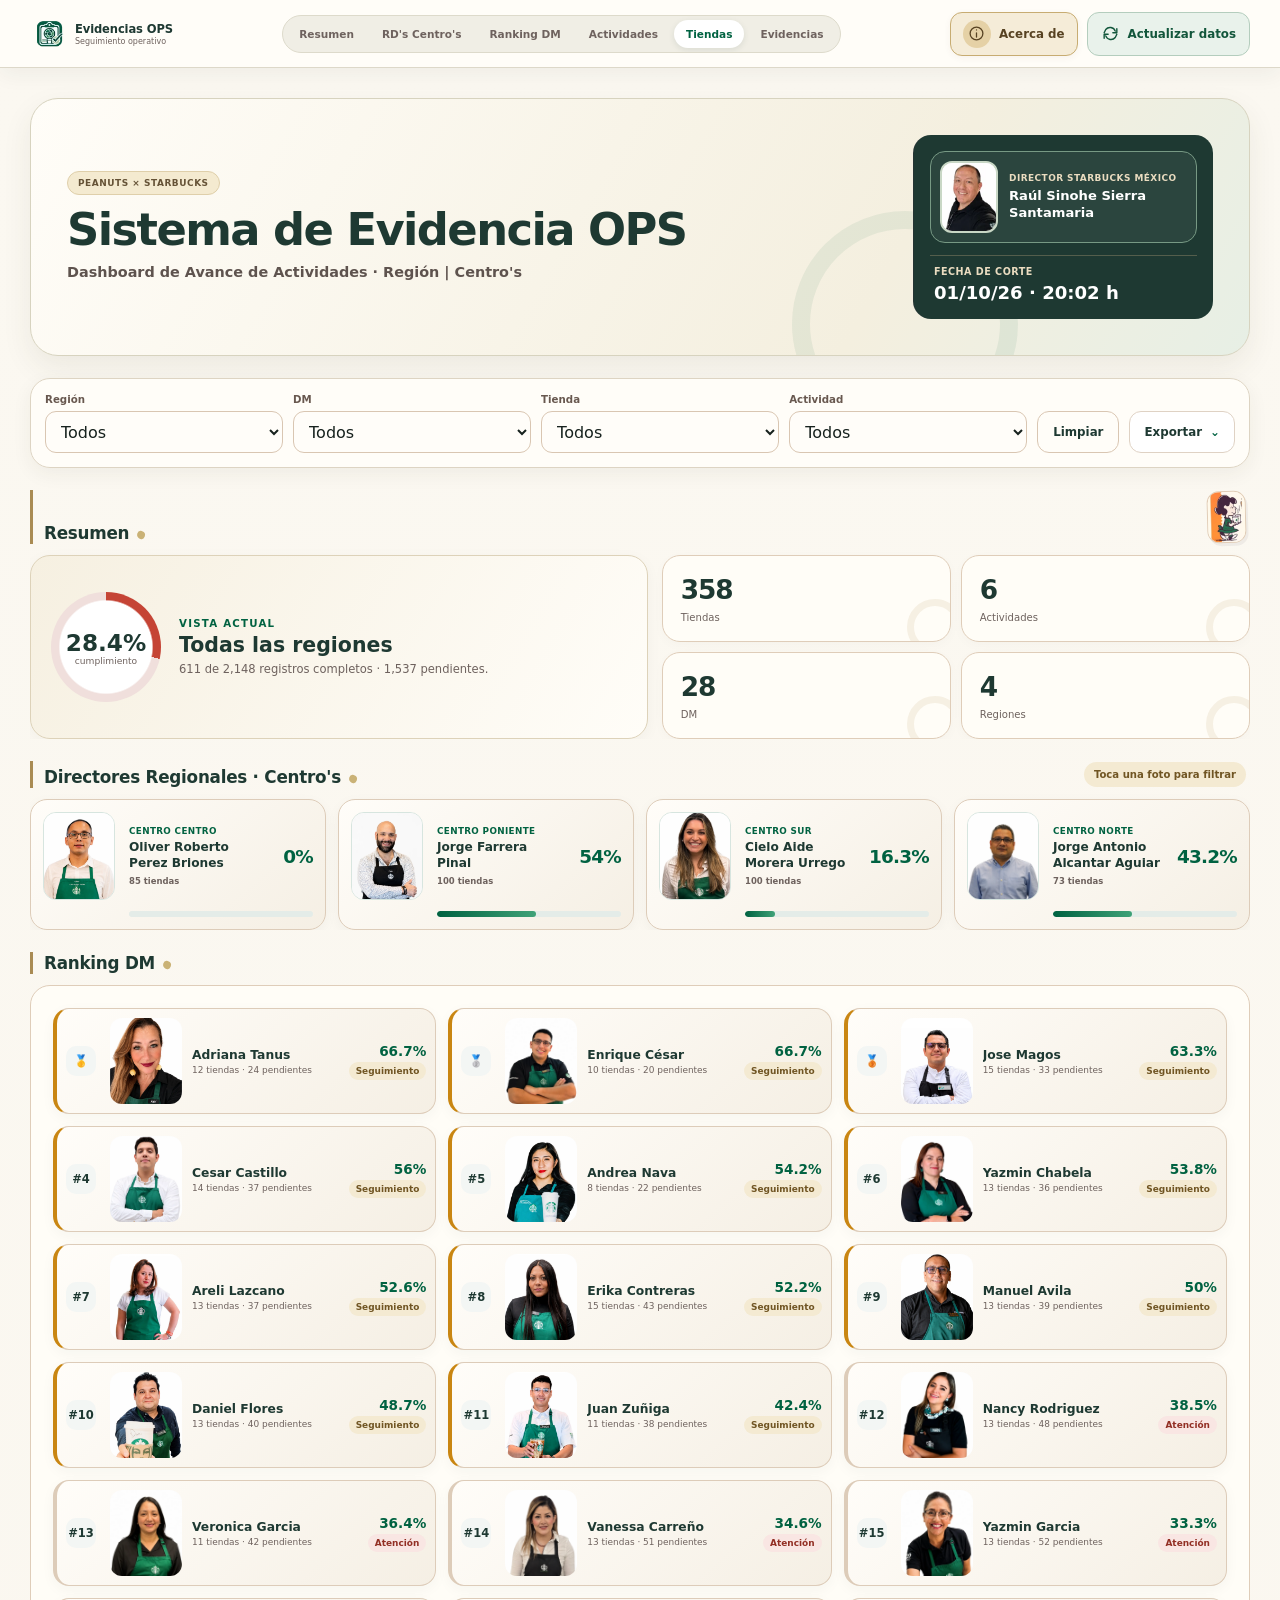
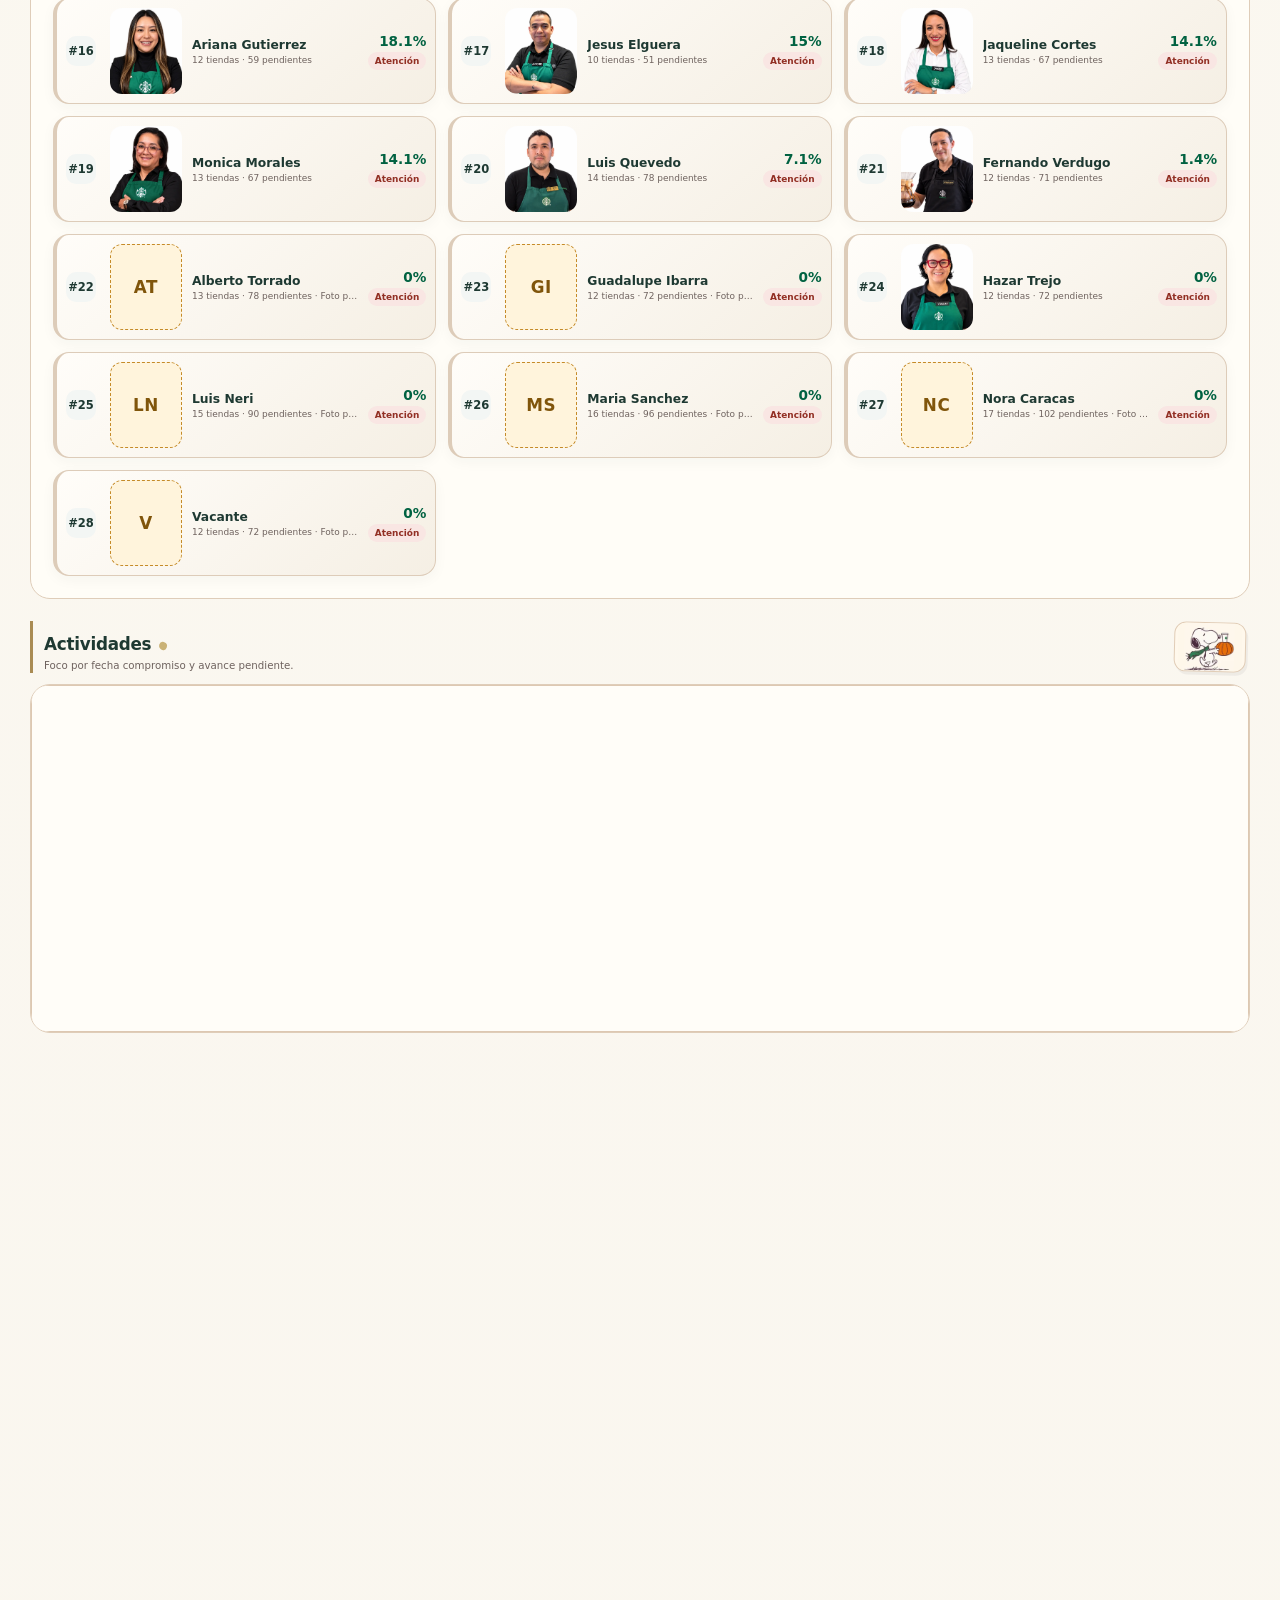
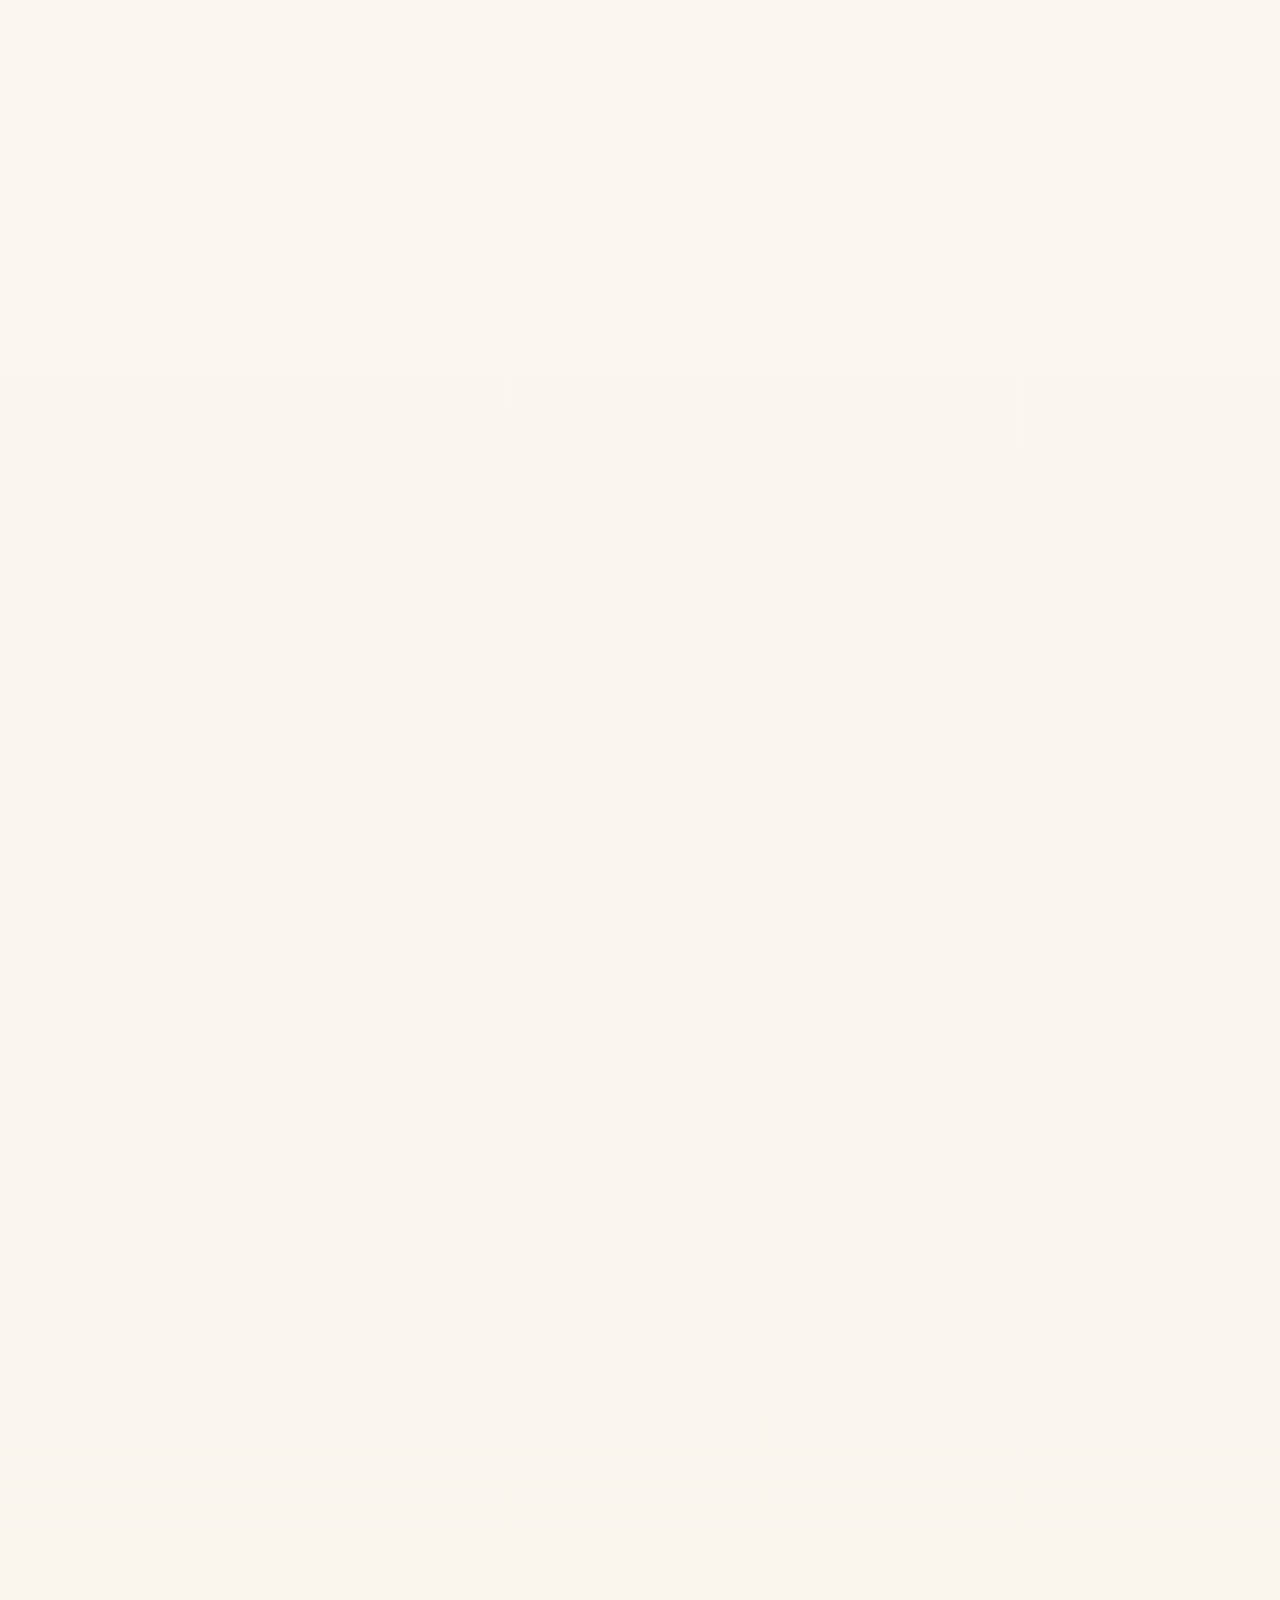
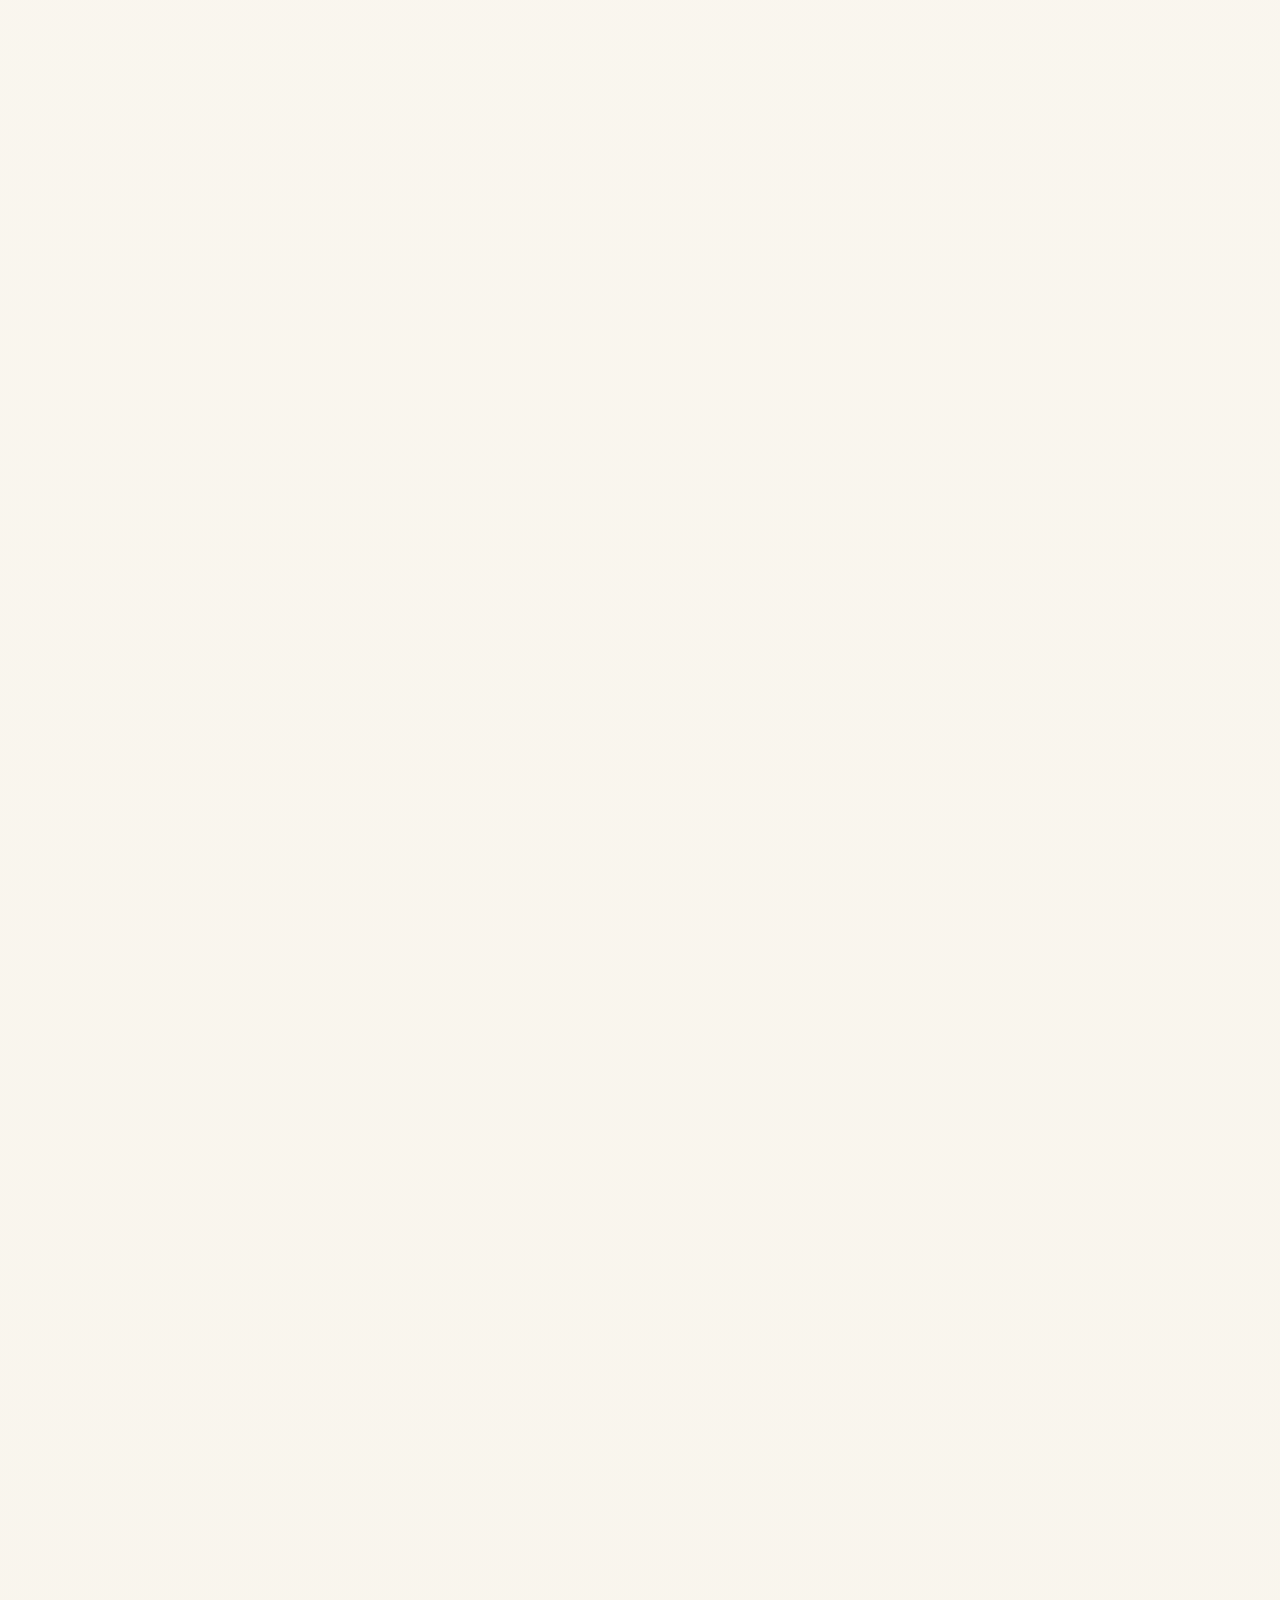
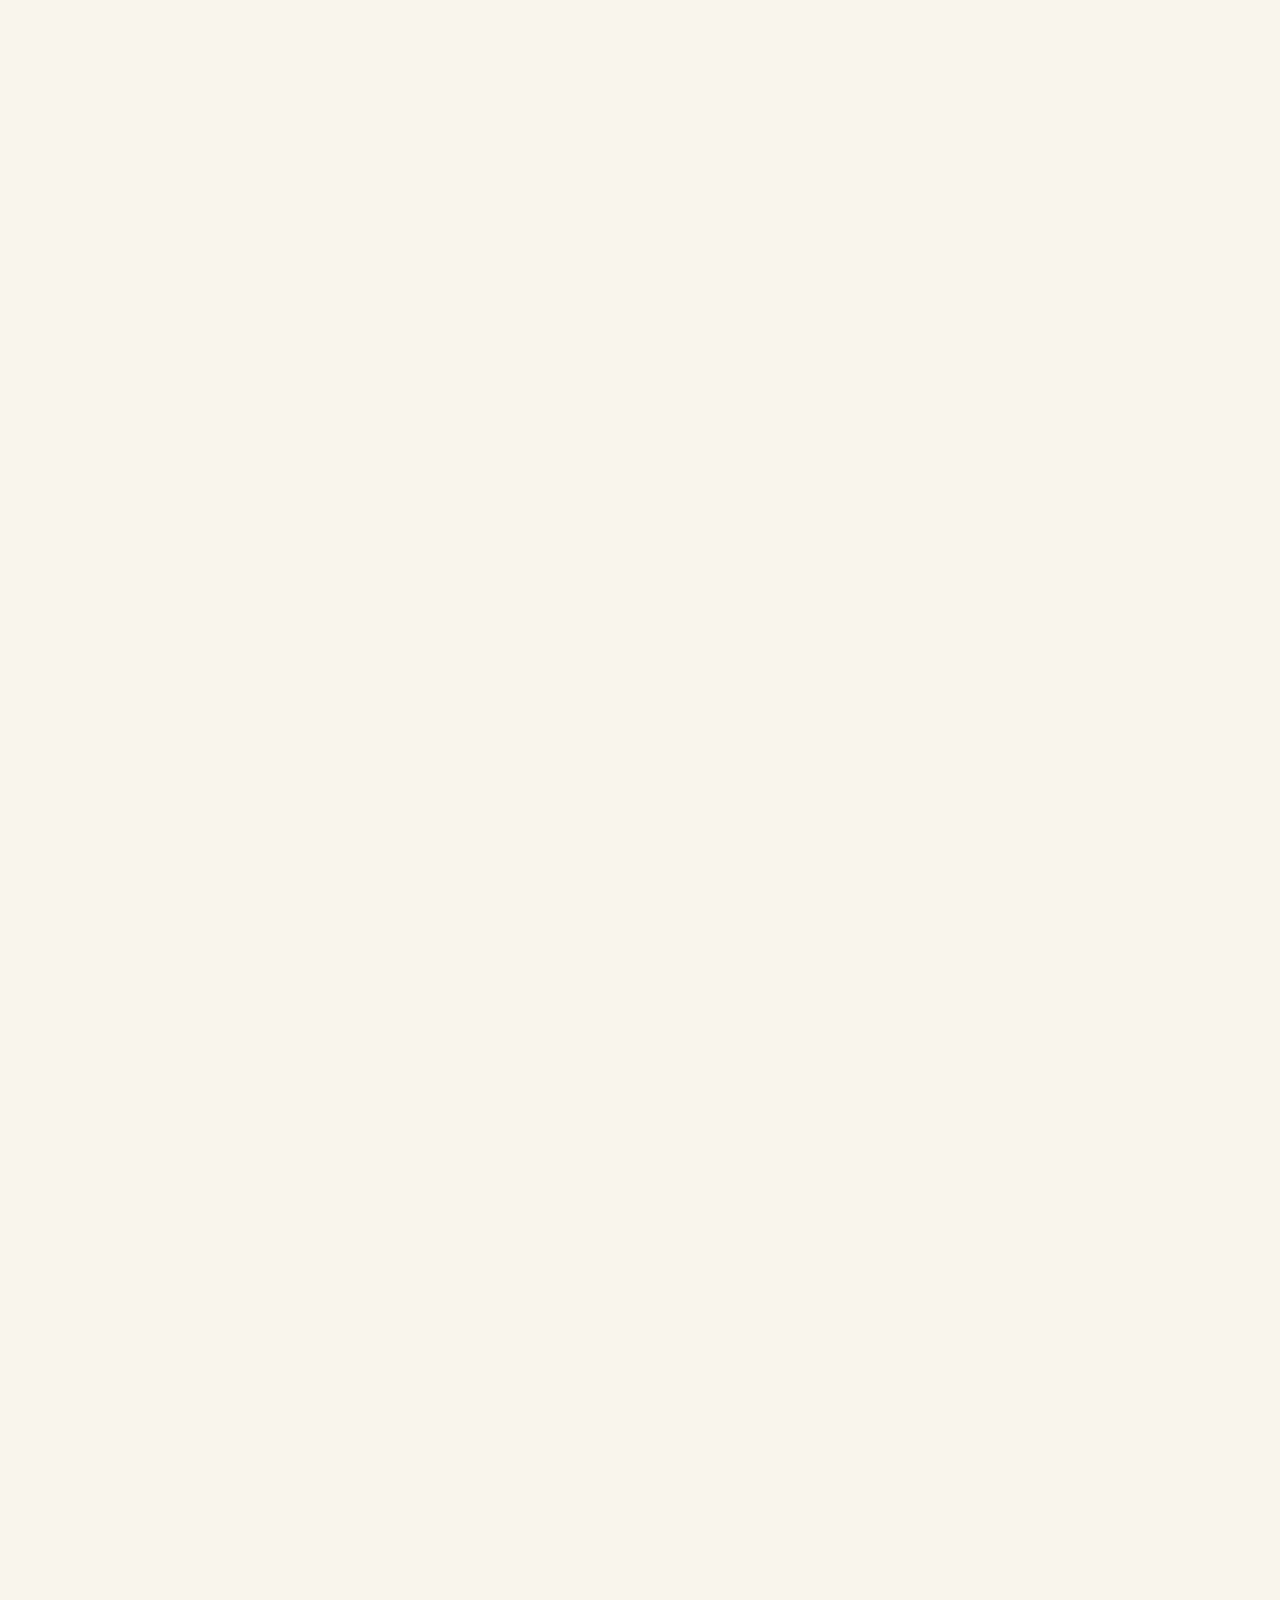
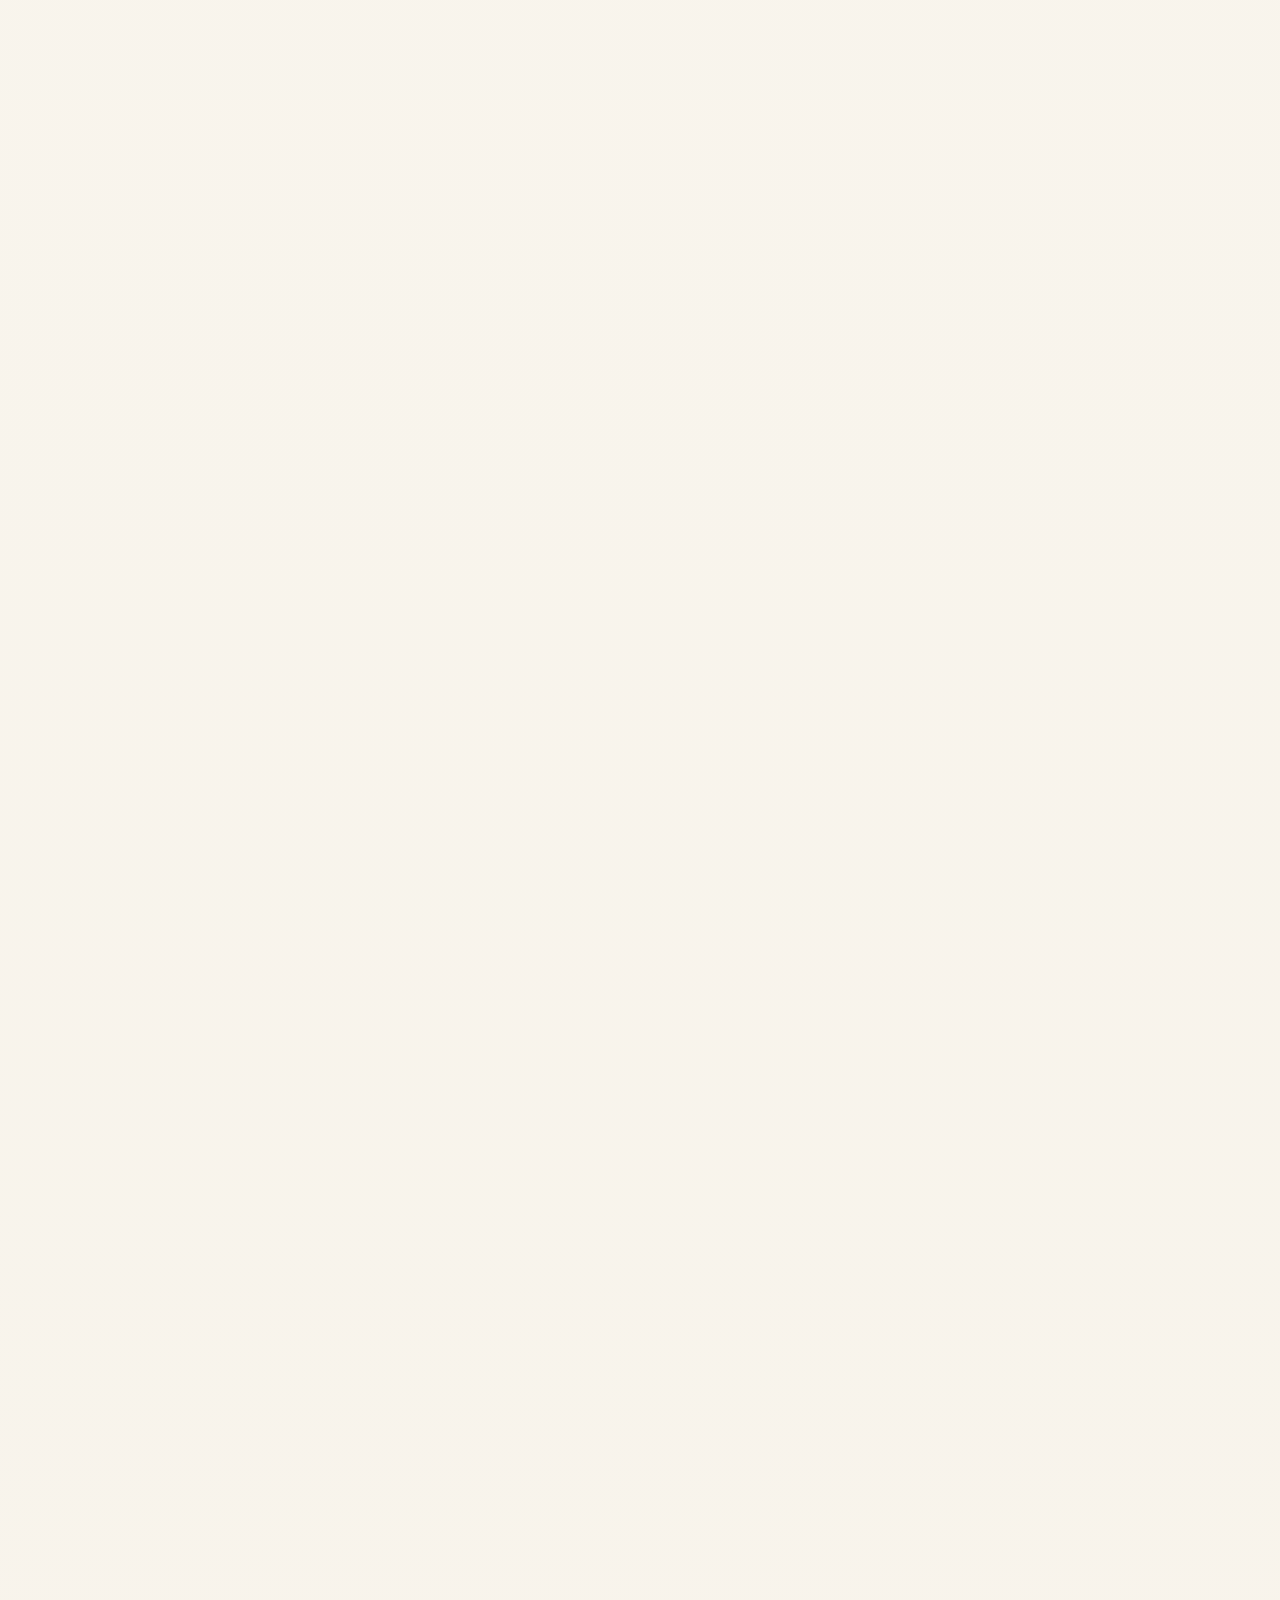
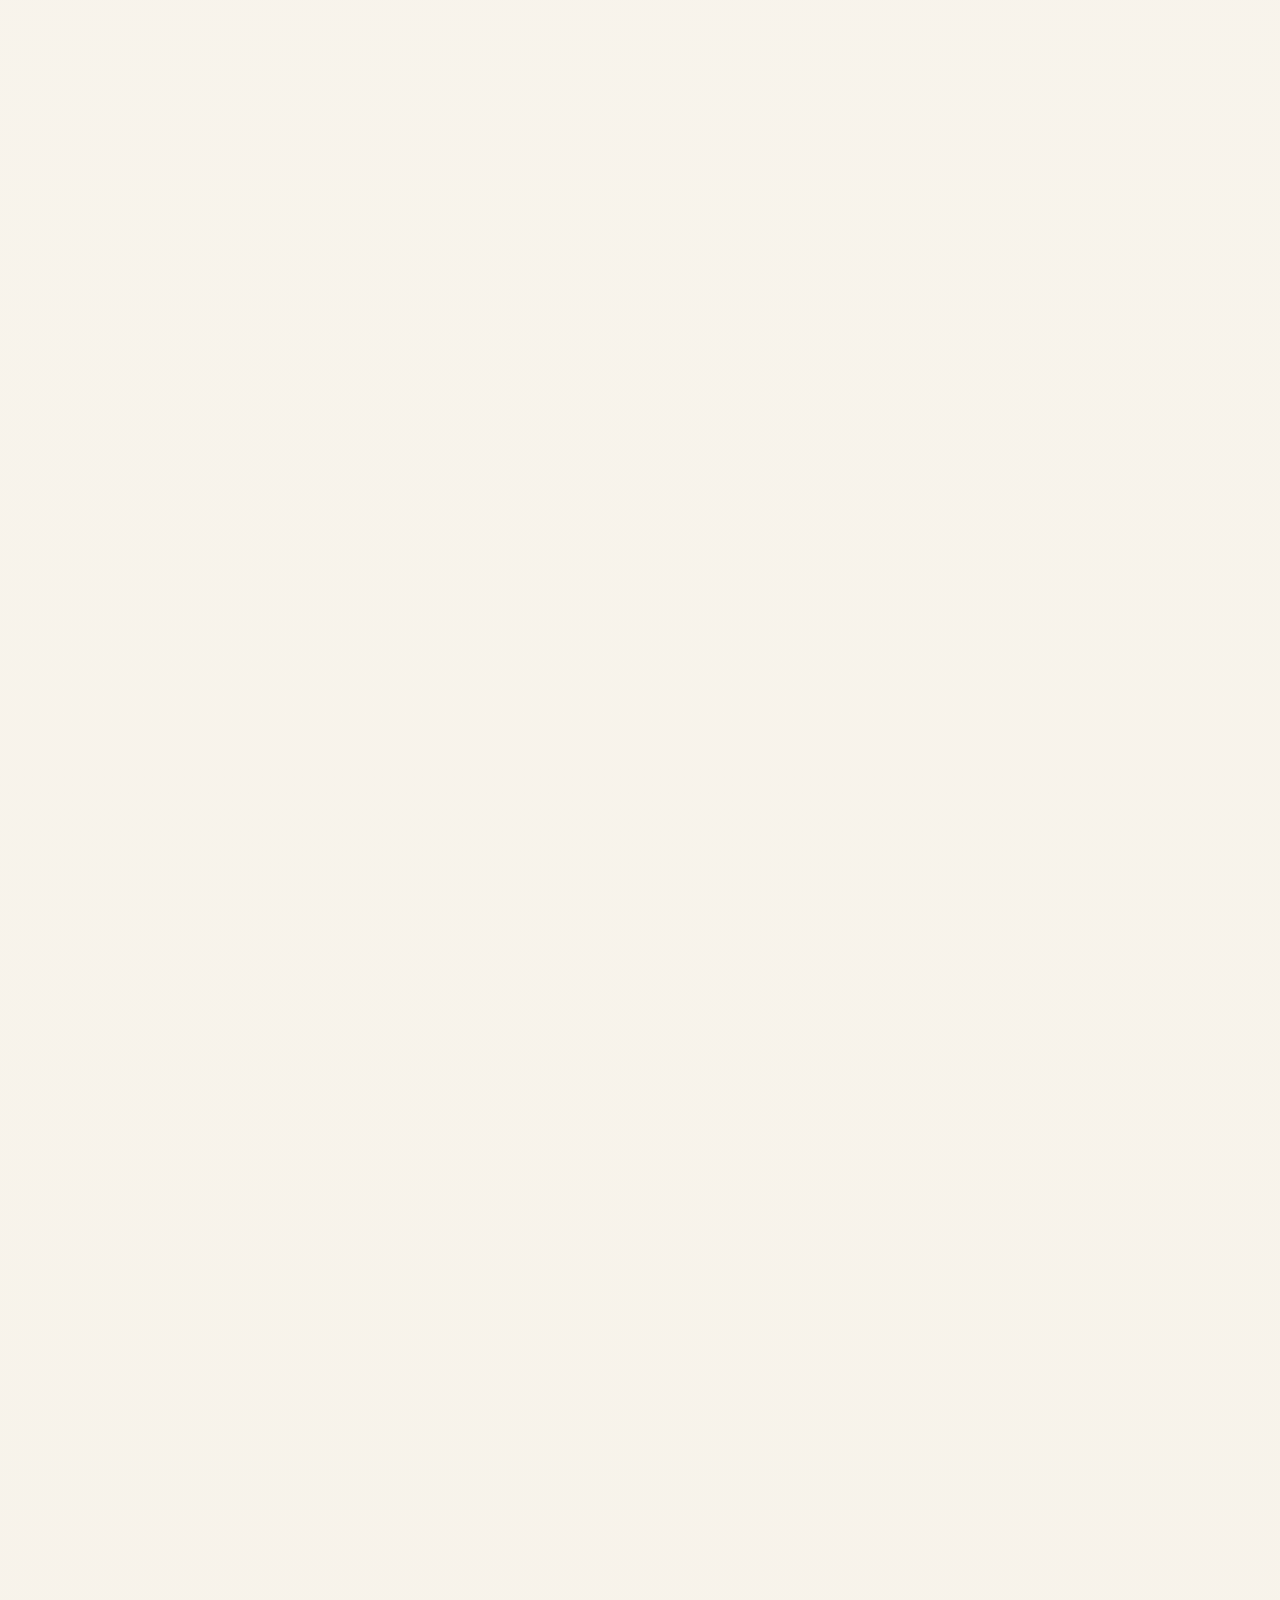
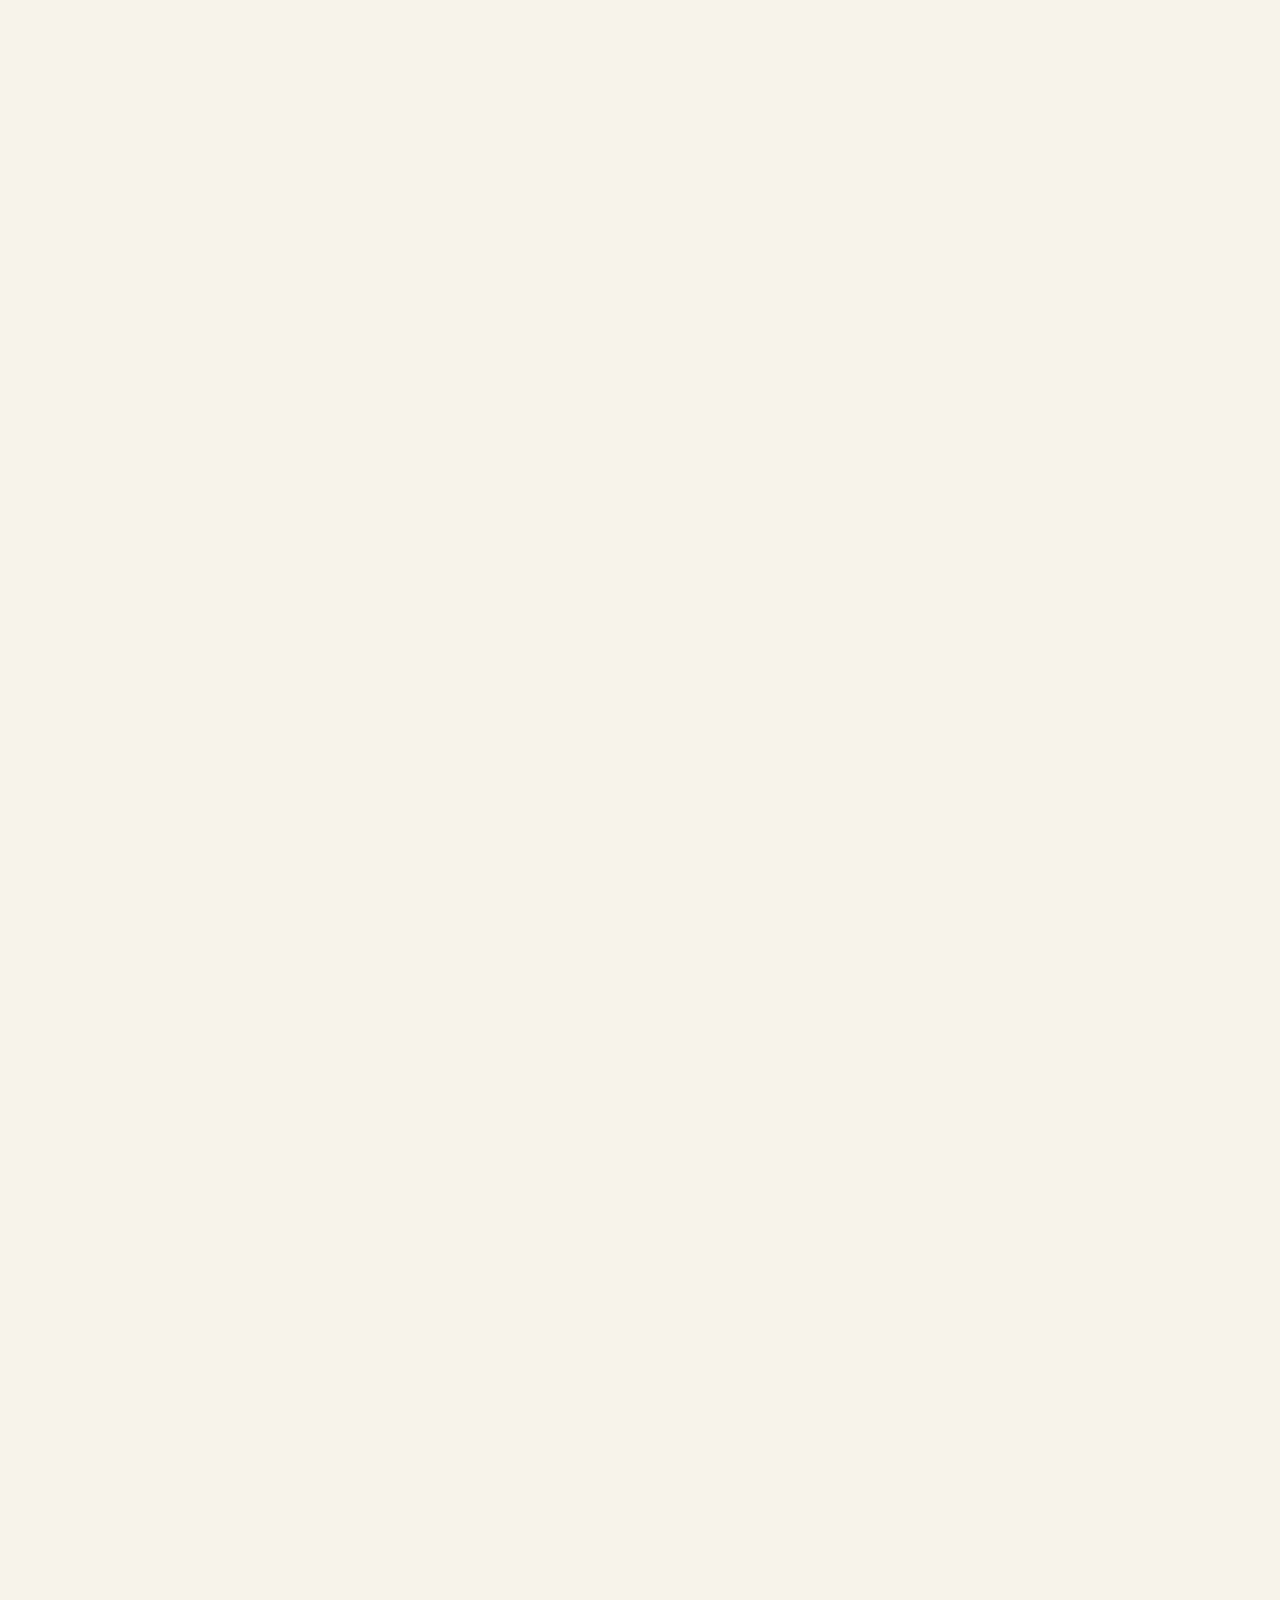
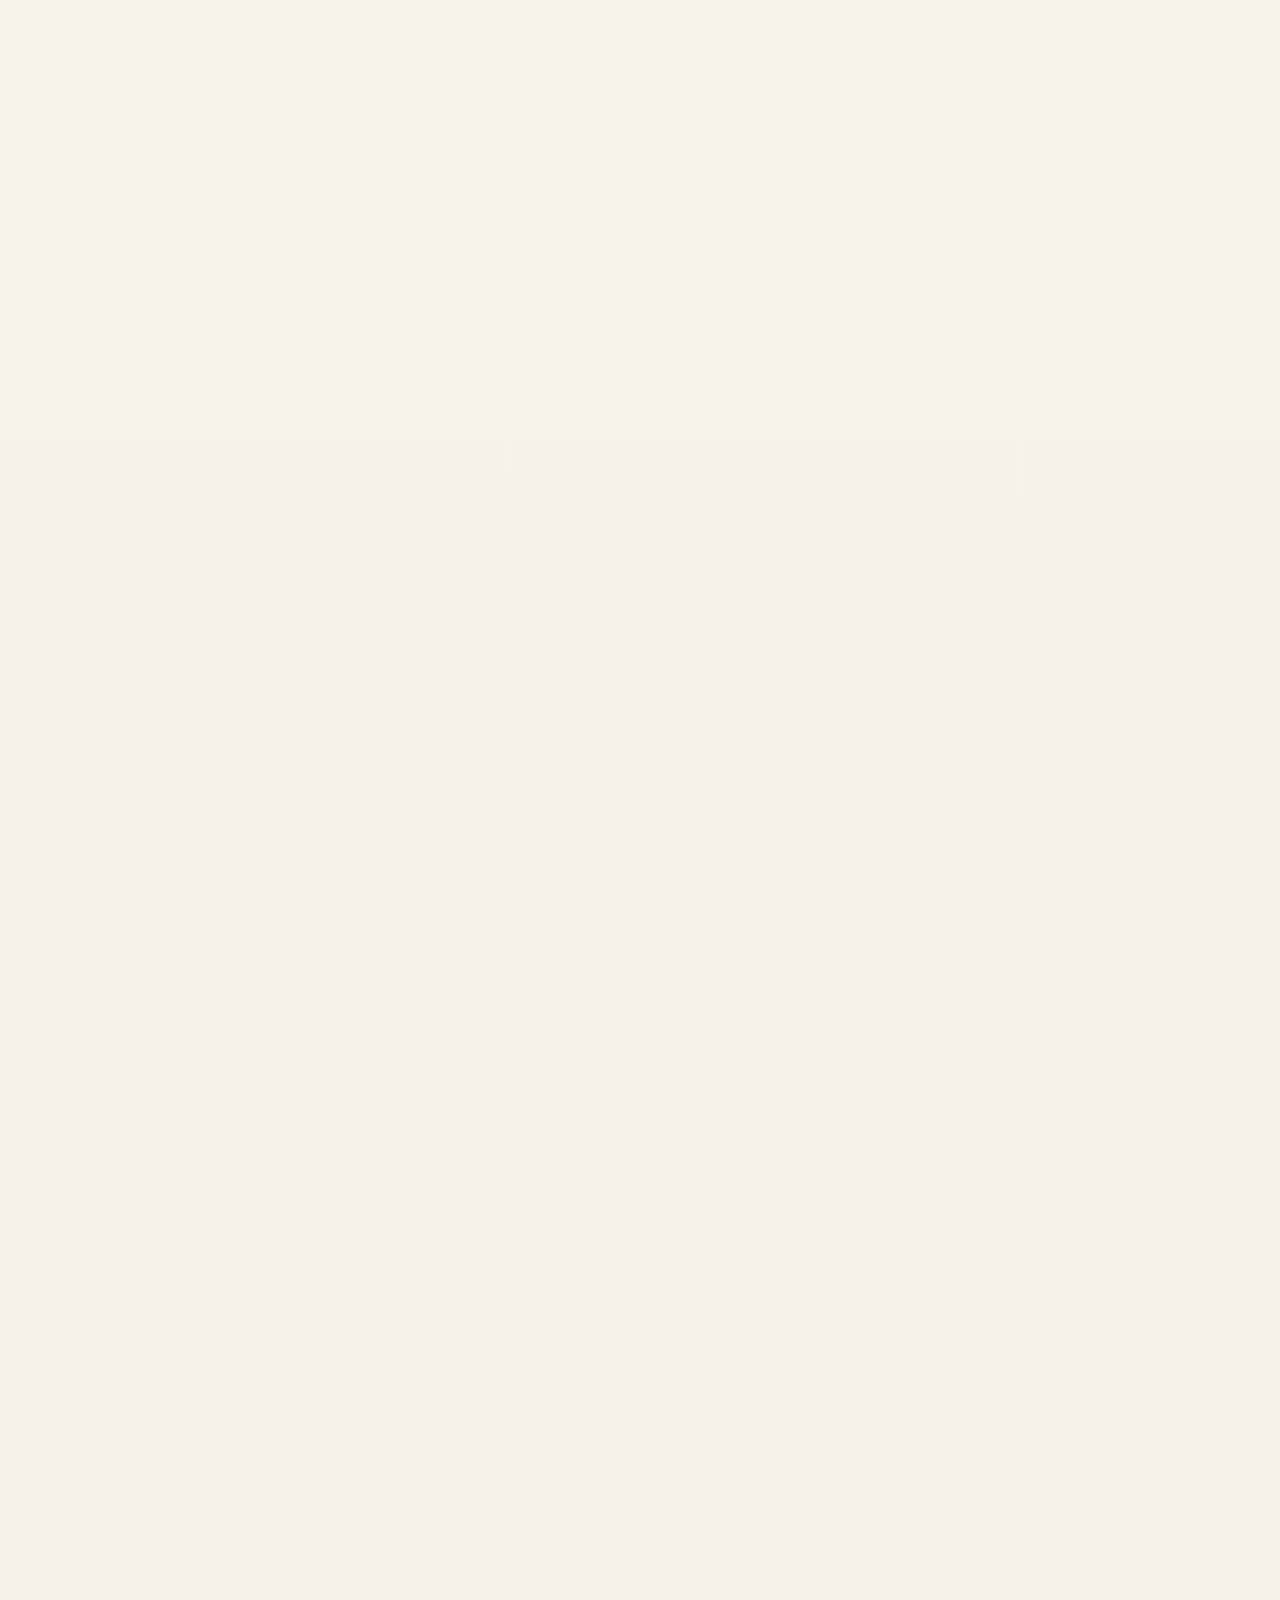
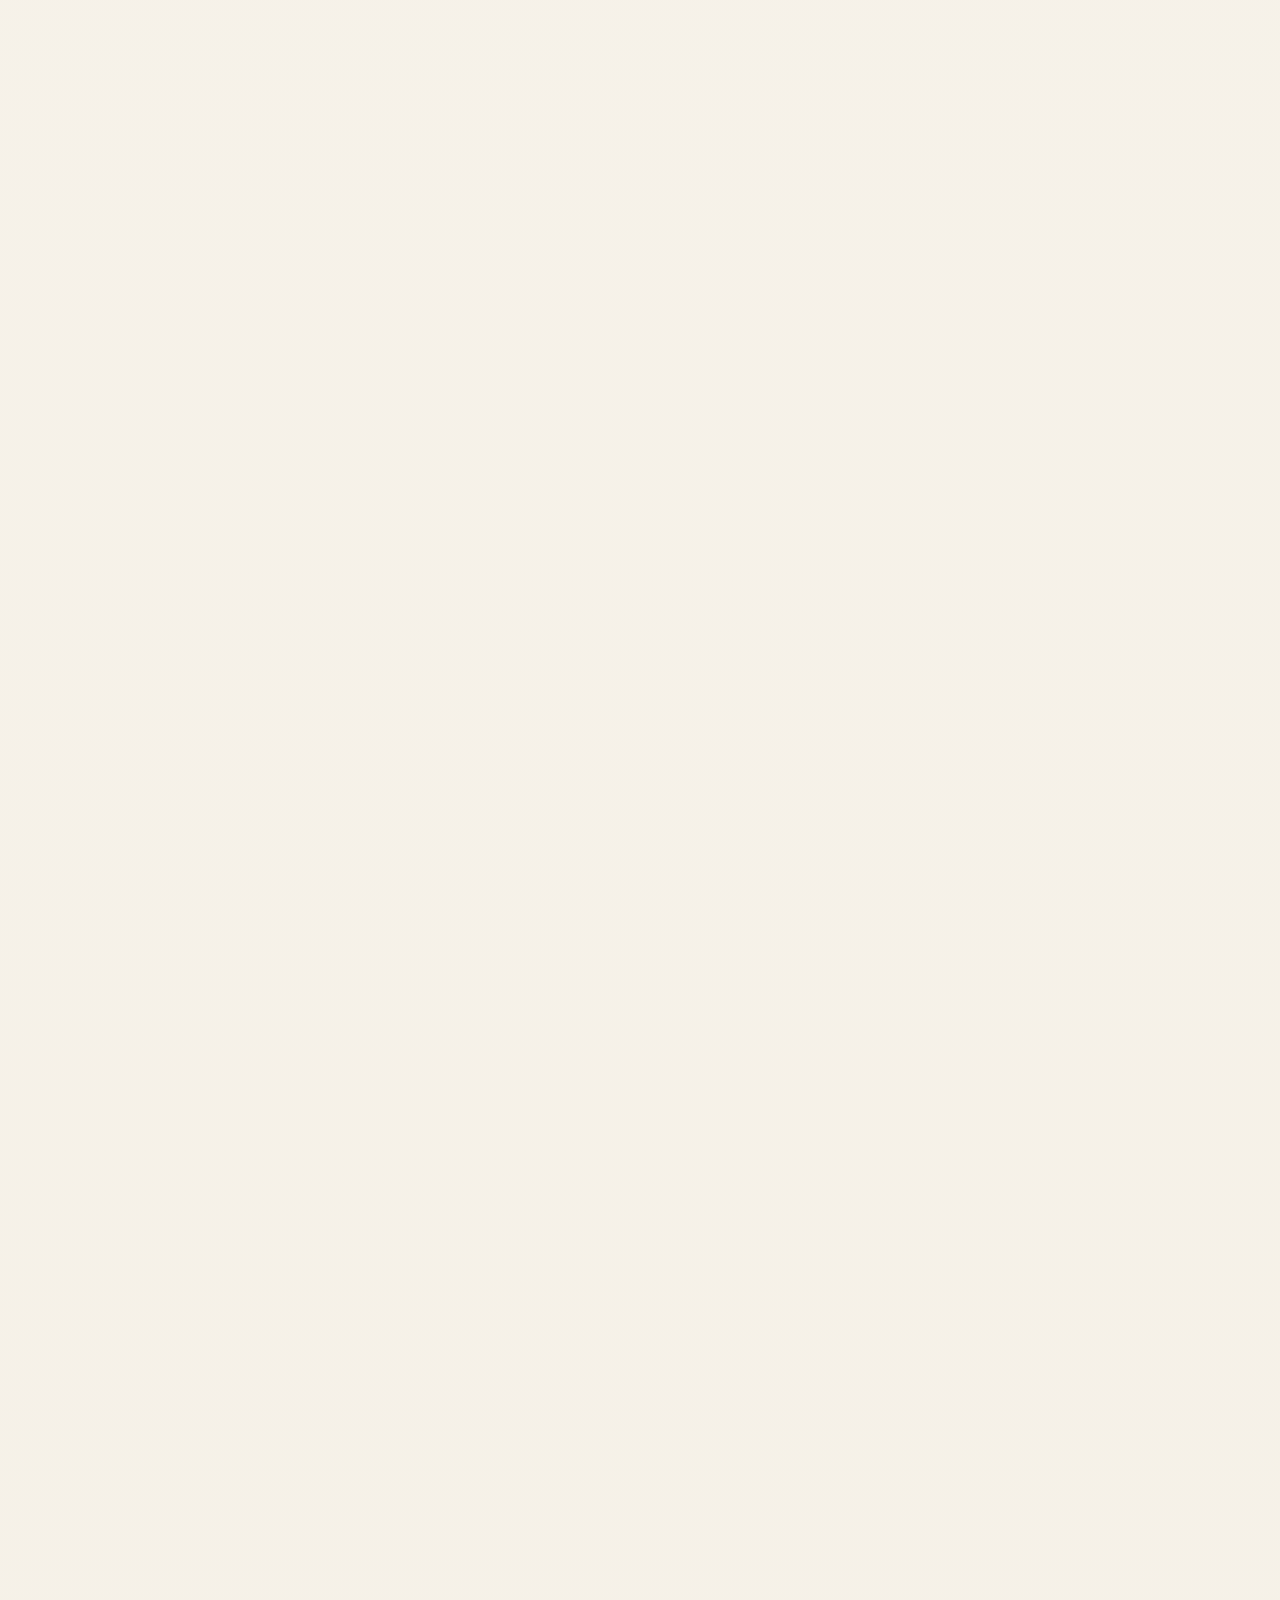
==== index.html @ 7f510bb7 "Add files via upload" ====
<!doctype html>
<html lang="es-MX">
<head>
  <meta charset="utf-8">
  <meta name="viewport" content="width=device-width, initial-scale=1, viewport-fit=cover">
  <meta http-equiv="Cache-Control" content="no-cache, no-store, must-revalidate">
  <meta http-equiv="Pragma" content="no-cache">
  <meta http-equiv="Expires" content="0">
  <meta name="theme-color" content="#d9471c">
  <meta name="description" content="Sistema de Evidencias OPS para seguimiento de actividades, tiendas abiertas y organigrama regional.">
  <title>Sistema de Evidencia OPS</title>
  <link rel="manifest" href="./manifest.webmanifest">
  <link rel="icon" href="./assets/icons/icon-64.png" type="image/png">
  <link rel="stylesheet" href="./styles.css">
</head>
<body>
  <a class="skip-link" href="#main">Ir al contenido</a>
  <div id="offline-banner" class="notice" hidden>Sin conexión · mostramos la última información disponible.</div>
  <div id="error-banner" class="notice error" role="alert" hidden></div>

  <header class="app-header">
    <a class="header-brand" href="#main" aria-label="Sistema de Evidencias OPS · Inicio">
      <img src="./assets/icons/icon-64.webp" alt="" width="36" height="36">
      <span><strong>Evidencias OPS</strong><small>Seguimiento operativo</small></span>
    </a>
    <nav class="main-nav" aria-label="Navegación principal">
      <a href="#resumen" aria-current="page">Resumen</a>
      <a href="#organigrama">RD's Centro's</a>
      <a href="#ranking">Ranking DM</a>
      <a id="activities-nav" href="#actividades">Actividades</a>
      <a id="quantity-nav" href="#inventario-jarras" hidden>Jarras</a>
      <a id="survey-nav" href="#detalle-actividad" hidden>Detalle</a>
      <a href="#tiendas">Tiendas</a>
      <a href="#evidencias">Evidencias</a>
    </nav>
    <div class="header-actions">
      <span id="connection-status" class="connection" hidden aria-hidden="true"><i></i>Actualizado</span>
      <button class="button quiet about-trigger" type="button" data-open-about aria-haspopup="dialog" aria-controls="about-dialog" aria-label="Acerca de · Guía para Gerentes de Tienda"><span class="about-symbol" aria-hidden="true"><svg viewBox="0 0 24 24"><circle cx="12" cy="12" r="9"/><path d="M12 11v6M12 7h.01"/></svg></span>Acerca de</button>
      <button id="install-button" class="button quiet" type="button" hidden>Instalar</button>
      <button id="refresh-button" class="refresh-button" type="button" aria-label="Actualizar datos del tablero" title="Consultar la información publicada más reciente" aria-busy="false">
        <svg viewBox="0 0 24 24" aria-hidden="true"><path d="M20 6v5h-5M4 18v-5h5M18 9a7 7 0 0 0-12-2L4 11M6 15a7 7 0 0 0 12 2l2-4"/></svg><span id="refresh-label">Actualizar datos</span>
      </button>
    </div>
  </header>

  <span id="refresh-status" class="sr-only" role="status" aria-live="polite"></span>

  <main id="main" tabindex="-1" aria-busy="true">
    <section class="hero">
      <div class="hero-copy">
        <span class="campaign-mark">Peanuts × Starbucks</span>
        <h1>Sistema de Evidencia OPS</h1>
        <p>Dashboard de Avance de Actividades · Región | Centro's</p>
      </div>
      <div class="hero-status">
        <article class="hero-director" aria-label="Director Starbucks México">
          <img id="director-photo" src="./assets/director/raul-sierra-hero.webp" alt="Raúl Sinohe Sierra Santamaria, Director Starbucks México" width="64" height="80" fetchpriority="high" decoding="async">
          <span><small id="director-role">Director Starbucks México</small><strong id="director-name">Raúl Sinohe Sierra Santamaria</strong></span>
        </article>
        <div class="cut-chip"><span>Fecha de corte</span><strong id="last-updated">—</strong></div>
      </div>
    </section>

    <section class="filters" aria-label="Filtros del dashboard">
      <label><span>Región</span><select id="filter-region"><option value="">Todos</option></select></label>
      <label><span>DM</span><select id="filter-dm"><option value="">Todos</option></select></label>
      <label><span>Tienda</span><select id="filter-store"><option value="">Todos</option></select></label>
      <label><span>Actividad</span><select id="filter-activity"><option value="">Todos</option></select></label>
      <label id="quantity-filter-label" hidden><span>Cantidad</span><select id="filter-quantity"><option value="">Todas</option></select></label>
      <button id="clear-filters" class="button quiet" type="button">Limpiar</button>
      <details id="export-menu" class="export-menu"><summary>Exportar</summary><div class="export-actions" aria-label="Exportar reporte">
        <button id="export-image" class="button primary" type="button"><svg viewBox="0 0 24 24" aria-hidden="true"><rect x="3" y="4" width="18" height="16" rx="2"/><circle cx="8.5" cy="9" r="1.5"/><path d="m4 17 5-5 4 4 2-2 5 5"/></svg>Exportar imagen</button>
        <button id="export-pdf" class="button quiet" type="button"><svg viewBox="0 0 24 24" aria-hidden="true"><path d="M7 3h7l4 4v14H7zM14 3v5h5M9 15h6M9 18h4"/></svg>Exportar PDF</button>
        <button id="export-excel" class="button quiet" type="button"><svg viewBox="0 0 24 24" aria-hidden="true"><path d="M5 3h10l4 4v14H5zM15 3v5h4M8 12l5 6M13 12l-5 6"/></svg>Exportar Excel</button>
      </div></details>
    </section>

    <nav id="filter-toolbar" class="filter-toolbar" aria-label="Filtros aplicados" aria-live="polite" hidden>
      <div><span class="filter-toolbar-label">Vista filtrada</span><div id="selected-filter-list" class="selected-filter-list"></div></div>
      <a class="filter-results-link" href="#tiendas">Ver tiendas</a>
      <button id="scope-reset" class="filter-reset" type="button">Restablecer</button>
    </nav>

    <section id="resumen" class="dashboard-section" aria-labelledby="summary-heading">
      <header class="section-title"><div><h2 id="summary-heading">Resumen</h2></div><img class="section-character character-lucy" src="./assets/campaign/lucy-fall.webp" alt="" width="112" height="150" aria-hidden="true" loading="lazy" decoding="async"></header>
      <div class="summary" aria-live="polite">
        <article class="main-score">
          <div class="score-ring" id="score-ring"><strong id="score-value">0%</strong><span>cumplimiento</span></div>
          <div><p class="eyebrow">Vista actual</p><h3 id="score-title">Centro Norte</h3><p id="score-message">Calculando seguimiento…</p></div>
        </article>
        <div id="kpi-grid" class="kpi-grid"></div>
      </div>
    </section>

    <section id="organigrama" class="dashboard-section" aria-labelledby="organization-heading">
      <header class="section-title"><div><h2 id="organization-heading">Directores Regionales · Centro's</h2></div><span class="tag organization-hint">Toca una foto para filtrar</span></header>
      <div id="organization-grid" class="organization-grid" aria-live="polite"></div>
    </section>

    <section id="ranking" class="dashboard-section" aria-labelledby="ranking-heading">
      <header class="section-title"><div><h2 id="ranking-heading">Ranking DM</h2></div></header>
      <div class="section-block"><div id="dm-team" class="dm-team"></div></div>
    </section>

    <section id="actividades" class="dashboard-section" aria-labelledby="activities-heading">
      <header class="section-title"><div><h2 id="activities-heading">Actividades</h2><p>Foco por fecha compromiso y avance pendiente.</p></div><img class="section-character character-snoopy" src="./assets/campaign/snoopy-fall.webp" alt="" width="164" height="124" aria-hidden="true" loading="lazy" decoding="async"></header>
      <article class="panel activities-panel">
        <div class="table-shell activity-table-shell"><table class="activity-focus-table">
          <thead><tr><th>Foco</th><th>Actividad</th><th>Fecha compromiso</th><th>Realizadas</th><th>Avance</th><th>Estado</th></tr></thead>
          <tbody id="activity-progress"></tbody>
        </table></div>
      </article>
    </section>

    <section id="inventario-jarras" class="dashboard-section quantity-section" aria-labelledby="quantity-heading" hidden>
      <header class="section-title"><div><p class="eyebrow">Actividad seleccionada</p><h2 id="quantity-heading">Jarras en buen estado</h2></div><span id="quantity-response-chip" class="tag">—</span></header>
      <div class="quantity-layout">
        <article class="panel quantity-responders">
          <header class="quantity-panel-head"><div><span class="quantity-step">1</span><div><h3>Respuesta por tienda</h3></div></div><strong id="quantity-response-rate">0%</strong></header>
          <div class="quantity-progress" aria-hidden="true"><i id="quantity-response-bar"></i></div>
          <div class="table-shell quantity-table-shell"><table>
            <thead><tr><th>Tienda</th><th>DM</th><th>Blender</th><th>Cold Foam</th><th>Evidencia</th></tr></thead>
            <tbody id="quantity-response-table"></tbody>
          </table></div>
        </article>
        <article class="panel quantity-consolidation">
          <header class="quantity-panel-head"><div><span class="quantity-step">2</span><div><h3 id="quantity-consolidation-title">Consolidado de respuestas</h3><p id="quantity-scope">Vista actual</p></div></div></header>
          <div id="quantity-mode" class="quantity-mode" role="group" aria-label="Lectura del consolidado FHW" hidden>
            <button type="button" data-fhw-mode="total" aria-pressed="true">Total</button>
            <button type="button" data-fhw-mode="average" aria-pressed="false">Promedio</button>
          </div>
          <p id="quantity-reading" class="quantity-reading" hidden></p>
          <div id="quantity-totals" class="quantity-totals" aria-live="polite" aria-atomic="true"></div>
          <div id="quantity-bars" class="quantity-bars" aria-label="Comparativo de piezas"></div>
          <div id="quantity-breakdowns" class="quantity-breakdowns"></div>
        </article>
      </div>
    </section>

    <section id="detalle-actividad" class="dashboard-section survey-section" aria-labelledby="survey-heading" hidden>
      <header class="section-title"><div><p class="eyebrow">Actividad seleccionada</p><h2 id="survey-heading">Impacto operativo</h2></div><span id="survey-response-chip" class="tag">—</span></header>
      <div class="survey-layout">
        <article class="panel survey-general">
          <header class="survey-panel-head"><div><span class="survey-step">1</span><div><h3>Respuesta general</h3><p id="survey-primary-label">Sólo respuestas con valor.</p></div></div><strong id="survey-response-rate">0%</strong></header>
          <div class="quantity-progress" aria-hidden="true"><i id="survey-response-bar"></i></div>
          <div id="survey-answer-bars" class="survey-bars" aria-label="Respuestas generales"></div>
          <div class="table-shell survey-table-shell"><table>
            <thead><tr><th>Tienda</th><th>DM</th><th>Respuesta</th></tr></thead>
            <tbody id="survey-response-table"></tbody>
          </table></div>
        </article>
        <article id="survey-impact-panel" class="panel survey-impact" hidden>
          <header class="survey-panel-head"><div><span class="survey-step">2</span><div><h3 id="survey-detail-title">Tiendas que modificaron horario</h3><p id="survey-scope">Vista actual</p></div></div><strong id="survey-impact-count">0</strong></header>
          <div id="survey-breakdowns" class="survey-breakdowns" aria-label="Desglose de horarios"></div>
          <div class="table-shell survey-table-shell"><table>
            <thead id="survey-impact-head"></thead>
            <tbody id="survey-impact-table"></tbody>
          </table></div>
        </article>
      </div>
    </section>

    <section id="tiendas" class="dashboard-section" aria-labelledby="stores-heading">
      <header class="section-title"><div><h2 id="stores-heading">Tiendas</h2><p>Detalle operativo ordenado por avance.</p></div></header>
      <details id="store-details" class="evidence-disclosure" open>
        <summary><span>Consultar avance general por tienda</span></summary>
        <div class="evidence-content"><div class="table-shell"><table><thead><tr><th>Ranking</th><th>CeCo</th><th>Tienda</th><th>Realizadas</th><th>Avance</th><th>Estado</th></tr></thead><tbody id="store-table"></tbody></table></div></div>
      </details>
    </section>

    <section id="evidencias" class="dashboard-section evidence-section" aria-labelledby="evidence-heading">
      <header class="section-title"><div><h2 id="evidence-heading">Evidencias</h2><p>Consulta de soporte; permanece oculta hasta que la necesites.</p></div></header>
      <details id="evidence-details" class="evidence-disclosure">
        <summary><span>Consultar evidencias</span><small id="evidence-count">—</small></summary>
        <div class="evidence-content">
          <div class="evidence-filters" aria-label="Filtros de evidencias">
            <label><span>Región</span><select id="evidence-filter-region"><option value="">Todos</option></select></label>
            <label><span>DM</span><select id="evidence-filter-dm"><option value="">Todos</option></select></label>
            <label><span>Actividad</span><select id="evidence-filter-activity"><option value="">Todos</option></select></label>
            <label><span>Tienda</span><select id="evidence-filter-store"><option value="">Todos</option></select></label>
          </div>
          <button id="evidence-toggle" class="button compact" type="button" hidden>Ver todas</button>
          <div class="evidence-head" aria-hidden="true"><span>Actividad</span><span>Tienda</span><span>Link del archivo</span></div>
          <div id="evidence-grid" class="evidence-grid"></div>
        </div>
      </details>
    </section>
  </main>

  <section id="export-modal" class="export-modal" role="dialog" aria-modal="true" aria-labelledby="export-modal-title" hidden>
    <article class="export-card">
      <button id="export-modal-close" class="export-close" type="button" aria-label="Cerrar exportación" hidden>Cerrar <span aria-hidden="true">×</span></button>
      <img id="export-modal-image" src="./assets/ui/Damos_Seguimiento.webp" alt="Le damos seguimiento, estamos trabajando para ti" width="768" height="512" loading="lazy" decoding="async">
      <div class="export-card-copy">
        <p id="export-modal-kicker" class="eyebrow">Preparando exportación</p>
        <h2 id="export-modal-title">Confirma tu exportación</h2>
        <p id="export-modal-message">Revisa el alcance antes de descargar.</p>
        <div id="export-modal-summary" class="export-filter-summary" aria-live="polite"></div>
        <div class="export-progress" id="export-progress" aria-hidden="true" hidden><span></span></div>
        <div class="export-modal-actions">
          <button id="export-modal-cancel" class="button quiet" type="button">Cancelar</button>
          <button id="export-modal-accept" class="button primary" type="button">Aceptar y descargar</button>
        </div>
      </div>
    </article>
  </section>

  <dialog id="about-dialog" class="about-dialog" aria-labelledby="about-title" aria-describedby="about-intro">
    <div class="about-top">
      <button id="about-close" class="about-close" type="button" aria-label="Cerrar guía de captura" autofocus>×</button>
      <span class="about-kicker">Acerca de</span>
      <h2 id="about-title">Guía para Gerentes de Tienda</h2>
      <p id="about-intro">Lee con atención las imágenes y descripciones vigentes de Forms.</p>
    </div>
    <div class="about-body">
      <div class="capture-guide">
        <details class="ceco-rule" open>
          <summary><span class="guide-number" aria-hidden="true">1</span><strong>CeCo: exactamente 5 dígitos</strong></summary>
          <div class="guide-detail">
            <div class="ceco-example" role="img" aria-label="Ejemplo de CeCo: 38117"><span aria-hidden="true">3</span><span aria-hidden="true">8</span><span aria-hidden="true">1</span><span aria-hidden="true">1</span><span aria-hidden="true">7</span></div>
            <small class="ceco-example-label">Ejemplo · usa el CeCo de tu tienda</small>
            <p>Confirma tu tienda. Sólo números, sin espacios ni letras.</p>
          </div>
        </details>
        <details>
          <summary><span class="guide-number" aria-hidden="true">2</span><strong>Revisa la actividad vigente</strong></summary>
          <div class="guide-detail"><p>Hay altas y bajas de actividades. Lee sus imágenes y descripciones actuales en Forms. Realiza una actividad por envío.</p></div>
        </details>
        <details>
          <summary><span class="guide-number" aria-hidden="true">3</span><strong>Carga lo que se solicita</strong></summary>
          <div class="guide-detail"><p>Confirma cantidades y archivos legibles de tu tienda. Si pide «Antes» y «Después», carga cada uno donde corresponde.</p></div>
        </details>
      </div>
      <aside class="correction-note"><strong>¿Necesitas corregir?</strong><p>Reenvía Forms con el mismo CeCo y actividad. Al actualizarse el tablero, se toma la respuesta más reciente.</p></aside>
      <div class="about-actions">
        <a class="about-forms" href="https://forms.cloud.microsoft/e/5aXteVaGKm" target="_blank" rel="noopener noreferrer">Abrir Forms externo <span aria-hidden="true">↗</span></a>
        <a id="about-evidence-link" class="about-review" href="#evidencias">Ver evidencias</a>
      </div>
      <p class="forms-context">Forms es externo. Este tablero utiliza sus respuestas.</p>
      <section class="about-team" aria-label="Equipo del proyecto">
        <p class="about-team-message">Con cariño, para acompañar tu operación.</p>
        <div class="about-people">
          <article class="about-person"><img src="./assets/about/enrique-cesar.jpeg" alt="" width="1079" height="1397" loading="lazy" decoding="async"><strong>Enrique Cesar</strong></article>
          <article class="about-person"><img src="./assets/about/jorge-alcantar.png" alt="" width="1154" height="1363" loading="lazy" decoding="async"><strong>Jorge Alcantar</strong></article>
        </div>
      </section>
    </div>
  </dialog>

  <footer class="campaign-footer executive-footer">
    <div class="footer-content">
      <div class="footer-brand"><img class="footer-wordmark" src="./assets/ui/juntemonos-mas.jpeg" alt="Juntémonos más" width="1536" height="259" loading="lazy" decoding="async"><p>Gracias por hacerlo posible, tienda a tienda.</p></div>
      <nav class="footer-links" aria-label="Guía y contacto">
        <button class="about-trigger" type="button" data-open-about aria-haspopup="dialog" aria-controls="about-dialog" aria-label="Acerca de · Guía para Gerentes de Tienda"><span class="about-symbol" aria-hidden="true"><svg viewBox="0 0 24 24"><circle cx="12" cy="12" r="9"/><path d="M12 11v6M12 7h.01"/></svg></span>Acerca de</button>
        <a class="feedback-link" href="https://wa.me/message/ENKDSAHYHIGAN1" target="_blank" rel="noopener noreferrer" aria-label="Comentarios y sugerencias por WhatsApp">Sugerencias ↗</a>
      </nav>
    </div>
  </footer>

  <button id="back-to-top" class="back-to-top" type="button" aria-label="Volver al inicio" hidden>↑ Arriba</button>

  <script src="./app.js" defer></script>
</body>
</html>
---- styles.css ----
:root {
  --green: #006241; --dark: #1e3932; --soft: #e9f4ef; --canvas: #f6f8f7;
  --ink: #17221e; --muted: #64736c; --line: #dce5e0; --white: #fff; --peanuts: #f4cf57;
  --content-width: 1360px; --page-gutter: clamp(14px, 3vw, 30px);
  font-family: Inter, Aptos, "Segoe UI", system-ui, sans-serif; color: var(--ink); background: var(--canvas);
}
* { box-sizing: border-box; }
html { scroll-behavior: smooth; }
body { margin: 0; min-width: 320px; }
button, select { font: inherit; }
button, a, select { -webkit-tap-highlight-color: transparent; }
button:focus-visible, a:focus-visible, select:focus-visible { outline: 3px solid #7ac4a6; outline-offset: 2px; }
svg { width: 21px; height: 21px; fill: none; stroke: currentColor; stroke-width: 1.8; stroke-linecap: round; stroke-linejoin: round; }
[hidden] { display: none !important; }
.skip-link { position: fixed; z-index: 100; top: 8px; left: 8px; transform: translateY(-160%); border-radius: 9px; background: white; color: var(--dark); padding: 10px; }
.skip-link:focus { transform: none; }
.notice { position: fixed; z-index: 90; top: 0; inset-inline: 0; background: #fff3d9; color: #704a0b; padding: 8px; text-align: center; font-size: .75rem; font-weight: 700; }
.notice.error { background: #fde8e5; color: #8f251c; }

.app-header { position: sticky; z-index: 40; top: 0; display: flex; height: 68px; align-items: center; justify-content: space-between; gap: 14px; border-bottom: 1px solid rgba(0,98,65,.12); background: rgba(255,255,255,.96); padding: 0 max(var(--page-gutter), calc((100vw - var(--content-width))/2)); box-shadow: 0 8px 28px rgba(30,57,50,.06); backdrop-filter: blur(14px); }
.header-brand { display: flex; flex: 0 0 auto; align-items: center; gap: 9px; color: var(--dark); text-decoration: none; }
.header-brand img { width: 36px; height: 36px; object-fit: contain; }.header-brand span { display: grid; gap: 1px; }.header-brand strong { font-size: .72rem; letter-spacing: -.01em; }.header-brand small { color: var(--muted); font-size: .5rem; }
.footer-brand span { display: grid; gap: 2px; }
.main-nav { display: flex; min-width: 0; gap: 4px; overflow-x: auto; border: 1px solid var(--line); border-radius: 999px; background: #f7f9f8; padding: 4px; scroll-snap-type: x proximity; scrollbar-width: none; }.main-nav::-webkit-scrollbar { display: none; }
.main-nav a { flex: 0 0 auto; border-radius: 999px; color: var(--muted); padding: 8px 12px; scroll-snap-align: center; font-size: .66rem; font-weight: 800; text-decoration: none; }
.main-nav a:hover, .main-nav a:focus-visible, .main-nav a[aria-current="page"] { background: white; color: var(--green); box-shadow: 0 1px 4px rgba(30,57,50,.09); }
.header-actions { display: flex; justify-content: flex-end; align-items: center; gap: 9px; }
.connection { display: flex; align-items: center; gap: 7px; color: var(--muted); font-size: .7rem; font-weight: 700; }
.connection i { width: 7px; height: 7px; border-radius: 50%; background: #1b966a; }
.icon-button { display: grid; width: 42px; height: 42px; place-items: center; border: 1px solid var(--line); border-radius: 12px; background: white; color: var(--dark); cursor: pointer; }
.button { min-height: 42px; border: 1px solid transparent; border-radius: 12px; padding: 0 15px; color: var(--dark); font-size: .74rem; font-weight: 800; cursor: pointer; }
.button.quiet { border-color: var(--line); background: white; }
.button.primary { display: flex; align-items: center; justify-content: center; gap: 8px; background: var(--green); color: white; }
.button:hover, .icon-button:hover { border-color: #8cb5a5; background: var(--soft); }
.button.primary:hover { border-color: #004e34; background: #004e34; }

main { display: grid; width: min(calc(100% - (var(--page-gutter) * 2)), var(--content-width)); gap: 22px; margin-inline: auto; padding: clamp(18px, 3vw, 30px) 0 clamp(40px, 5vw, 56px); }
@supports (content-visibility: auto) {
  .dashboard-section, .evidence-disclosure, .table-shell { content-visibility: auto; contain-intrinsic-size: auto 560px; }
}
.hero { position: relative; isolation: isolate; overflow: hidden; scroll-margin-top: 80px; display: grid; grid-template-columns: 1fr auto; gap: 28px; align-items: end; border-radius: 22px; background: linear-gradient(125deg, #123f32, var(--dark)); color: white; padding: clamp(24px, 3.5vw, 36px); }
.hero::after { position: absolute; z-index: -1; right: 22%; bottom: -60px; width: 190px; height: 190px; border: 18px solid rgba(244,207,87,.12); border-radius: 50%; content: ""; }
.campaign-mark { display: inline-flex; width: max-content; margin-bottom: 13px; border: 1px solid rgba(244,207,87,.6); border-radius: 999px; background: rgba(244,207,87,.1); color: #ffe89c; padding: 6px 10px; font-size: .56rem; font-weight: 850; letter-spacing: .06em; text-transform: uppercase; }
.eyebrow { margin: 0; color: var(--green); font-size: .64rem; font-weight: 850; letter-spacing: .12em; text-transform: uppercase; }
.hero .eyebrow { color: #9fd2bd; }
.hero h1 { max-width: 650px; margin: 0 0 8px; font-size: clamp(1.8rem, 3.5vw, 3rem); line-height: 1; letter-spacing: -.045em; }
.hero-copy > p:last-child { max-width: 620px; margin: 0; color: #cce0d7; font-size: .9rem; line-height: 1.55; }
.hero-status { display: grid; min-width: 280px; gap: 12px; border-left: 1px solid rgba(255,255,255,.22); padding-left: 24px; }
.hero-director { display: grid; grid-template-columns: 58px minmax(0,1fr); gap: 11px; align-items: center; border: 1px solid rgba(255,255,255,.2); border-radius: 15px; background: rgba(255,255,255,.08); padding: 9px; }
.hero-director img { width: 58px; height: 72px; border: 2px solid rgba(255,255,255,.72); border-radius: 12px; background: white; object-fit: cover; object-position: center 22%; }
.hero-director > span { display: grid; min-width: 0; gap: 4px; }
.hero-director small { color: #9fd2bd; font-size: .56rem; font-weight: 850; letter-spacing: .05em; text-transform: uppercase; }
.hero-director strong { font-size: .82rem; line-height: 1.3; }
.cut-chip { display: grid; gap: 5px; }
.cut-chip > span { color: #9fd2bd; font-size: .6rem; font-weight: 800; letter-spacing: .05em; text-transform: uppercase; }
.cut-chip strong { font-size: 1.13rem; }

.filters { position: sticky; z-index: 15; top: 72px; display: grid; grid-template-columns: repeat(5, minmax(0, 1fr)) auto auto; gap: 10px; align-items: end; border: 1px solid #cfe0d8; border-radius: 20px; background: rgba(255,255,255,.96); padding: 14px; box-shadow: 0 12px 34px rgba(30,57,50,.07); backdrop-filter: blur(12px); }
.filters label { display: grid; gap: 6px; }.filters label span { color: var(--muted); font-size: .64rem; font-weight: 800; }
.filters label[hidden] { display: none; }
.filters label.has-value span { color: #a73a18; }
.filters label.has-value select { border-color: #e27643; background: #fff6e9; box-shadow: inset 3px 0 var(--fall-orange); }
select { width: 100%; min-height: 42px; border: 1px solid var(--line); border-radius: 11px; background: white; color: var(--ink); padding: 0 35px 0 11px; }
.export-actions { display: flex; gap: 6px; }.export-actions .button { display: flex; align-items: center; justify-content: center; gap: 7px; white-space: nowrap; }
.filter-toolbar { display: flex; min-width: 0; align-items: center; gap: 10px; border: 1px solid #dcc5aa; border-radius: 17px; background: rgba(255,250,241,.96); padding: 10px 12px; box-shadow: 3px 4px 0 rgba(55,40,58,.05); }
.filter-toolbar > div { display: flex; min-width: 0; flex: 1; align-items: center; gap: 10px; }
.filter-toolbar-label { flex: 0 0 auto; color: #a73a18; font-size: .57rem; font-weight: 900; letter-spacing: .07em; text-transform: uppercase; }
.selected-filter-list { display: flex; min-width: 0; flex-wrap: wrap; gap: 6px; }
.filter-chip { display: inline-flex; min-height: 30px; align-items: center; gap: 5px; border: 1px solid #dfb38f; border-radius: 999px; background: #fff; color: var(--dark); padding: 5px 8px; font: inherit; font-size: .6rem; font-weight: 800; cursor: pointer; }
.filter-chip span { color: #a73a18; font-size: .5rem; text-transform: uppercase; }.filter-chip b { color: var(--fall-orange); font-size: .85rem; line-height: 1; }
.filter-chip:hover, .filter-chip:focus-visible { border-color: var(--fall-orange); background: #fff1df; }
.filter-results-link, .filter-reset { flex: 0 0 auto; min-height: 34px; border-radius: 999px; padding: 8px 11px; font-size: .59rem; font-weight: 850; text-decoration: none; }
.filter-results-link { background: var(--dark); color: white; }.filter-reset { border: 1px solid #d9bfa4; background: transparent; color: #8e371c; font: inherit; cursor: pointer; }
.filter-results-link:hover, .filter-results-link:focus-visible { background: var(--green); }.filter-reset:hover, .filter-reset:focus-visible { border-color: var(--fall-orange); background: #fff1df; }
.summary { display: grid; grid-template-columns: minmax(360px, 1.05fr) 1fr; gap: 14px; }
.main-score { display: grid; grid-template-columns: auto 1fr; gap: 18px; align-items: center; border: 1px solid #bfd8cc; border-radius: 20px; background: linear-gradient(120deg, #f1f8f5, #fff); padding: 20px; }
.score-ring { --score: 0deg; display: grid; width: 110px; height: 110px; place-content: center; justify-items: center; border-radius: 50%; background: radial-gradient(circle, white 59%, transparent 61%), conic-gradient(var(--green) var(--score), #dfe8e4 0); }
.score-ring[data-tone="amber"] { background: radial-gradient(circle, white 59%, transparent 61%), conic-gradient(#c98612 var(--score), #f0e8d9 0); }
.score-ring[data-tone="red"] { background: radial-gradient(circle, white 59%, transparent 61%), conic-gradient(#c54435 var(--score), #f0dfdc 0); }
.score-ring strong { color: var(--dark); font-size: 1.45rem; }.score-ring span { color: var(--muted); font-size: .57rem; }
.main-score h3 { margin: 4px 0; color: var(--dark); font-size: 1.28rem; }.main-score p:last-child { margin: 0; color: var(--muted); font-size: .72rem; line-height: 1.45; }
.kpi-grid { display: grid; grid-template-columns: repeat(2, 1fr); gap: 10px; }
.kpi { display: grid; align-content: center; gap: 7px; border: 1px solid var(--line); border-radius: 18px; background: white; padding: 18px; }
.kpi strong { color: var(--dark); font-size: 1.65rem; letter-spacing: -.04em; }.kpi span { color: var(--muted); font-size: .63rem; }

#resumen, #organigrama, #actividades, #inventario-jarras, #evidencias, #ranking, #tiendas { scroll-margin-top: 92px; }
.dashboard-section { display: grid; gap: 11px; }
.section-title { display: flex; align-items: end; justify-content: space-between; gap: 18px; border-left: 3px solid var(--green); padding: 1px 4px 1px 11px; }
.section-title h2 { margin: 0; color: var(--dark); font-size: 1.05rem; letter-spacing: -.015em; }.section-title p { margin: 4px 0 0; color: var(--muted); font-size: .64rem; line-height: 1.4; }
.panel, .section-block { border: 1px solid var(--line); border-radius: 20px; background: white; padding: 22px; }
.tag { border-radius: 999px; background: var(--soft); color: var(--green); padding: 7px 10px; font-size: .63rem; font-weight: 800; }
.organization-grid { display: grid; grid-template-columns: repeat(4, minmax(0,1fr)); gap: 12px; }
.organization-card { display: grid; min-width: 0; grid-template-columns: 72px minmax(0,1fr) auto; gap: 11px 14px; align-items: center; border: 1px solid #d7e5df; border-radius: 17px; background: linear-gradient(145deg, #fff, #f8fbf9); color: inherit; padding: 12px; font: inherit; text-align: left; cursor: pointer; box-shadow: 0 8px 24px rgba(30,57,50,.045); transition: border-color .18s ease, box-shadow .18s ease, transform .18s ease; }
.organization-card img, .organization-avatar { width: 72px; height: 88px; border-radius: 13px; object-fit: cover; object-position: center 18%; background: white; }
.organization-card img { border: 1px solid #d7e5df; }
.organization-avatar { display: grid; place-items: center; border: 1px dashed #c58b29; background: #fff4dc; color: #80550b; font-size: 1rem; font-weight: 900; }
.organization-copy { display: grid; min-width: 0; gap: 4px; }.organization-copy small { color: var(--green); font-size: .55rem; font-weight: 850; letter-spacing: .04em; text-transform: uppercase; }.organization-copy strong { color: var(--dark); font-size: .76rem; line-height: 1.28; }.organization-copy em { color: var(--muted); font-size: .53rem; font-style: normal; font-weight: 750; }
.director-progress { display: grid; justify-items: end; }.director-progress strong { color: var(--green); font-size: 1.15rem; letter-spacing: -.04em; }
.region-progress { grid-column: 2/-1; height: 6px; overflow: hidden; border-radius: 999px; background: #e4ece8; }.region-progress i { display: block; width: var(--progress); height: 100%; border-radius: inherit; background: linear-gradient(90deg, #006241, #3fa278); }
.button.compact { min-height: 34px; border-color: #bfd8cc; background: #f3f8f5; color: var(--green); padding: 0 11px; font-size: .62rem; }
.activities-panel { padding: 0; overflow: hidden; }
.activity-table-shell { overflow-x: clip; border: 0; border-radius: inherit; }
.activity-focus-table { width: 100%; min-width: 0; table-layout: fixed; }
.activity-focus-table th:nth-child(2), .activity-focus-table td:nth-child(2) { width: 31%; }
.activity-focus-table th:nth-child(3), .activity-focus-table td:nth-child(3) { width: 17%; }
.activity-focus-table th:nth-child(4), .activity-focus-table td:nth-child(4) { width: 14%; }
.activity-focus-table th:nth-child(5), .activity-focus-table td:nth-child(5) { width: 20%; }
.activity-focus-table th:nth-child(6), .activity-focus-table td:nth-child(6) { width: 12%; }
.activity-focus-table th:first-child, .activity-focus-table td:first-child { width: 62px; text-align: center; }
.activity-focus-row { border-left: 4px solid #8b9892; }.activity-focus-row.red { border-left-color: #c54435; }.activity-focus-row.amber { border-left-color: #c98612; }.activity-focus-row.green { border-left-color: #16845b; }
.focus-rank { display: inline-grid; width: 28px; height: 28px; place-items: center; border-radius: 9px; background: #f1f5f3; color: var(--dark); font-size: .66rem; font-weight: 900; }
.activity-name { display: grid; min-width: 0; gap: 3px; overflow-wrap: anywhere; }.activity-name strong { color: var(--dark); font-size: .72rem; }.activity-name small { color: var(--muted); font-size: .56rem; line-height: 1.35; }
.activity-focus-table time { color: #3e5148; font-size: .65rem; font-weight: 800; white-space: nowrap; }
.table-progress > span { height: 8px; overflow: hidden; border-radius: 99px; background: #e8eeeb; }.table-progress i { display: block; width: var(--progress); height: 100%; border-radius: inherit; background: #c54435; }
.table-progress.amber i { background: #c98612; }.table-progress.green i { background: #16845b; }

.dm-team { display: grid; grid-template-columns: repeat(3, 1fr); gap: 12px; }
.dm-card { display: grid; min-width: 0; grid-template-columns: 34px 72px 1fr auto; gap: 10px; align-items: center; border: 1px solid var(--line); border-left: 4px solid #c54435; border-radius: 16px; background: white; color: inherit; padding: 9px; text-align: left; cursor: pointer; }
.dm-card.amber { border-left-color: #c98612; }.dm-card.green { border-left-color: #16845b; }
.dm-card:hover, .dm-card.selected { border-color: #70aa93; background: #f2f8f5; }.dm-card.selected { box-shadow: inset 3px 0 var(--green); }
.rank-icon { display: grid; width: 30px; height: 30px; place-items: center; border-radius: 10px; background: #f3f6f4; color: var(--dark); font-size: .72rem; font-weight: 900; }
.dm-card img { width: 72px; height: 86px; border-radius: 12px; object-fit: cover; object-position: center 20%; }
.dm-avatar { display: grid; width: 72px; height: 86px; place-items: center; border: 1px dashed #c58b29; border-radius: 12px; background: #fff4dc; color: #80550b; font-size: 1.05rem; font-weight: 900; letter-spacing: .04em; }
.dm-copy, .dm-result { display: grid; gap: 3px; min-width: 0; }.dm-copy small, .dm-copy em { overflow: hidden; color: var(--muted); font-size: .56rem; font-style: normal; text-overflow: ellipsis; white-space: nowrap; }.dm-copy strong { overflow: hidden; color: var(--dark); font-size: .77rem; text-overflow: ellipsis; white-space: nowrap; }
.dm-result { justify-items: end; }.dm-result > strong { color: var(--green); font-size: .85rem; }
.status { display: inline-flex; width: max-content; border-radius: 999px; padding: 4px 7px; font-size: .56rem; font-weight: 800; white-space: nowrap; }.status.green { background: #daf1e6; color: #116444; }.status.amber { background: #fff0d5; color: #80520c; }.status.red { background: #f9e6e3; color: #922f24; }.status.neutral { background: #edf1ef; color: #65736c; }
.legend { display: flex; gap: 7px; flex-wrap: wrap; }.legend span { border-radius: 999px; padding: 6px 9px; font-size: .56rem; font-weight: 800; }.legend .green { background: #daf1e6; color: #116444; }.legend .amber { background: #fff0d5; color: #80520c; }.legend .red { background: #f9e6e3; color: #922f24; }

.quantity-layout { display: grid; grid-template-columns: minmax(0,1.35fr) minmax(310px,.65fr); gap: 14px; align-items: start; }
.quantity-layout .panel { min-width: 0; padding: 18px; }
.quantity-panel-head { display: flex; align-items: center; justify-content: space-between; gap: 16px; margin-bottom: 14px; }
.quantity-panel-head > div { display: flex; min-width: 0; align-items: center; gap: 10px; }
.quantity-panel-head h3 { margin: 0; color: var(--dark); font-size: .9rem; }
.quantity-panel-head p { margin: 3px 0 0; color: var(--muted); font-size: .6rem; }
.quantity-panel-head > strong { color: var(--green); font-size: 1.3rem; }
.quantity-step { display: grid; flex: 0 0 auto; width: 31px; height: 31px; place-items: center; border-radius: 10px; background: var(--dark); color: white; font-size: .7rem; font-weight: 900; }
.quantity-progress { height: 7px; overflow: hidden; margin: -3px 0 14px; border-radius: 99px; background: #e4ece8; }
.quantity-progress i { display: block; width: var(--progress); height: 100%; border-radius: inherit; background: linear-gradient(90deg,#006241,#45a77e); }
.quantity-table-shell { max-height: 355px; }
.quantity-table-shell td:first-child { display: grid; gap: 2px; }.quantity-table-shell td:first-child small { color: var(--muted); font-size: .54rem; }
.quantity-evidence { display: inline-flex; min-height: 30px; align-items: center; border-radius: 9px; background: var(--soft); color: var(--green); padding: 0 10px; font-size: .58rem; font-weight: 850; text-decoration: none; }
.quantity-consolidation { background: linear-gradient(145deg,#fff,#f2f8f5); }
.quantity-totals { display: grid; grid-template-columns: repeat(2,minmax(0,1fr)); gap: 9px; }
.quantity-total { display: grid; gap: 4px; border: 1px solid #cfe1d9; border-radius: 14px; background: white; padding: 14px; }
.quantity-total.total { grid-column: 1/-1; border-color: var(--green); background: var(--dark); }
.quantity-total strong { color: var(--green); font-size: 1.55rem; letter-spacing: -.04em; }.quantity-total span { color: var(--muted); font-size: .57rem; font-weight: 750; }
.quantity-total.total strong, .quantity-total.total span { color: white; }
.quantity-bars { display: grid; gap: 12px; margin-top: 17px; }
.quantity-bars > div { display: grid; grid-template-columns: 1fr auto; gap: 5px 10px; align-items: center; }
.quantity-bars span { color: var(--muted); font-size: .58rem; font-weight: 750; }.quantity-bars b { color: var(--dark); font-size: .68rem; }
.quantity-bars i { grid-column: 1/-1; height: 9px; overflow: hidden; border-radius: 99px; background: #dfe9e4; }
.quantity-bars em { display: block; width: var(--progress); height: 100%; border-radius: inherit; background: linear-gradient(90deg,#006241,#d8a243); }
.quantity-breakdowns { display: grid; gap: 15px; margin-top: 19px; }
.quantity-breakdowns[hidden] { display: none; }
.quantity-breakdown h4 { margin: 0 0 8px; color: var(--dark); font-size: .7rem; }
.quantity-group-shell { max-height: 240px; }
.quantity-group-shell table { min-width: 520px; }
.quantity-group-shell th, .quantity-group-shell td { padding: 9px 8px; font-size: .57rem; }
.quantity-group-shell td strong { color: var(--green); }
.survey-layout { display: grid; grid-template-columns: minmax(0,.85fr) minmax(0,1.15fr); gap: 14px; align-items: start; }
.survey-layout .panel { min-width: 0; padding: 18px; }
.survey-panel-head { display: flex; align-items: center; justify-content: space-between; gap: 16px; margin-bottom: 14px; }
.survey-panel-head > div { display: flex; min-width: 0; align-items: center; gap: 10px; }
.survey-panel-head h3 { margin: 0; color: var(--dark); font-size: .9rem; }
.survey-panel-head p { margin: 3px 0 0; color: var(--muted); font-size: .6rem; }
.survey-panel-head > strong { color: var(--green); font-size: 1.3rem; }
.survey-step { display: grid; flex: 0 0 auto; width: 31px; height: 31px; place-items: center; border-radius: 10px; background: var(--dark); color: white; font-size: .7rem; font-weight: 900; }
.survey-bars { display: grid; gap: 10px; }
.survey-bars > div { display: grid; grid-template-columns: 1fr auto; gap: 5px 10px; align-items: center; }
.survey-bars span { color: var(--muted); font-size: .61rem; font-weight: 800; }.survey-bars b { color: var(--dark); font-size: .72rem; }
.survey-bars i { grid-column: 1/-1; height: 10px; overflow: hidden; border-radius: 99px; background: #dfe9e4; }
.survey-bars em { display: block; width: var(--progress); height: 100%; border-radius: inherit; background: linear-gradient(90deg,#006241,#d8a243); }
.survey-general > .survey-bars { margin-bottom: 17px; }
.survey-impact { background: linear-gradient(145deg,#fff,#f2f8f5); }
.survey-breakdowns { display: grid; grid-template-columns: repeat(2,minmax(0,1fr)); gap: 12px; margin-bottom: 18px; }
.survey-breakdowns section { min-width: 0; border: 1px solid #cfe1d9; border-radius: 14px; background: white; padding: 14px; }
.survey-breakdowns h4 { margin: 0 0 12px; color: var(--dark); font-size: .68rem; }
.survey-table-shell { max-height: 355px; }
.survey-table-shell td:first-child { display: grid; gap: 2px; }.survey-table-shell td:first-child small { color: var(--muted); font-size: .54rem; }
.survey-answer { display: inline-flex; min-width: 38px; min-height: 27px; align-items: center; justify-content: center; border-radius: 999px; padding: 0 10px; font-size: .58rem; font-weight: 900; }
.survey-answer.yes { background: #daf1e6; color: #116444; }.survey-answer.no { background: #edf1ef; color: #42564d; }

.evidence-disclosure { overflow: hidden; border: 1px solid var(--line); border-radius: 18px; background: white; }
.evidence-disclosure > summary { display: flex; min-height: 58px; align-items: center; justify-content: space-between; gap: 16px; color: var(--dark); padding: 0 18px; cursor: pointer; list-style: none; }
.evidence-disclosure > summary::-webkit-details-marker { display: none; }.evidence-disclosure > summary::after { content: "+"; color: var(--green); font-size: 1.25rem; font-weight: 700; }.evidence-disclosure[open] > summary::after { content: "−"; }
.evidence-disclosure > summary span { font-size: .75rem; font-weight: 800; }.evidence-disclosure > summary small { margin-left: auto; border-radius: 999px; background: var(--soft); color: var(--green); padding: 6px 9px; font-size: .58rem; font-weight: 800; }
.evidence-disclosure[open] > summary { border-bottom: 1px solid var(--line); background: #fbfcfb; }
.evidence-content { padding: 16px; }
.evidence-filters { display: grid; grid-template-columns: repeat(4,1fr); gap: 9px; margin-bottom: 14px; border-radius: 14px; background: #f5f8f6; padding: 11px; }
.evidence-filters label { display: grid; gap: 5px; }.evidence-filters label span { color: var(--muted); font-size: .57rem; font-weight: 800; }.evidence-filters select { min-height: 38px; font-size: .66rem; }
#evidence-toggle:not([hidden]) { display: flex; margin: 0 0 10px auto; }
.evidence-head { display: grid; grid-template-columns: minmax(150px,.8fr) minmax(210px,1fr) minmax(220px,1.1fr); gap: 12px; padding: 0 14px 7px; color: var(--muted); font-size: .56rem; font-weight: 850; letter-spacing: .05em; text-transform: uppercase; }
.evidence-grid { display: grid; gap: 7px; }
.evidence-row { display: grid; grid-template-columns: minmax(150px,.8fr) minmax(210px,1fr) minmax(220px,1.1fr); gap: 12px; align-items: center; border: 1px solid var(--line); border-radius: 13px; background: #fbfcfb; padding: 11px 14px; }
.evidence-cell { min-width: 0; overflow: hidden; color: #3e5048; font-size: .68rem; text-overflow: ellipsis; white-space: nowrap; }.evidence-cell strong { color: var(--dark); }.evidence-store { display: grid; gap: 3px; }.evidence-store small { overflow: hidden; color: var(--muted); font-size: .56rem; text-overflow: ellipsis; }
.evidence-link, .evidence-locked { display: block; min-width: 0; overflow: hidden; border-radius: 9px; padding: 9px 10px; font-size: .65rem; font-weight: 800; text-overflow: ellipsis; white-space: nowrap; }
.evidence-link { border: 1px solid #a7cdbd; background: var(--soft); color: var(--green); text-decoration: none; }.evidence-link:hover { border-color: var(--green); background: #dcefe7; }
.evidence-links { display: flex; min-width: 0; flex-wrap: wrap; gap: 5px; }
.evidence-links .evidence-link { flex: 1 1 95px; }
.evidence-locked { border: 1px solid var(--line); background: white; color: var(--muted); }

.table-shell { overflow: auto; border: 1px solid var(--line); border-radius: 14px; }
table { width: 100%; border-collapse: collapse; font-size: .69rem; } th { background: #f3f7f5; color: var(--muted); padding: 11px 13px; text-align: left; font-size: .58rem; letter-spacing: .05em; text-transform: uppercase; white-space: nowrap; } td { border-top: 1px solid #edf1ef; padding: 11px 13px; color: #394740; } td strong { color: var(--dark); }
.table-progress { display: grid; min-width: 115px; grid-template-columns: 1fr auto; gap: 8px; align-items: center; }.table-progress b { color: var(--dark); font-size: .62rem; }.table-progress > span { height: 6px; }
.table-rank { display: grid; width: 26px; height: 26px; place-items: center; border-radius: 8px; background: #eef4f1; color: var(--green); font-size: .62rem; font-weight: 900; }
.empty-state { color: var(--muted); padding: 22px; text-align: center; font-size: .7rem; }
main[aria-busy="true"] .dashboard-section { opacity: .55; }
main[aria-busy="true"] .score-ring { animation: loading-pulse 1s ease-in-out infinite alternate; }
@keyframes loading-pulse { from { transform: scale(.96); opacity: .6; } to { transform: scale(1); opacity: 1; } }

body > footer { display: flex; width: min(calc(100% - (var(--page-gutter) * 2)), var(--content-width)); align-items: center; justify-content: space-between; gap: 24px; margin-inline: auto; border-top: 1px solid var(--line); color: var(--muted); padding: 24px 0 32px; }
.footer-meta { display: flex; align-items: center; justify-content: flex-end; gap: 14px; }.footer-meta > small { font-size: .58rem; }.feedback-link { display: inline-flex; min-height: 40px; align-items: center; gap: 7px; border: 1px solid #b8d5c8; border-radius: 999px; background: #f1f8f5; color: var(--green); padding: 0 13px; font-size: .64rem; font-weight: 850; text-decoration: none; }.feedback-link svg { width: 17px; height: 17px; }.feedback-link:hover { border-color: var(--green); background: #e3f2eb; transform: translateY(-1px); }
.back-to-top { position: fixed; z-index: 80; right: 20px; bottom: 20px; min-height: 42px; border: 0; border-radius: 999px; background: var(--green); color: white; padding: 0 16px; font: inherit; font-size: .68rem; font-weight: 850; cursor: pointer; box-shadow: 0 8px 24px rgba(0,59,46,.25); }
.back-to-top[hidden] { display: none; }
.footer-brand { display: flex; align-items: center; gap: 9px; }.footer-brand img { width: 42px; height: 42px; object-fit: contain; }.footer-brand strong { color: var(--dark); font-size: .74rem; } footer > small { font-size: .57rem; }

.export-modal { position: fixed; z-index: 120; inset: 0; display: grid; place-items: center; background: rgba(16,35,29,.72); padding: 20px; backdrop-filter: blur(8px); }
.export-card { position: relative; display: grid; width: min(1040px, 100%); max-height: calc(100vh - 40px); grid-template-columns: minmax(0, 2fr) minmax(300px, 1fr); align-items: center; overflow: hidden; border: 1px solid rgba(255,255,255,.35); border-radius: 24px; background: white; box-shadow: 0 28px 80px rgba(0,0,0,.28); }
.export-close { position: absolute; z-index: 2; top: 14px; right: 14px; display: inline-flex; align-items: center; gap: 7px; min-height: 38px; padding: 8px 12px; border: 1px solid #c9d8d1; border-radius: 999px; background: rgba(255,255,255,.96); color: var(--dark); font: inherit; font-size: .72rem; font-weight: 800; cursor: pointer; box-shadow: 0 6px 18px rgba(16,35,29,.12); }
.export-close:hover { border-color: var(--green); color: var(--green); }.export-close span { font-size: 1.15rem; line-height: 1; }
.export-close[hidden] { display: none; }
.export-card > img { display: block; width: 100%; height: auto; min-height: 0; aspect-ratio: 3 / 2; align-self: center; object-fit: contain; object-position: center; background: #f5f4ef; }
.export-card-copy { display: grid; min-width: 0; align-content: center; gap: 11px; padding: clamp(24px, 3vw, 34px); }.export-card-copy h2 { margin: 0; color: var(--dark); font-size: 1.55rem; line-height: 1.08; }.export-card-copy > p:not(.eyebrow) { margin: 0; color: var(--muted); font-size: .76rem; line-height: 1.55; overflow-wrap: anywhere; }
.export-filter-summary { display: grid; gap: 7px; border: 1px solid var(--line); border-radius: 14px; background: #f5f8f6; padding: 12px; }
.export-filter-summary:empty { display: none; }.export-filter-summary div { display: flex; align-items: baseline; justify-content: space-between; gap: 12px; }.export-filter-summary span { color: var(--muted); font-size: .59rem; font-weight: 750; }.export-filter-summary strong { min-width: 0; color: var(--dark); font-size: .68rem; text-align: right; overflow-wrap: anywhere; }
.export-modal-actions { display: flex; flex-wrap: wrap; justify-content: flex-start; gap: 8px; }.export-modal-actions > * { flex: 0 1 auto; }.export-modal-actions .button { margin-top: 0; text-decoration: none; }
.export-progress { height: 7px; overflow: hidden; border-radius: 99px; background: #e5ece8; }.export-progress span { display: block; width: 42%; height: 100%; border-radius: inherit; background: var(--green); animation: export-progress 1.1s ease-in-out infinite alternate; }
.export-card.complete .export-progress { display: none; }.export-card.complete .eyebrow { color: #13704c; }.export-card .button { width: 100%; }
@keyframes export-progress { from { transform: translateX(-15%); } to { transform: translateX(150%); } }

@media (max-width: 1080px) { .app-header { gap: 12px; overflow: hidden; }.main-nav { min-width: 0; overflow-x: auto; scrollbar-width: none; }.main-nav::-webkit-scrollbar { display: none; }.main-nav a { white-space: nowrap; }.filters { grid-template-columns: repeat(2,1fr) auto; }.export-actions { grid-column: 1/-1; justify-content: flex-end; }.summary { grid-template-columns: 1fr; } }
@media (max-width: 980px) { .dm-team { grid-template-columns: repeat(2, 1fr); } body > footer { text-align: center; }.footer-brand { justify-content: center; } }
@media (max-width: 980px) { .quantity-layout, .survey-layout { grid-template-columns: 1fr; } }
@media (max-width: 980px) { .organization-grid { grid-template-columns: repeat(2, minmax(0,1fr)); } }
@media (max-width: 720px) { :root { --page-gutter: 12px; }.app-header { padding-inline: 10px; }.header-actions { flex: 0 0 auto; }.connection { display: none; } main { width: calc(100% - (var(--page-gutter) * 2)); padding: 18px 0 40px; }.hero { grid-template-columns: 1fr; padding: 26px 22px; }.hero-status { border: 0; border-top: 1px solid rgba(255,255,255,.2); padding: 16px 0 0; }.filters { grid-template-columns: 1fr 1fr; }.filters .button { grid-column: auto; }.export-actions { grid-column: 1/-1; }.export-actions .button { flex: 1; padding-inline: 9px; }.summary { gap: 10px; }.kpi-grid { grid-template-columns: repeat(2, 1fr); }.kpi { padding: 13px; }.kpi strong { font-size: 1.3rem; }.dm-team { grid-template-columns: 1fr; }.legend { display: none; }.activity-focus-table thead { display: none; }.activity-focus-table, .activity-focus-table tbody { display: block; width: 100%; }.activity-focus-table tbody { padding: 10px; }.activity-focus-table .activity-focus-row { display: grid; width: 100%; grid-template-columns: repeat(2, minmax(0, 1fr)); gap: 10px 14px; border-bottom: 1px solid var(--line); border-left-width: 4px; padding: 13px 12px; }.activity-focus-table .activity-focus-row:last-child { border-bottom: 0; }.activity-focus-table .activity-focus-row td { display: grid; width: auto; min-width: 0; gap: 4px; border: 0; padding: 0; white-space: normal; }.activity-focus-table .activity-focus-row td:first-child { display: none; }.activity-focus-table .activity-focus-row td:nth-child(2) { grid-column: 1/-1; }.activity-focus-table .activity-focus-row td:nth-child(n+3)::before { color: var(--muted); font-size: .48rem; font-weight: 850; letter-spacing: .05em; text-transform: uppercase; }.activity-focus-table .activity-focus-row td:nth-child(3)::before { content: "Fecha compromiso"; }.activity-focus-table .activity-focus-row td:nth-child(4)::before { content: "Realizadas"; }.activity-focus-table .activity-focus-row td:nth-child(5)::before { content: "Avance"; }.activity-focus-table .activity-focus-row td:nth-child(6)::before { content: "Estado"; }.activity-focus-table .activity-name { min-width: 0; }.activity-focus-table .table-progress { min-width: 0; }.evidence-filters { grid-template-columns: 1fr; }.evidence-head { display: none; }.evidence-row { grid-template-columns: 1fr; gap: 9px; }.evidence-row > [data-label]::before { display: block; margin-bottom: 3px; color: var(--muted); content: attr(data-label); font-size: .51rem; font-weight: 850; letter-spacing: .05em; text-transform: uppercase; }.evidence-cell, .evidence-link, .evidence-locked { white-space: normal; overflow-wrap: anywhere; }.export-card { grid-template-columns: 1fr; overflow-y: auto; }.export-card > img { min-height: 0; max-height: 42vh; object-fit: contain; }.export-card-copy { padding: 22px; } body > footer { width: calc(100% - (var(--page-gutter) * 2)); flex-direction: column; gap: 10px; } }
@media (max-width: 720px) { .filter-toolbar { align-items: stretch; flex-wrap: wrap; }.filter-toolbar > div { flex-basis: 100%; align-items: flex-start; flex-direction: column; }.filter-results-link, .filter-reset { flex: 1; text-align: center; } }
@media (max-width: 430px) { #install-button, #refresh-button { display: none; }.app-header { height: 58px; }.main-nav { border: 0; background: transparent; }.main-nav a { padding: 7px 9px; }.filters { grid-template-columns: 1fr; }.filters .button, .filters .primary { grid-column: auto; }.export-actions { display: grid; grid-template-columns: repeat(3,1fr); }.export-actions .button { font-size: .64rem; }.main-score { grid-template-columns: 82px 1fr; }.score-ring { width: 82px; height: 82px; }.score-ring strong { font-size: 1.05rem; }.kpi span { font-size: .56rem; }.dm-card { grid-template-columns: 30px 58px 1fr; }.dm-card img, .dm-avatar { width: 58px; height: 72px; }.dm-result { grid-column: 3; justify-items: start; } }
@media (max-width: 620px) { .organization-grid { grid-template-columns: 1fr; }.campaign-mark { white-space: normal; } }
@media (max-width: 620px) { .quantity-table-shell { max-height: 420px; }.quantity-table-shell table { min-width: 660px; }.quantity-panel-head { align-items: flex-start; }.quantity-panel-head > strong { font-size: 1.05rem; } }
@media (max-width: 620px) { .survey-table-shell { max-height: 420px; }.survey-table-shell table { min-width: 690px; }.survey-panel-head { align-items: flex-start; }.survey-panel-head > strong { font-size: 1.05rem; }.survey-breakdowns { grid-template-columns: 1fr; } }
/* Actividades conserva una fila completa por registro también en la app. */
@media (max-width: 720px) {
  .activities-panel { width: 100%; max-width: 100%; }
  .activity-table-shell { width: 100%; max-width: 100%; overflow-x: clip; }
  .activity-focus-table { display: table; width: 100%; min-width: 0; table-layout: fixed; }
  .activity-focus-table thead { display: table-header-group; }
  .activity-focus-table tbody { display: table-row-group; width: auto; padding: 0; }
  .activity-focus-table .activity-focus-row { display: table-row; width: auto; border: 0; padding: 0; }
  .activity-focus-table .activity-focus-row td { display: table-cell; width: auto; min-width: 0; border-bottom: 1px solid var(--line); padding: 8px 3px; vertical-align: middle; white-space: normal; }
  .activity-focus-table th { padding: 7px 3px; font-size: .43rem; line-height: 1.15; white-space: normal; }
  .activity-focus-table th:first-child, .activity-focus-table .activity-focus-row td:first-child { display: none; }
  .activity-focus-table th:nth-child(2), .activity-focus-table td:nth-child(2) { width: 30%; }
  .activity-focus-table th:nth-child(3), .activity-focus-table td:nth-child(3) { width: 16%; }
  .activity-focus-table th:nth-child(4), .activity-focus-table td:nth-child(4) { width: 13%; }
  .activity-focus-table th:nth-child(5), .activity-focus-table td:nth-child(5) { width: 23%; }
  .activity-focus-table th:nth-child(6), .activity-focus-table td:nth-child(6) { width: 18%; }
  .activity-focus-table .activity-focus-row td:nth-child(2) { grid-column: auto; box-shadow: inset 3px 0 #8b9892; padding-left: 7px; }
  .activity-focus-table .activity-focus-row.red td:nth-child(2) { box-shadow: inset 3px 0 #c54435; }
  .activity-focus-table .activity-focus-row.amber td:nth-child(2) { box-shadow: inset 3px 0 #c98612; }
  .activity-focus-table .activity-focus-row.green td:nth-child(2) { box-shadow: inset 3px 0 #16845b; }
  .activity-focus-table .activity-focus-row td:nth-child(n+3)::before { display: none; content: none; }
  .activity-focus-table .activity-name { display: block; min-width: 0; overflow: hidden; }
  .activity-focus-table .activity-name strong { display: block; overflow: hidden; font-size: .55rem; line-height: 1.25; text-overflow: ellipsis; }
  .activity-focus-table .activity-name small { display: none; }
  .activity-focus-table time, .activity-focus-table td > strong { font-size: .51rem; line-height: 1.2; }
  .activity-focus-table .table-progress { min-width: 0; grid-template-columns: minmax(0, 1fr) auto; gap: 3px; }
  .activity-focus-table .table-progress b { font-size: .47rem; }
  .activity-focus-table .status { max-width: 100%; padding: 3px 4px; font-size: .45rem; line-height: 1.15; white-space: normal; }
}
@media (max-width: 430px) {
  .activity-focus-table th { font-size: .39rem; letter-spacing: 0; }
  .activity-focus-table .activity-focus-row td { padding-inline: 2px; }
  .activity-focus-table .activity-focus-row td:nth-child(2) { padding-left: 6px; }
  .activity-focus-table .activity-name strong { font-size: .51rem; }
  .activity-focus-table time, .activity-focus-table td > strong { font-size: .47rem; }
  .activity-focus-table .status, .activity-focus-table .table-progress b { font-size: .41rem; }
}
@media (max-width: 720px) {
  .header-brand span { display: none; }
  .header-brand img { width: 32px; height: 32px; }
  .filters { position: static; }
  .footer-meta { align-items: center; flex-direction: column; gap: 9px; }
}
@media (prefers-reduced-motion: reduce) { *,*::before,*::after { scroll-behavior: auto !important; transition: none !important; } }

/* Fall 26 · Peanuts: calidez de campaña sin perder el enfoque operativo. */
:root {
  --fall-orange: #e44b1c;
  --fall-pumpkin: #f47a24;
  --fall-gold: #f3bd3b;
  --fall-cream: #fff8ec;
  --fall-paper: #fffdf8;
  --fall-ink: #37283a;
  --fall-line: #d7bfa6;
  --canvas: #f7eee2;
  --line: #dfd2c4;
  --muted: #6e625e;
}

body {
  background:
    radial-gradient(circle at 8% 5%, rgba(244,122,36,.14) 0 3px, transparent 4px),
    radial-gradient(circle at 92% 15%, rgba(243,189,59,.2) 0 4px, transparent 5px),
    linear-gradient(180deg, #fffaf1 0%, #f8efe3 52%, #f3e6d6 100%);
  background-size: 46px 46px, 72px 72px, auto;
}

.app-header {
  border-bottom: 3px solid var(--fall-orange);
  background: rgba(255,250,241,.97);
  box-shadow: 0 8px 26px rgba(91,52,32,.09);
}
.main-nav { border-color: #dfcdbb; background: #f4eadc; }
.main-nav a:hover, .main-nav a:focus-visible, .main-nav a[aria-current="page"] { color: #bb3c17; box-shadow: 0 2px 7px rgba(104,54,29,.12); }
.connection i { background: var(--fall-orange); box-shadow: 0 0 0 4px rgba(228,75,28,.12); }
.icon-button, .button.quiet { border-color: #d9c6b2; background: var(--fall-paper); }
.button.primary { border-color: #004c34; background: linear-gradient(135deg, var(--green), #08774f); box-shadow: 3px 4px 0 rgba(55,40,58,.12); }

.hero {
  min-height: 238px;
  grid-template-columns: minmax(0,1fr) minmax(250px,300px);
  align-items: center;
  border: 2px solid var(--fall-ink);
  border-radius: 28px;
  background:
    radial-gradient(circle at 91% 14%, rgba(243,189,59,.32) 0 5px, transparent 6px),
    radial-gradient(circle at 86% 23%, rgba(255,255,255,.28) 0 3px, transparent 4px),
    linear-gradient(112deg, #fffaf0 0 68%, #f06123 68% 100%);
  background-size: 38px 38px, 31px 31px, auto;
  color: var(--fall-ink);
  box-shadow: 9px 10px 0 rgba(55,40,58,.09), 0 25px 55px rgba(119,61,27,.12);
}
.hero::before { position: absolute; z-index: -1; inset: 13px; border: 2px dashed rgba(55,40,58,.2); border-radius: 20px; content: ""; pointer-events: none; }
.hero::after { right: 19%; bottom: -82px; border-color: rgba(255,255,255,.28); }
.campaign-mark { border-color: rgba(228,75,28,.42); background: #ffead4; color: #b33716; }
.hero h1 { color: var(--dark); font-size: clamp(2rem, 4vw, 3.4rem); text-transform: uppercase; }
.hero-copy > p:last-child { color: #5e534e; font-weight: 700; }
.hero-status { border-left-color: rgba(55,40,58,.28); border-radius: 18px; background: rgba(0,59,45,.94); color: white; padding: 16px; box-shadow: 5px 6px 0 rgba(55,40,58,.12); }
.hero-director { border-color: rgba(255,210,159,.42); background: linear-gradient(135deg, rgba(255,255,255,.12), rgba(244,122,36,.1)); }
.hero-director img { border-color: #ffd39f; box-shadow: 3px 3px 0 rgba(244,122,36,.22); }
.hero-director small { color: #ffd39f; }
.cut-chip { border-top: 1px solid rgba(255,211,159,.24); padding: 10px 4px 0; }
.cut-chip > span { color: #ffd39f; }

.filters { border-color: #d8bea2; background: rgba(255,253,248,.97); box-shadow: 5px 6px 0 rgba(55,40,58,.055), 0 16px 36px rgba(88,49,30,.07); }
.filters label span { color: #68584f; }
select { border-color: #d9c6b2; background: #fffdf9; }
select:focus-visible { outline-color: var(--fall-orange); }

.section-title { border-left-color: var(--fall-orange); }
.section-title h2 { color: var(--fall-ink); }
.section-title h2::after { display: inline-block; width: 8px; height: 8px; margin-left: 8px; border-radius: 48% 52% 44% 56%; background: var(--fall-gold); content: ""; transform: rotate(18deg); }
.section-character { display: block; flex: 0 0 auto; width: auto; height: 48px; border: 1px solid #e1cdb7; border-radius: 12px; background: var(--fall-cream); object-fit: contain; box-shadow: 2px 3px 0 rgba(55,40,58,.06); transform: rotate(1.5deg); }
.character-lucy { height: 52px; transform: rotate(-1.5deg); }
.character-snoopy { width: 72px; height: 50px; }
.panel, .section-block, .kpi { border-color: #dfcdb9; background: rgba(255,253,248,.96); }
.main-score { border-color: #d7b992; background: linear-gradient(125deg, #fff5df, #fffdf8); box-shadow: 4px 5px 0 rgba(55,40,58,.055); }
.score-ring { background: radial-gradient(circle, #fffdf8 59%, transparent 61%), conic-gradient(var(--fall-orange) var(--score), #eadac6 0); }
.kpi { position: relative; overflow: hidden; }
.kpi::after { position: absolute; right: -13px; bottom: -14px; width: 42px; height: 42px; border: 7px solid rgba(243,189,59,.24); border-radius: 50%; content: ""; }
.tag, .status.amber { background: #ffead1; color: #9f3b18; }
.organization-card, .dm-card { border-color: #ddccb9; background: linear-gradient(145deg, #fffdf8, #faf1e5); box-shadow: 3px 4px 0 rgba(55,40,58,.05); }
.organization-card:hover, .organization-card:focus-visible, .organization-card.selected, .dm-card:hover, .dm-card.selected { border-color: #e48a59; background: #fff5e8; }
.organization-card:hover { transform: translateY(-2px); box-shadow: 4px 6px 0 rgba(55,40,58,.07), 0 12px 28px rgba(91,52,32,.08); }
.organization-card.selected { border-color: var(--fall-orange); box-shadow: inset 4px 0 var(--fall-orange), 4px 5px 0 rgba(55,40,58,.07); }
.organization-card.selected .organization-copy small::after { margin-left: 6px; border-radius: 999px; background: var(--fall-orange); color: white; padding: 3px 6px; content: "Filtrando"; font-size: .43rem; letter-spacing: .04em; }
.organization-hint { background: #fff0d9; color: #a23d1c; }
.activity-table-shell, .table-shell { border-color: #ddc8b2; background: #fffdf8; }
thead { background: #2d2630; }
tbody tr:nth-child(even) { background: #fff8ec; }
.progress i, .table-progress i { background: linear-gradient(90deg, var(--green), #63a678, var(--fall-gold), var(--fall-orange)); }
.evidence-disclosure { border-color: #dbc4aa; background: rgba(255,253,248,.96); }
.evidence-disclosure summary { background: linear-gradient(90deg, #fff7e9, #fffdf8); }

.export-modal { background: rgba(45,32,44,.77); }
.export-card { border: 2px solid var(--fall-ink); background: var(--fall-paper); box-shadow: 8px 9px 0 rgba(244,122,36,.25), 0 28px 80px rgba(0,0,0,.3); }
.export-card-copy .eyebrow { color: var(--fall-orange); }

@media (max-width: 1080px) {
  .hero { grid-template-columns: minmax(0,1fr) minmax(240px,280px); }
}
@media (max-width: 720px) {
  .hero { grid-template-columns: 1fr; background: linear-gradient(165deg, #fffaf0 0 68%, #f06123 68% 100%); }
  .hero-status { grid-column: auto; grid-template-columns: 1fr; }
}
@media (max-width: 430px) {
  .hero { border-radius: 22px; }
  .section-character { height: 44px; }
  .character-snoopy { width: 64px; }
}

/* El mismo marco 3:2 se conserva antes, durante y después de cada descarga. */
@media (max-width: 720px) {
  .export-modal { padding: 12px; }
  .export-card { max-height: calc(100dvh - 24px); }
  .export-card > img { width: 100%; height: auto; min-height: 0; max-height: 38vh; aspect-ratio: 3 / 2; object-fit: contain; object-position: center; }
}

/* Consulta numérica compacta y exportación accesible sin ocupar la barra de filtros. */
.filters { grid-template-columns: repeat(5,minmax(0,1fr)) auto auto; }
.filters:has(#quantity-filter-label[hidden]) { grid-template-columns: repeat(4,minmax(0,1fr)) auto auto; }
.export-menu { position: relative; align-self: end; }
.export-menu > summary { display: flex; min-height: 42px; align-items: center; gap: 8px; border: 1px solid var(--line); border-radius: 12px; background: white; color: var(--dark); padding: 0 14px; font-size: .74rem; font-weight: 800; cursor: pointer; list-style: none; }
.export-menu > summary::-webkit-details-marker { display: none; }
.export-menu > summary::after { content: "⌄"; color: var(--green); }
.export-menu[open] > summary::after { content: "⌃"; }
.export-menu > summary:focus-visible { outline: 3px solid #7ac4a6; outline-offset: 2px; }
.export-menu .export-actions { position: absolute; z-index: 45; top: calc(100% + 6px); right: 0; display: grid; min-width: 205px; gap: 6px; border: 1px solid #cfe0d8; border-radius: 14px; background: white; padding: 8px; box-shadow: 0 14px 28px rgba(30,57,50,.16); }
.export-menu .export-actions .button { justify-content: flex-start; white-space: nowrap; }
.ratio-mode .quantity-totals.ratio { grid-template-columns: repeat(2,minmax(0,1fr)); }
.ratio-mode .quantity-totals.ratio .quantity-total { min-width: 0; padding: 10px 12px; }
.ratio-mode .quantity-totals.ratio .quantity-total.featured { grid-column: 1/-1; border-color: var(--green); background: var(--dark); padding: 16px; }
.ratio-mode .quantity-totals.ratio .quantity-total.featured strong { color: white; font-size: 2rem; line-height: 1; }
.ratio-mode .quantity-totals.ratio .quantity-total.featured span { color: #d1e8dc; }
.ratio-mode .quantity-totals.ratio .quantity-total.featured small { color: #d1e8dc; font-size: .65rem; font-weight: 700; }
.ratio-mode .quantity-totals.ratio .quantity-total strong { font-size: 1.38rem; }
.ratio-mode .quantity-totals.ratio .quantity-total span { font-size: .64rem; }
.ratio-mode .quantity-group-shell table { min-width: 0; table-layout: fixed; }
.ratio-mode .quantity-group-shell th:first-child { width: 35%; }
.ratio-mode .quantity-group-shell th,.ratio-mode .quantity-group-shell td { padding: 8px 5px; font-size: .62rem; overflow-wrap: anywhere; }
.ratio-mode .quantity-group-shell tbody th { border-top: 1px solid #edf1ef; background: white; color: var(--dark); text-align: left; font-weight: 800; white-space: normal; text-transform: none; letter-spacing: normal; line-height: 1.3; }
.ratio-mode .quantity-group-shell tbody tr:nth-child(even) th { background: #f8fbf9; }
.ratio-mode .quantity-group-shell tbody small { display: block; margin-top: 2px; color: var(--muted); font-size: .55rem; font-weight: 650; }
.ratio-mode .quantity-group-shell td:not(:first-child) { text-align: right; font-variant-numeric: tabular-nums; }
.quantity-section.single-store .quantity-layout { grid-template-columns: minmax(0,1fr); }
.quantity-section .quantity-step, .quantity-section .quantity-progress { display: none; }
.quantity-section .quantity-panel-head { margin-bottom: 10px; }
.quantity-section .quantity-table-shell { max-height: min(58vh, 600px); }
@media (max-width: 1080px) {
  .filters,.filters:has(#quantity-filter-label[hidden]) { grid-template-columns: repeat(2,minmax(0,1fr)); }
  .export-menu { justify-self: end; }
}
@media (max-width: 720px) { .filters { position: static; } }
@media (max-width: 430px) {
  .filters,.filters:has(#quantity-filter-label[hidden]) { grid-template-columns: repeat(2,minmax(0,1fr)); }
  .filters label:nth-child(3),.filters label:nth-child(4),#quantity-filter-label { grid-column: 1/-1; }
  .export-menu { justify-self: stretch; }
  .export-menu > summary { justify-content: center; }
  .ratio-mode .quantity-table-shell table { min-width: 545px; }
}

/* FHW: Total / Promedio de los dos insumos, sin indicadores duplicados. */
.quantity-mode { display: inline-flex; gap: 4px; padding: 4px; margin: 0 0 12px; border: 1px solid #cfe1d9; border-radius: 999px; background: #eef5f1; }
.quantity-mode[hidden], .quantity-reading[hidden] { display: none; }
.quantity-mode button { min-height: 38px; padding: 8px 22px; border: 0; border-radius: 999px; color: #42564d; background: transparent; font: inherit; font-size: .78rem; font-weight: 800; cursor: pointer; }
.quantity-mode button[aria-pressed="true"] { color: #fff; background: #006241; box-shadow: 0 2px 7px #00624126; }
.quantity-mode button:focus-visible { outline: 3px solid #b17620; outline-offset: 3px; }
.quantity-reading { margin: 0 0 10px; color: #1e3932; font-size: .8rem; font-weight: 800; }
.fhw-mode .quantity-total strong { font-size: 1.8rem; font-variant-numeric: tabular-nums; }
.fhw-mode .quantity-total span { font-size: .7rem; }
.fhw-mode .quantity-table-shell table { min-width: 0; width: 100%; }
@media (max-width: 980px) { .fhw-mode .quantity-consolidation { order: -1; } }

/* Guía breve: tres pasos desplegables, accesos claros y pie sin texto repetido. */
.about-trigger { display: inline-flex; flex-shrink: 0; align-items: center; gap: 8px; white-space: nowrap; }
.button.quiet.about-trigger, .footer-links .about-trigger { min-height: 44px; border: 1px solid #c7ac72; border-radius: 12px; background: #f5ecd8; color: #574222; padding: 6px 12px; font-size: .74rem; font-weight: 800; box-shadow: 0 2px 7px rgba(91,68,32,.05); }
.button.quiet.about-trigger:hover, .footer-links .about-trigger:hover { border-color: #a4864c; background: #eedeBC; color: #433219; }
.about-symbol { display: grid; width: 28px; height: 28px; place-items: center; border-radius: 50%; background: #e5d1a6; color: #574222; }
.about-trigger:focus-visible { outline: 3px solid #bc954d; outline-offset: 3px; }
.about-trigger svg { width: 17px; height: 17px; }
.about-dialog { width: min(660px, calc(100% - 32px)); max-height: calc(100dvh - 40px); overflow: auto; overscroll-behavior: contain; border: 0; border-radius: 24px; background: #fffdf8; color: #1e3932; padding: 0; box-shadow: 0 28px 100px rgba(10,37,27,.35); }
.about-dialog::backdrop { background: rgba(16,40,31,.65); backdrop-filter: blur(5px); }
.about-top { position: relative; background: #006241; color: white; padding: 26px 30px 22px; }
.about-kicker { color: #d9eae1; font-size: .68rem; font-weight: 750; letter-spacing: .05em; }
.about-top h2 { max-width: 490px; margin: 10px 0 8px; padding-right: 15px; font-size: clamp(1.4rem, 4vw, 1.8rem); line-height: 1.1; letter-spacing: -.03em; }
.about-top p { margin: 0; color: #e8f2ed; font-size: .82rem; line-height: 1.5; }
.about-close { position: absolute; top: 14px; right: 16px; display: grid; width: 44px; height: 44px; place-items: center; border: 1px solid #88b7a5; border-radius: 50%; background: #006241; color: white; font-size: 1.6rem; cursor: pointer; }
.about-close:hover { background: #1e3932; }
.about-body { padding: 22px 30px 24px; }
.capture-guide { display: grid; gap: 9px; margin: 0 0 15px; }
.capture-guide details { overflow: hidden; border: 1px solid #dce5df; border-radius: 13px; background: white; }
.capture-guide .ceco-rule { border-color: #c5ded1; background: #edf5ef; }
.capture-guide summary { display: flex; min-height: 52px; align-items: center; gap: 10px; list-style: none; color: #1e3932; padding: 10px 14px; cursor: pointer; }
.capture-guide summary::-webkit-details-marker { display: none; }
.capture-guide summary::after { content: '+'; margin-left: auto; color: #006241; font-size: 1.25rem; font-weight: 700; }
.capture-guide details[open] summary::after { content: '−'; }
.capture-guide summary:focus-visible { outline: 3px solid #7ac4a6; outline-offset: -3px; border-radius: 10px; }
.capture-guide summary strong { font-size: .83rem; line-height: 1.35; }
.guide-number { display: grid; flex: 0 0 28px; height: 28px; place-items: center; border-radius: 50%; background: #e4efe8; color: #006241; font-size: .7rem; font-weight: 850; }
.ceco-rule .guide-number { background: #006241; color: white; }
.guide-detail { padding: 0 14px 14px 52px; }
.guide-detail p, .correction-note p { margin: 5px 0 0; color: #506259; font-size: .78rem; line-height: 1.5; }
.ceco-example { display: flex; gap: 6px; }
.ceco-example span { display: grid; width: 38px; height: 44px; place-items: center; border: 1px solid #8db59f; border-radius: 7px; background: white; color: #006241; font-size: 1.6rem; font-weight: 850; }
.ceco-example-label { display: block; margin-top: 7px; color: #506259; font-size: .66rem; }
.correction-note { border-left: 3px solid #bc9b5d; border-radius: 0 10px 10px 0; background: #f4ede1; padding: 12px 14px; }
.correction-note strong { font-size: .82rem; }
.about-actions { display: grid; grid-template-columns: 1fr 1fr; gap: 10px; margin-top: 16px; }
.about-forms, .about-review { display: flex; min-height: 46px; align-items: center; justify-content: center; gap: 8px; border: 1px solid #006241; border-radius: 11px; padding: 10px; text-align: center; font-size: .82rem; font-weight: 800; text-decoration: none; }
.about-forms { background: #006241; color: white; }
.about-forms:hover { background: #1e3932; }
.about-review { background: white; color: #006241; }
.about-review:hover { background: #e9f4ef; }
.about-team { margin-top: 20px; border-top: 1px solid #e3e7df; padding-top: 16px; }
.about-people { display: grid; grid-template-columns: repeat(2, minmax(0, 1fr)); gap: 12px; }
.about-person { display: flex; min-width: 0; align-items: center; gap: 10px; }
.about-person img { flex: 0 0 54px; width: 54px; height: 66px; border-radius: 9px; background: white; object-fit: cover; object-position: center 22%; }
.about-person strong { font-size: .78rem; line-height: 1.35; }
.forms-context { margin: 9px 0 0; color: #58675d; font-size: .67rem; line-height: 1.4; }
.about-team-message { margin: 0 0 12px; color: #675332; font-size: .81rem; font-weight: 650; line-height: 1.4; }
body > footer.campaign-footer.executive-footer { display: block; width: min(calc(100% - (var(--page-gutter) * 2)), var(--content-width)); margin: 0 auto 26px; border: 1px solid #315a4a; border-radius: 20px; background: #1e3932; color: white; padding: 20px 26px; }
.executive-footer .footer-content { display: flex; align-items: center; justify-content: space-between; gap: 20px; }
.executive-footer .footer-brand strong { color: #f0e5cf; font-size: 1.1rem; }
.executive-footer .footer-brand img { width: 38px; height: 38px; border-radius: 9px; background: white; padding: 3px; }
.footer-links { display: flex; flex-wrap: wrap; align-items: center; justify-content: flex-end; gap: 8px; }
.footer-links a, .footer-links button { display: inline-flex; min-height: 44px; align-items: center; border: 1px solid #729b87; border-radius: 999px; background: transparent; color: white; padding: 8px 14px; font-size: .74rem; font-weight: 750; text-decoration: none; cursor: pointer; }
.footer-links a:hover, .footer-links button:hover { background: #315d49; }
@media (max-width: 720px) {
  .button.quiet.about-trigger { padding-inline: 8px; font-size: .65rem; gap: 6px; }
  .about-symbol { width: 25px; height: 25px; }
  .about-dialog { width: calc(100% - 20px); max-height: calc(100dvh - 20px); border-radius: 18px; }
  .about-top { padding: 24px 20px 20px; }
  .about-body { padding: 18px 20px 20px; }
  .about-person { flex-direction: column; align-items: flex-start; gap: 6px; }
  body > footer.campaign-footer.executive-footer { padding: 18px 20px; }
  .executive-footer .footer-content { flex-direction: column; align-items: flex-start; gap: 14px; }
  .footer-links { justify-content: flex-start; }
}
@media (max-width: 380px) {
  .guide-detail { padding-left: 14px; }
  .capture-guide summary { padding-inline: 10px; gap: 8px; }
  .capture-guide summary strong { font-size: .78rem; }
  .about-actions { gap: 8px; }
}
@media (prefers-reduced-motion: reduce) { html { scroll-behavior: auto; } }

/* Remaster: calidez, jerarquía serena y acciones con propósito. */
body { background: linear-gradient(180deg, #fbf8f1, #f4efe5); background-size: auto; }
.app-header { border-bottom: 1px solid #ddd8c9; background: rgba(255,253,248,.97); box-shadow: 0 6px 22px rgba(30,57,50,.06); }
.main-nav { background: #f0eee5; border-color: #dddacb; }
.main-nav a:hover, .main-nav a:focus-visible, .main-nav a[aria-current="page"] { color: #006241; box-shadow: 0 2px 6px rgba(30,57,50,.1); }
.hero { border: 1px solid #d7d3bf; background: linear-gradient(120deg, #fffdf8 0%, #f4efdf 70%, #e7efe5 100%); background-size: auto; box-shadow: 0 12px 30px rgba(68,70,42,.08); }
.hero::before { border: 0; }
.hero::after { border-color: rgba(0,98,65,.07); }
.hero h1 { text-transform: none; font-size: clamp(1.7rem, 3.5vw, 2.9rem); letter-spacing: -.035em; }
.campaign-mark { border-color: #dfcfaa; background: #f4ead0; color: #655236; }
.hero-status { background: #1e3932; box-shadow: none; }
.hero-director { border-color: #779984; background: rgba(255,255,255,.06); }
.hero-director img { border-color: #c8d7c5; box-shadow: none; }
.hero-director small, .cut-chip > span { color: #eadcc0; }
.filters { border-color: #ddd4c3; box-shadow: 0 6px 20px rgba(55,57,38,.06); }
.filters label.has-value select { border-color: #6e9c86; box-shadow: inset 3px 0 #006241; }
.filters label.has-value span { color: #006241; }
.section-title { border-left-color: #a98b53; }
.section-title h2 { color: #1e3932; }
.section-title h2::after { background: #cab276; }
.main-score { border-color: #ddd2b9; background: linear-gradient(120deg, #f6f0e1, #fffdf8); box-shadow: 0 4px 15px rgba(55,57,38,.04); }
.score-ring { background: radial-gradient(circle, #fffdf8 59%, transparent 61%), conic-gradient(#006241 var(--score), #e7dfcd 0); }
.kpi { box-shadow: 0 3px 12px rgba(30,57,50,.025); }
.kpi::after { border-color: rgba(188,163,107,.14); }
.organization-card, .dm-card { background: linear-gradient(140deg, #fffdf9, #f5efe4); box-shadow: 0 4px 14px rgba(30,57,50,.04); }
.organization-card.selected, .dm-card.selected { border-color: #6e9c86; background: #edf4ed; }
.organization-card.selected { box-shadow: inset 4px 0 #006241; }
.tag, .status.amber { background: #f4ead2; color: #705523; }
.refresh-button { display: inline-flex; min-height: 44px; align-items: center; justify-content: center; gap: 8px; border: 1px solid #b4cdbd; border-radius: 12px; background: #e9f2eb; color: #12563b; padding: 8px 13px; font: inherit; font-size: .74rem; font-weight: 800; white-space: nowrap; cursor: pointer; }
.refresh-button:hover { border-color: #6d9a7e; background: #dcebe0; }
.refresh-button svg { width: 19px; height: 19px; }
.refresh-button:disabled { cursor: progress; opacity: .72; }
.refresh-button[aria-busy="true"] svg { animation: refresh-turn 1.2s linear infinite; }
@keyframes refresh-turn { to { transform: rotate(360deg); } }
.sr-only { position: absolute; width: 1px; height: 1px; overflow: hidden; clip-path: inset(50%); white-space: nowrap; }
body > footer.campaign-footer.executive-footer { border: 1px solid #dbcfb5; border-top: 3px solid #cbb781; background: #fff; color: #1e3932; padding: 24px 28px; box-shadow: 0 8px 28px rgba(91,74,34,.06); }
.executive-footer .footer-brand { display: grid; justify-items: start; gap: 9px; }
.executive-footer .footer-brand .footer-wordmark { width: min(340px, 100%); height: auto; border-radius: 0; background: white; padding: 0; }
.executive-footer .footer-brand p { margin: 0; color: #6c624c; font-size: .78rem; line-height: 1.45; }
.footer-links .feedback-link { border-color: #bdcfc0; background: #ecf3eb; color: #1e593d; }
.footer-links .feedback-link:hover { border-color: #6d9a7e; background: #dcebe0; }
@media (max-width: 720px) {
  .hero { background: linear-gradient(150deg, #fffdf8, #f0eddf); }
  .refresh-button { padding-inline: 9px; font-size: .65rem; gap: 6px; }
  body > footer.campaign-footer.executive-footer { padding: 22px; }
  .executive-footer .footer-brand .footer-wordmark { width: min(280px, 100%); }
}
@media (prefers-reduced-motion: reduce) { .refresh-button[aria-busy="true"] svg { animation: none; } }
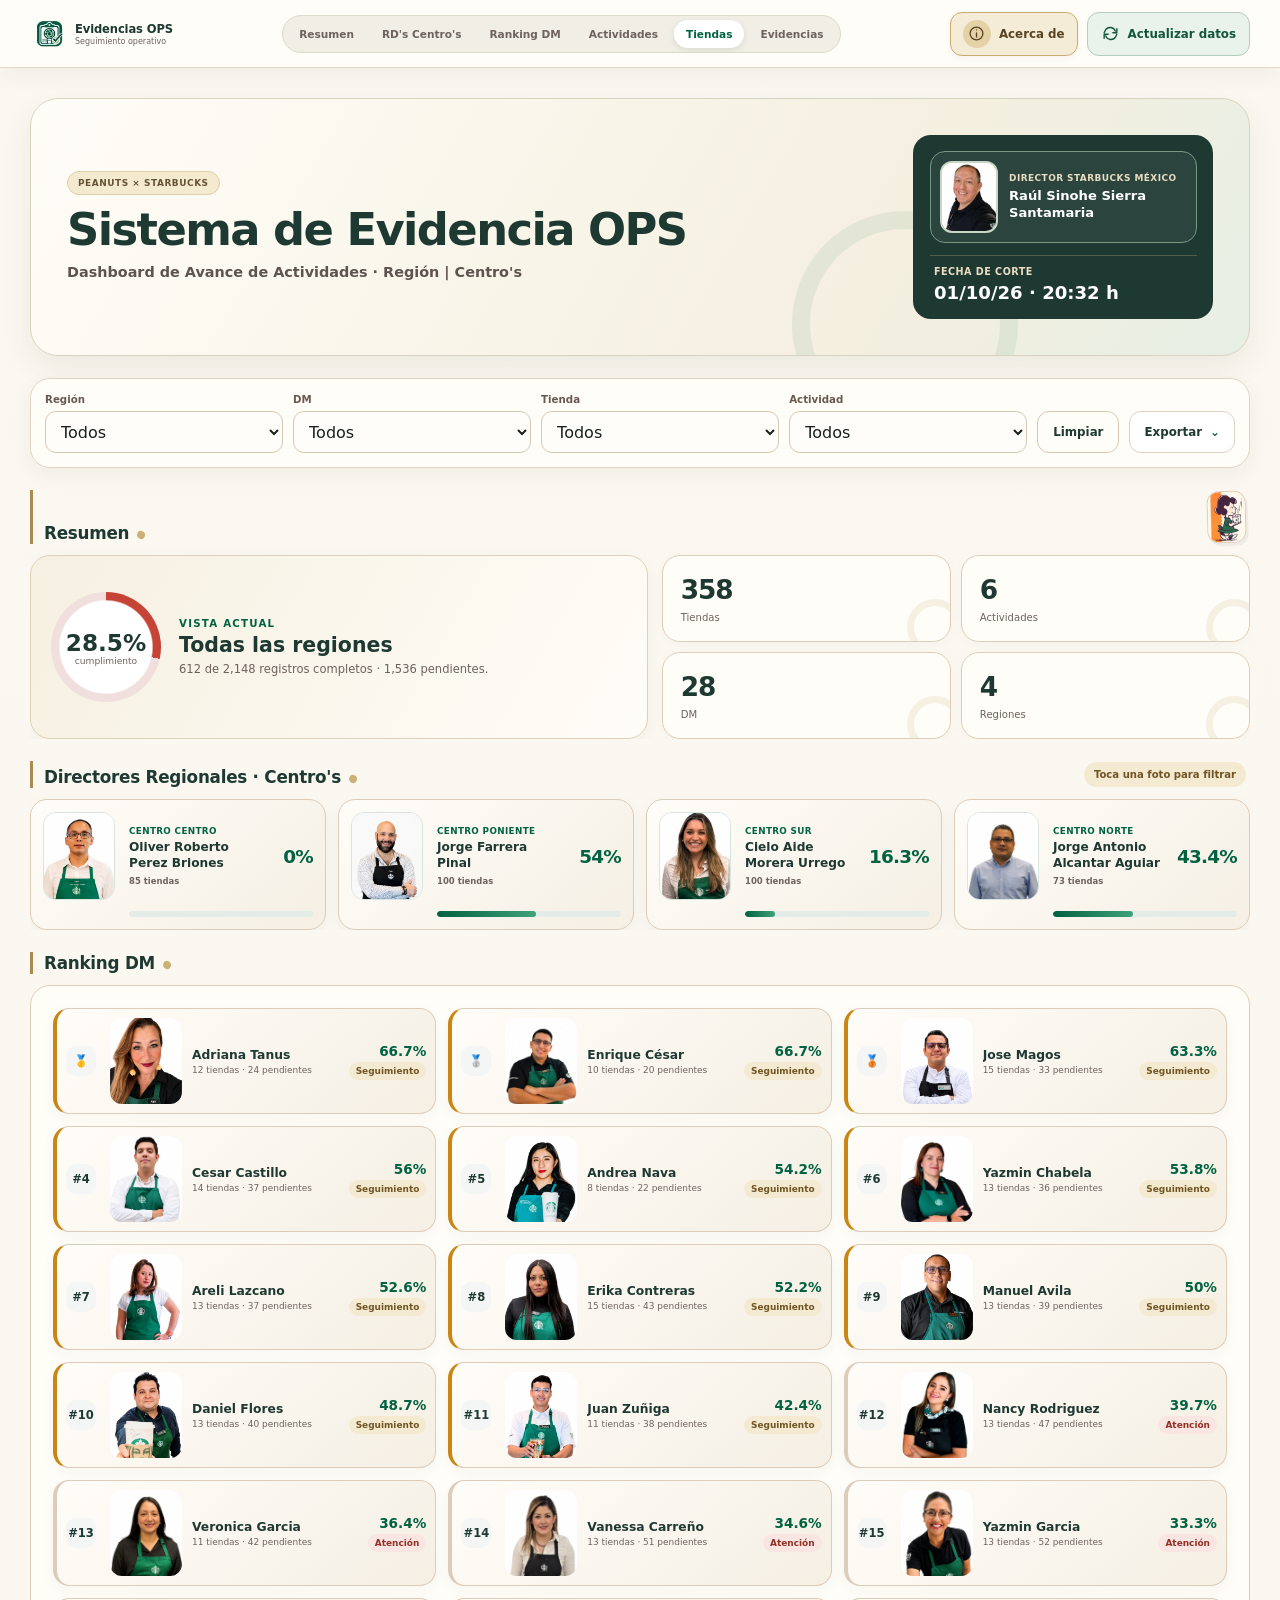
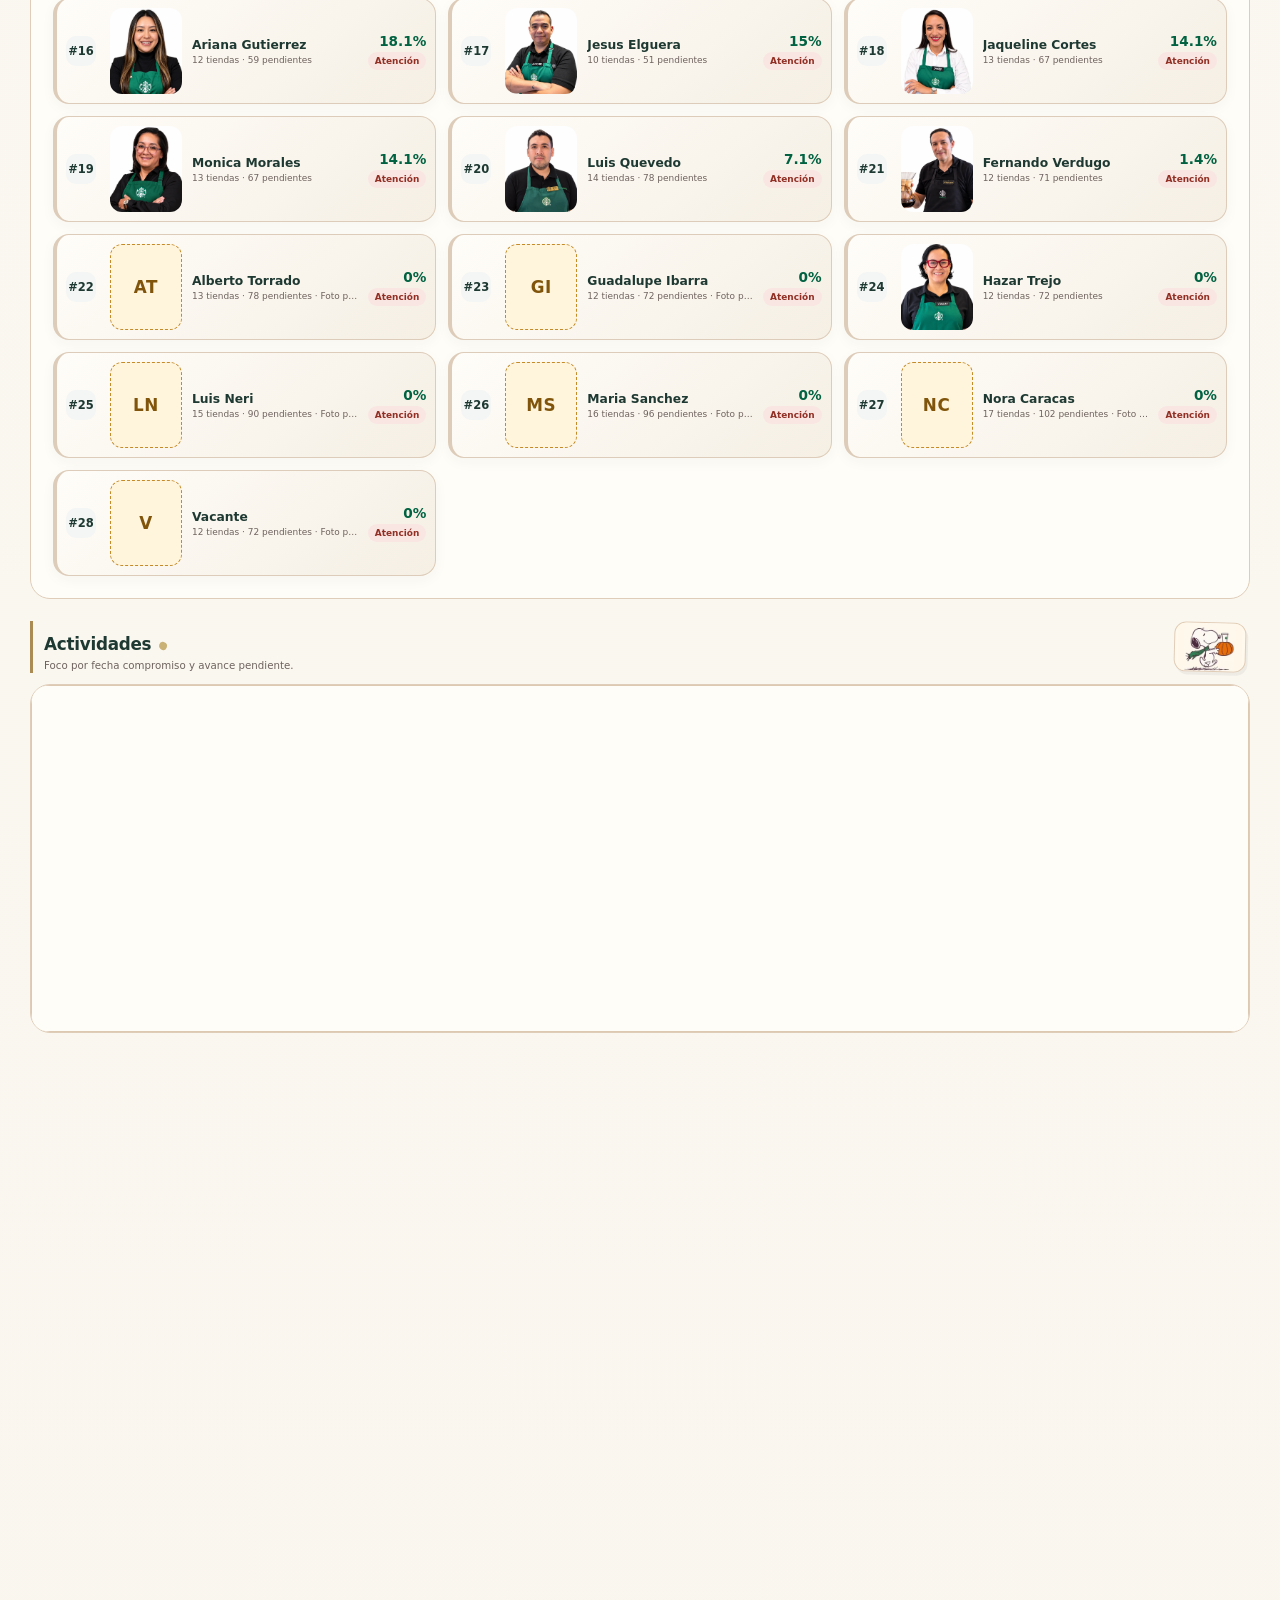
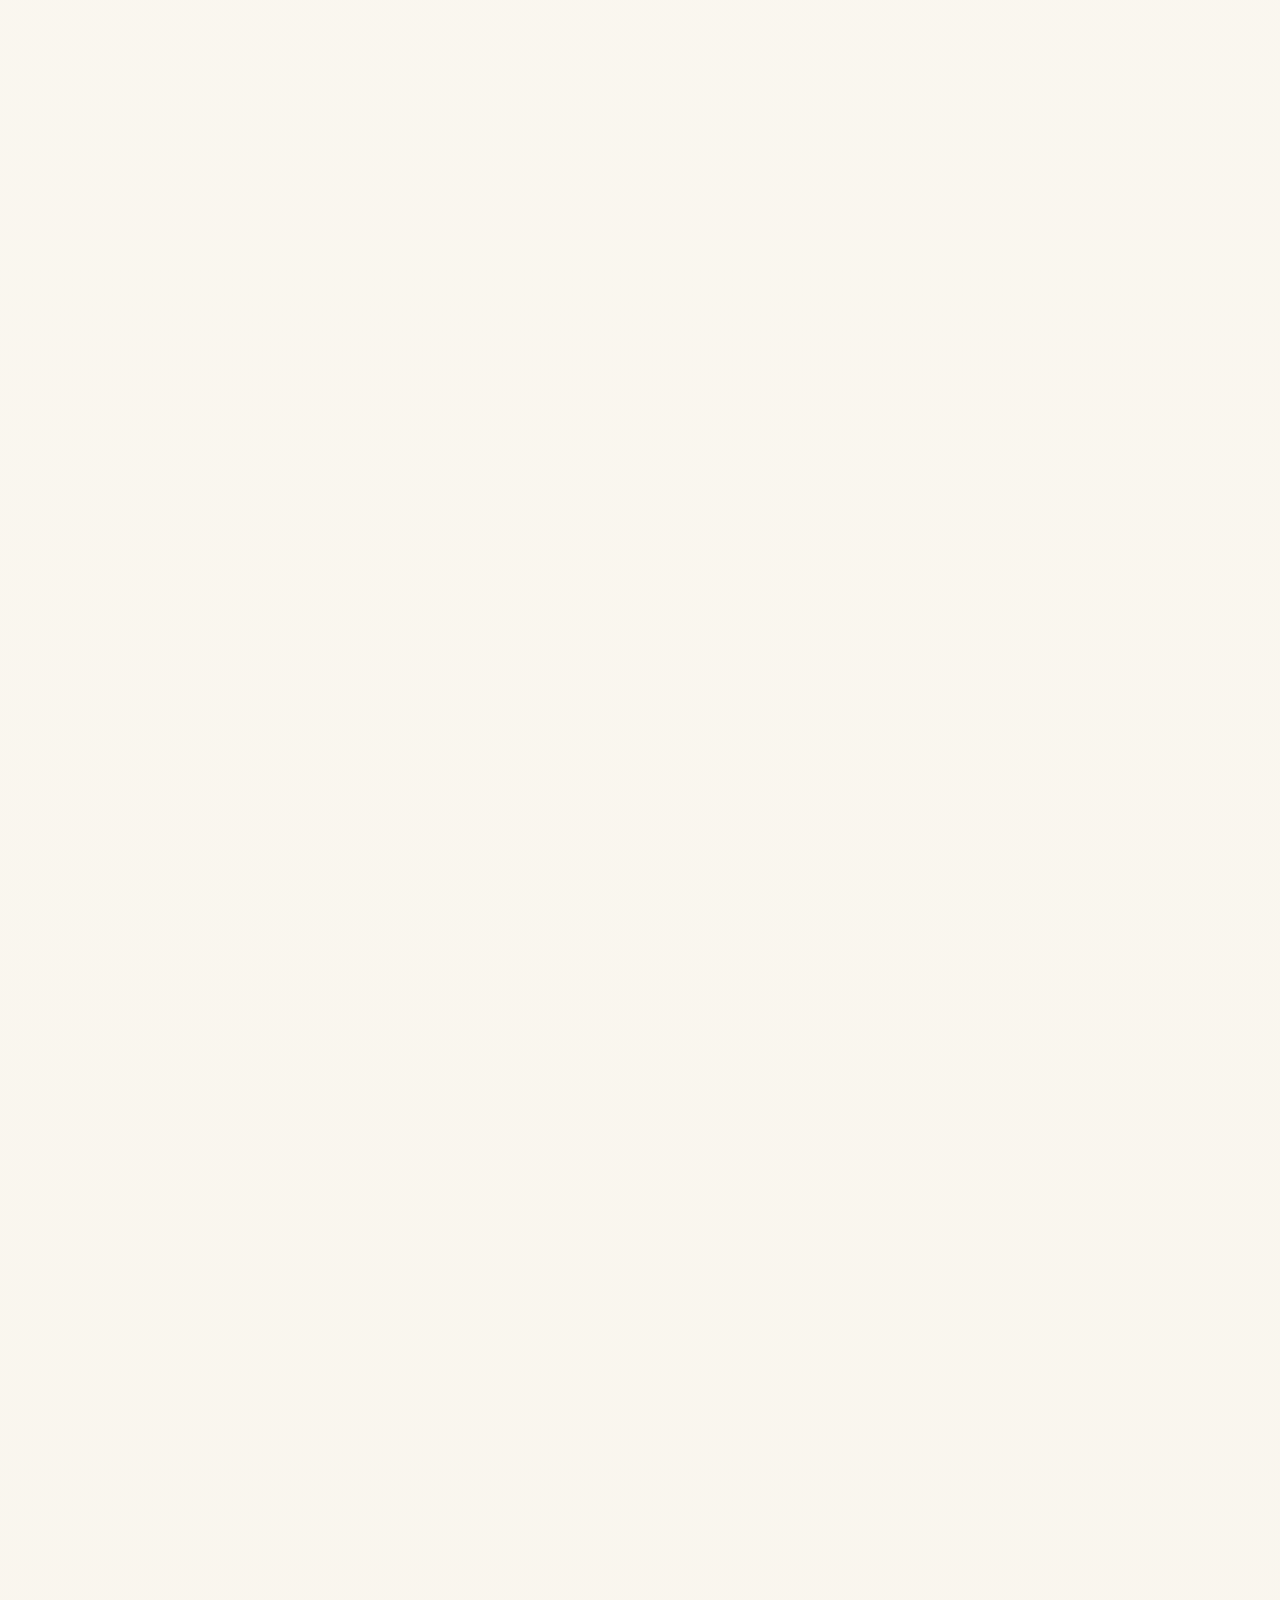
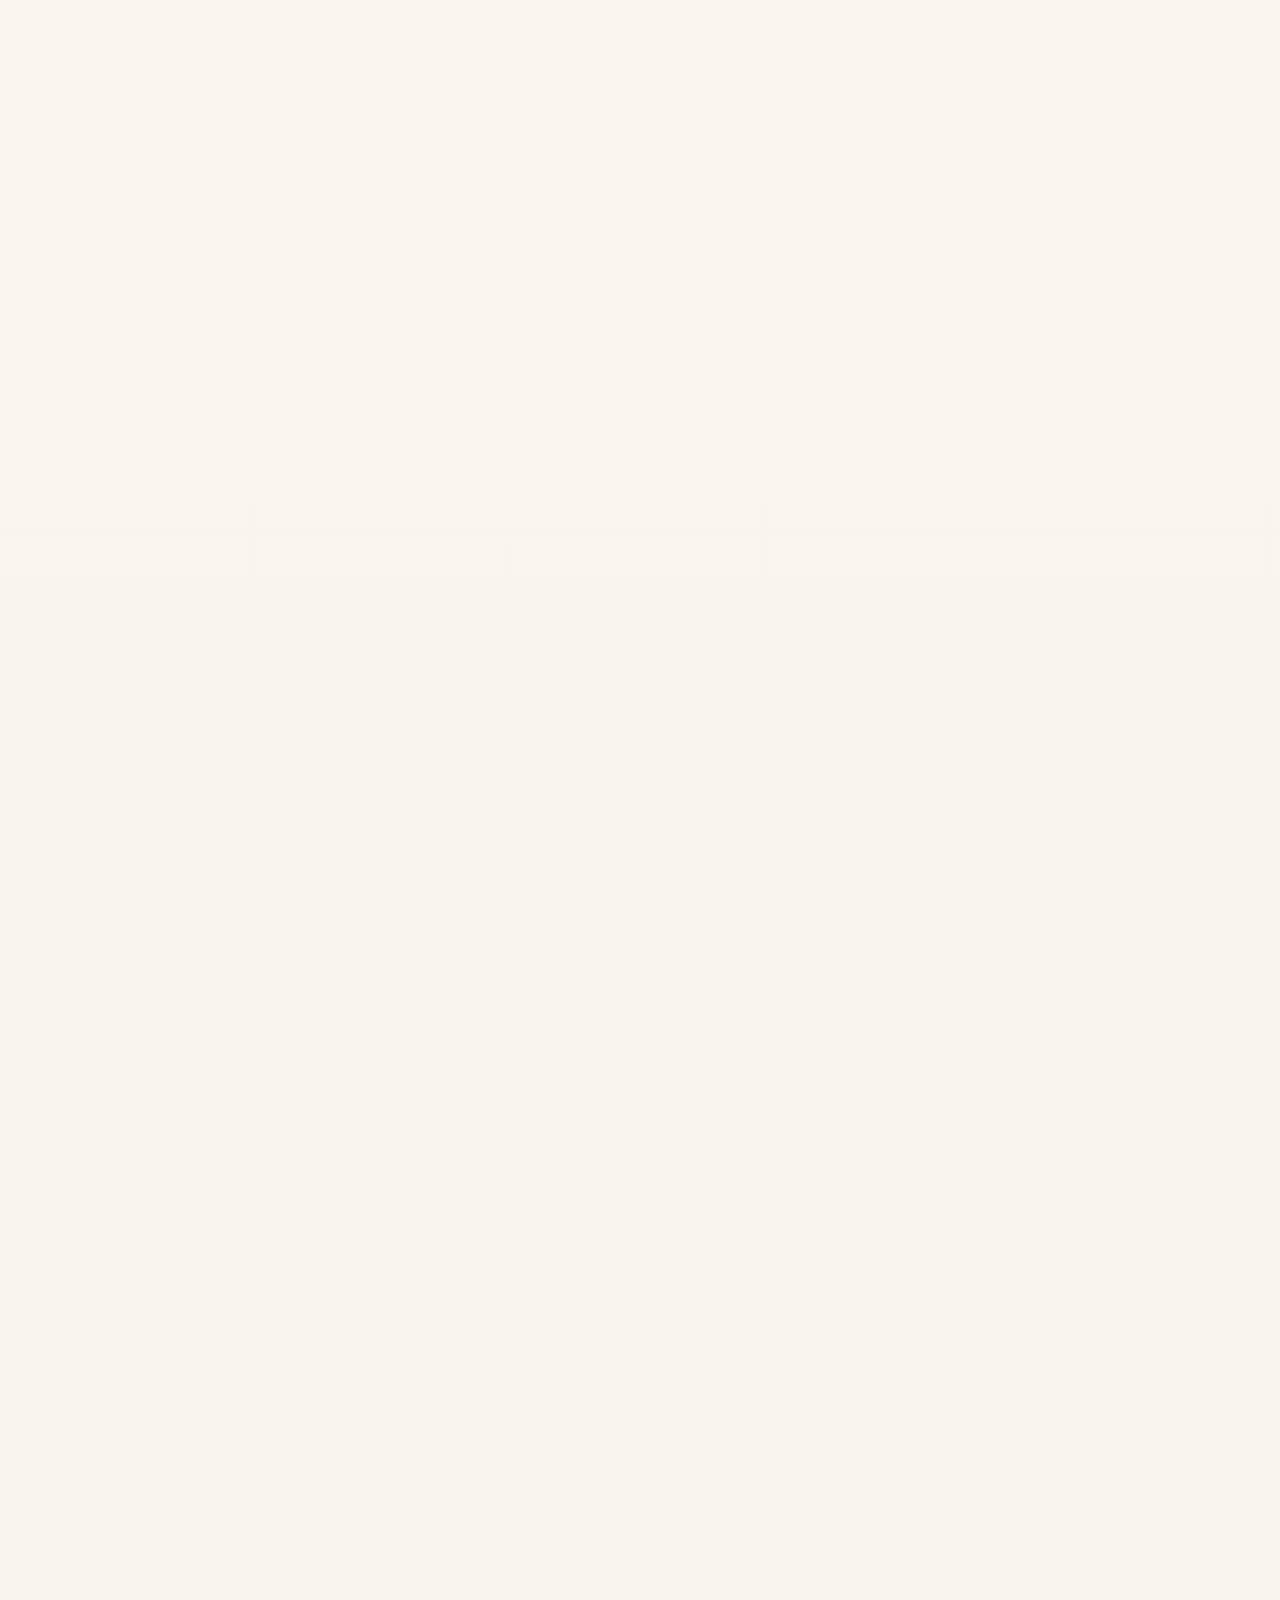
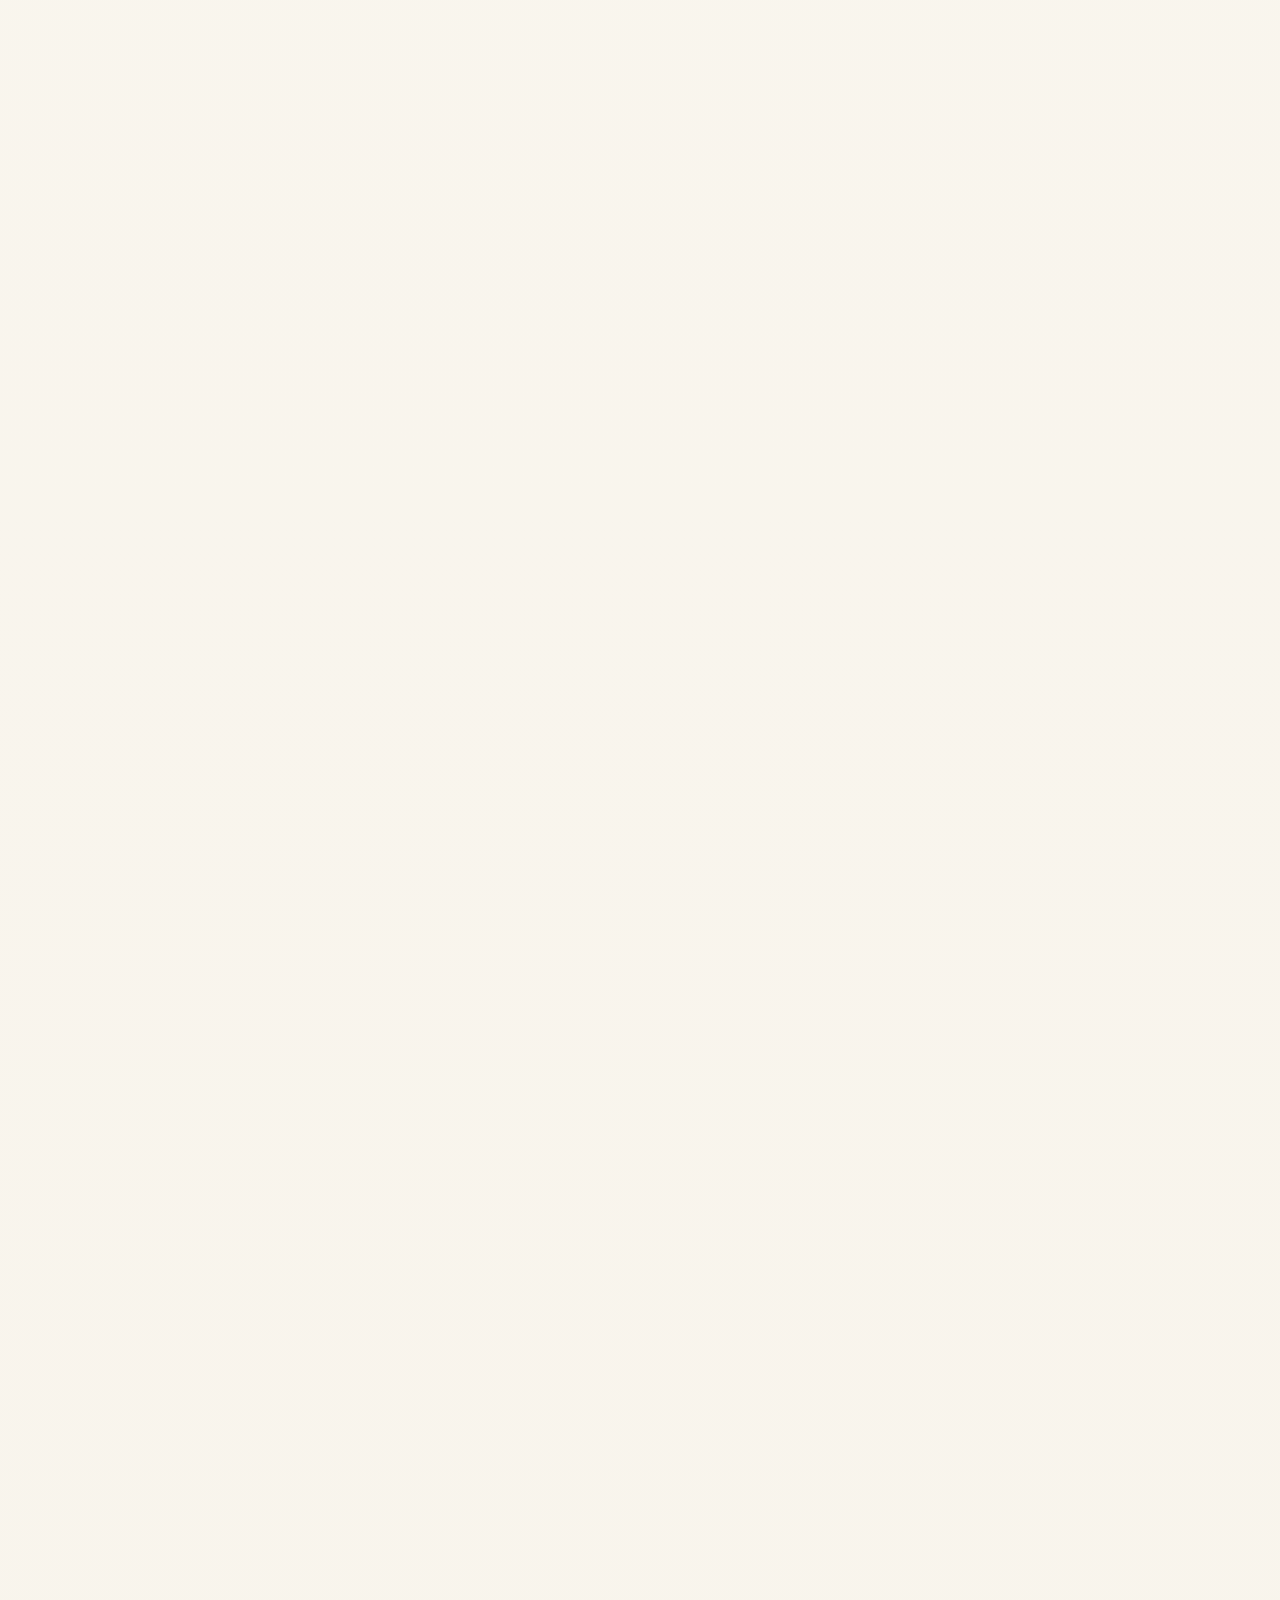
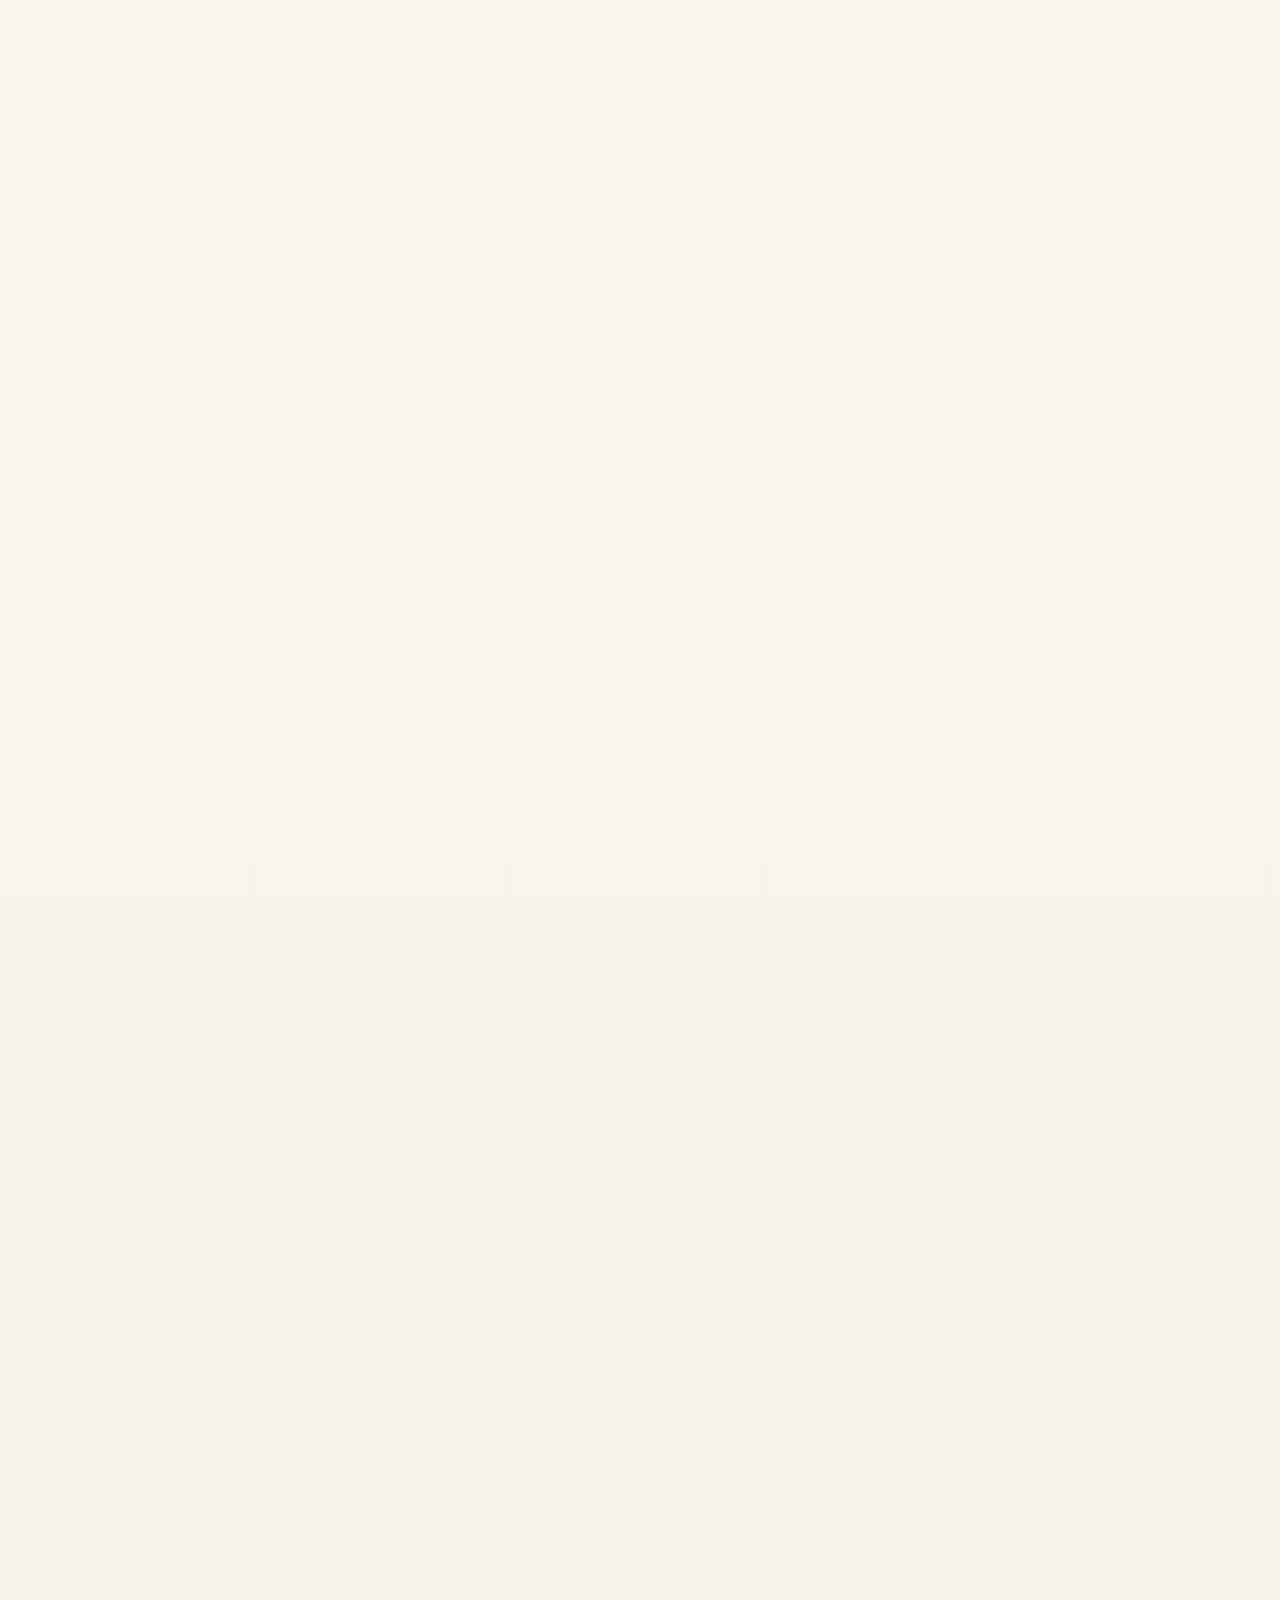
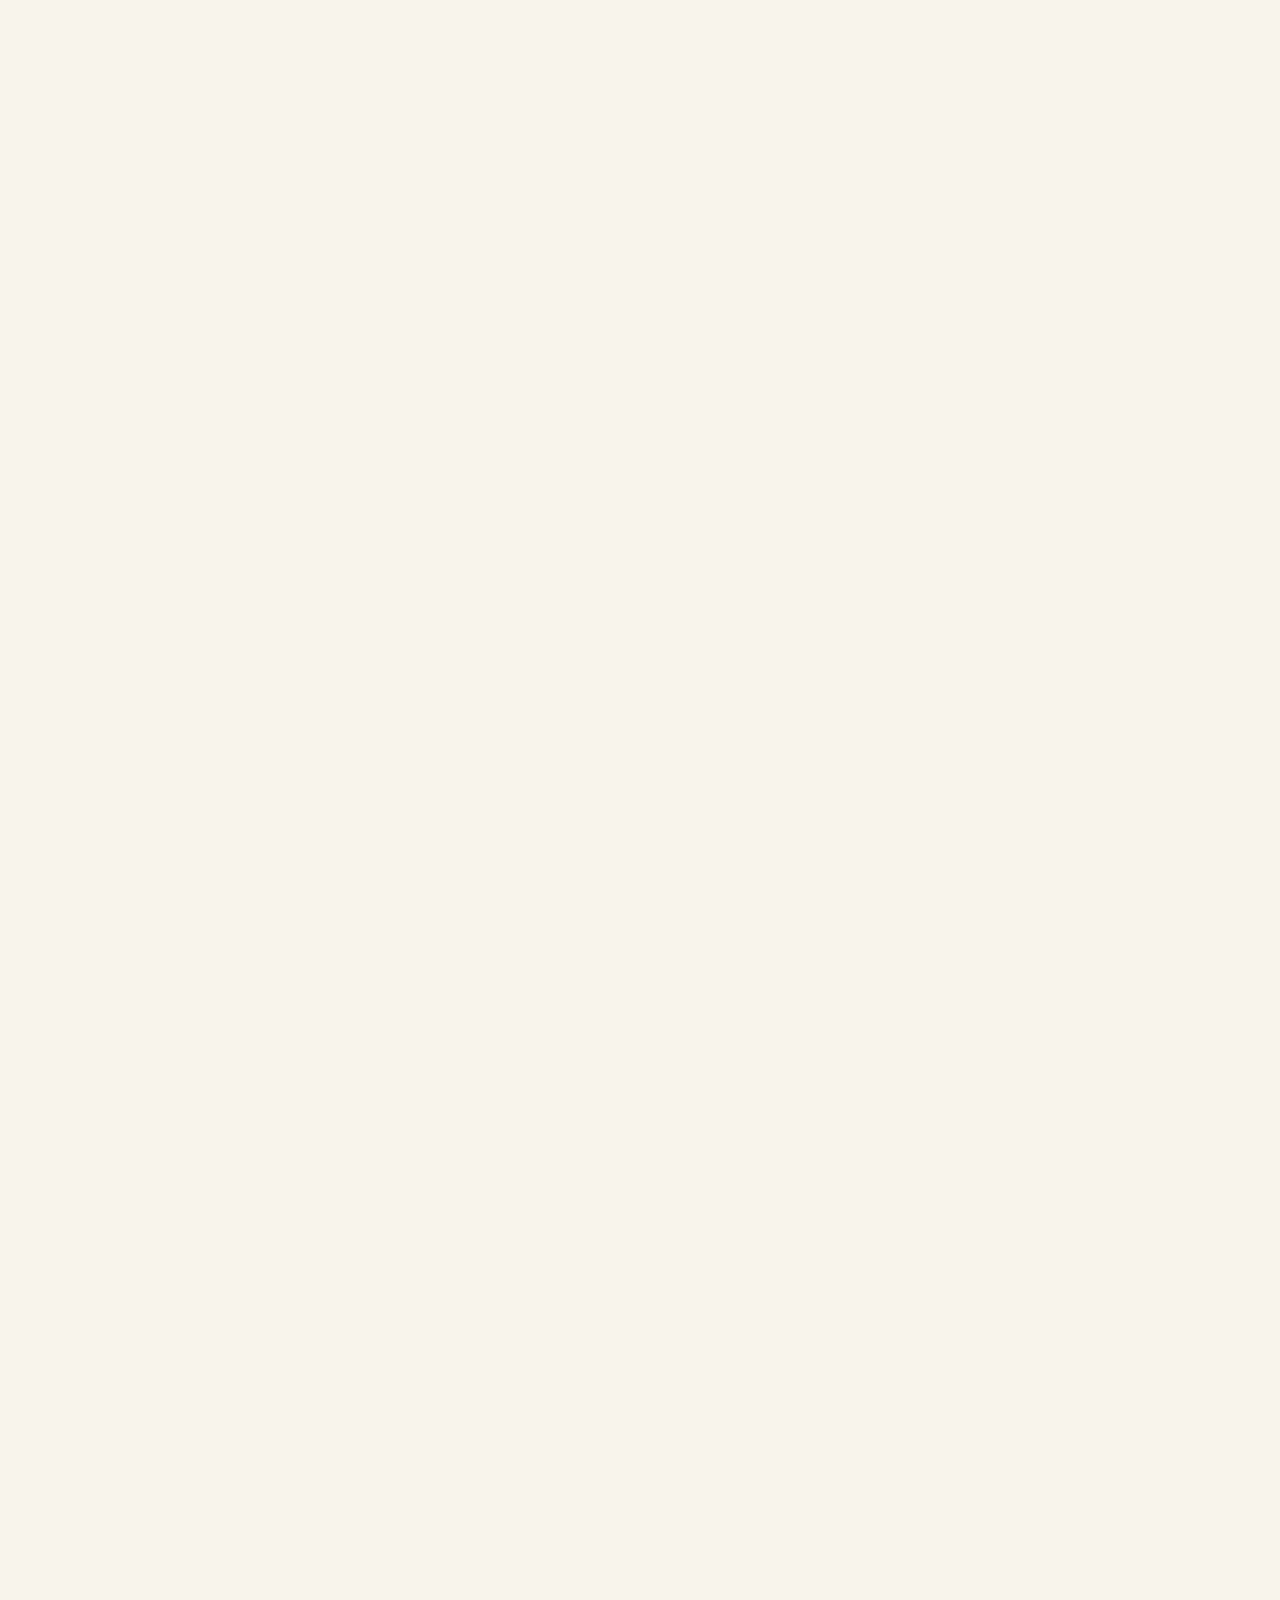
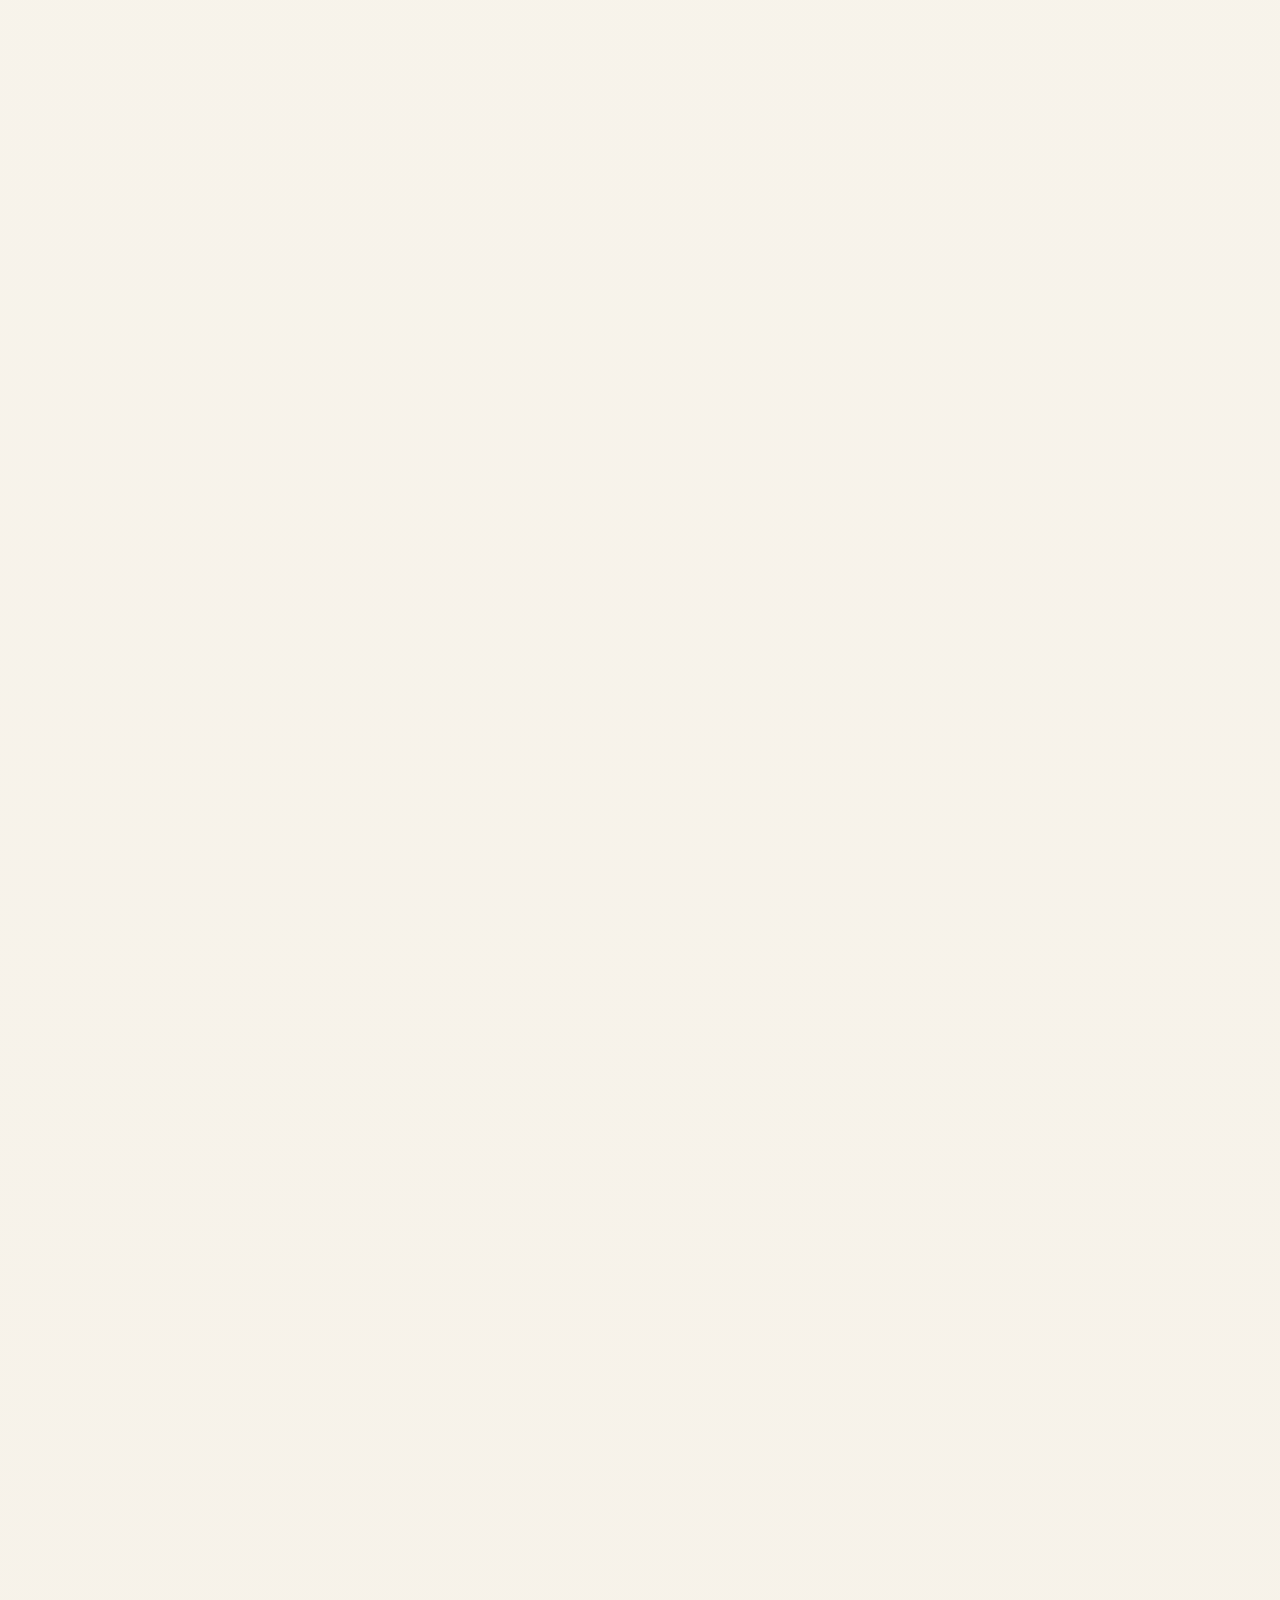
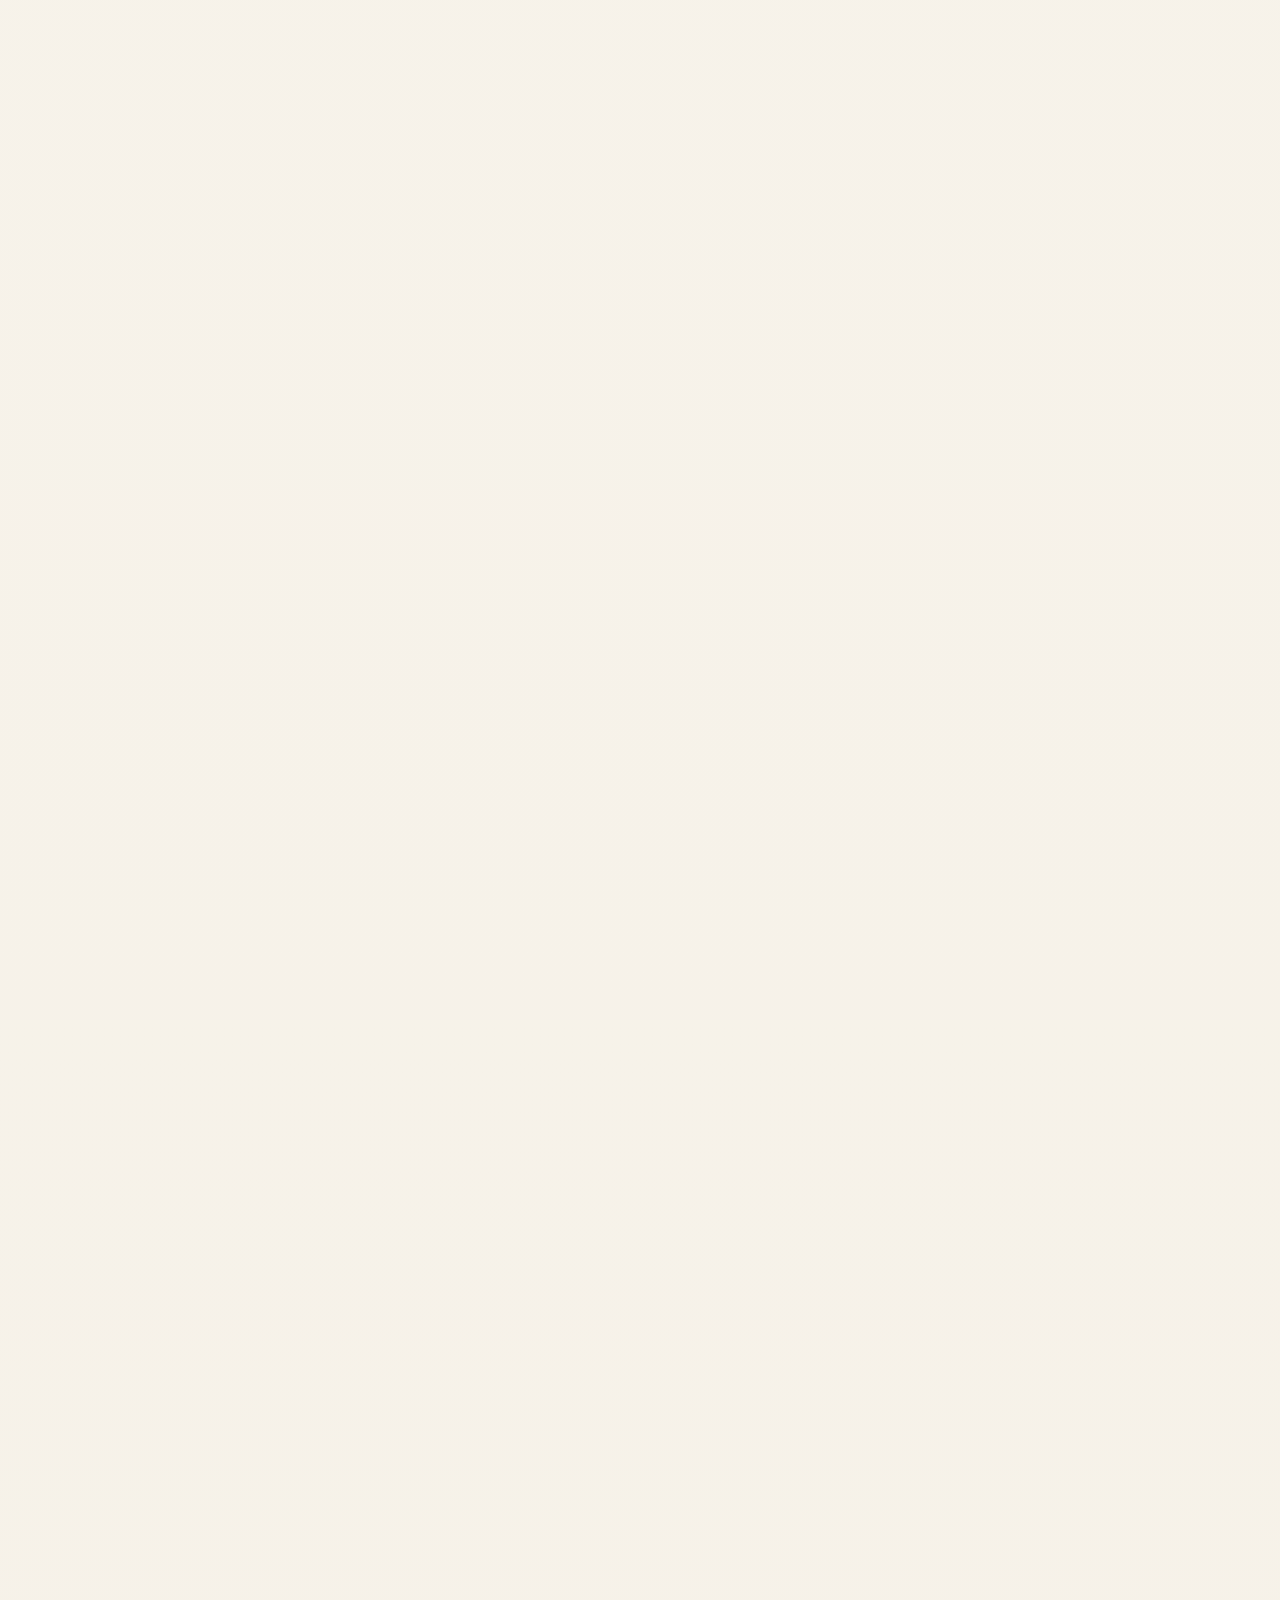
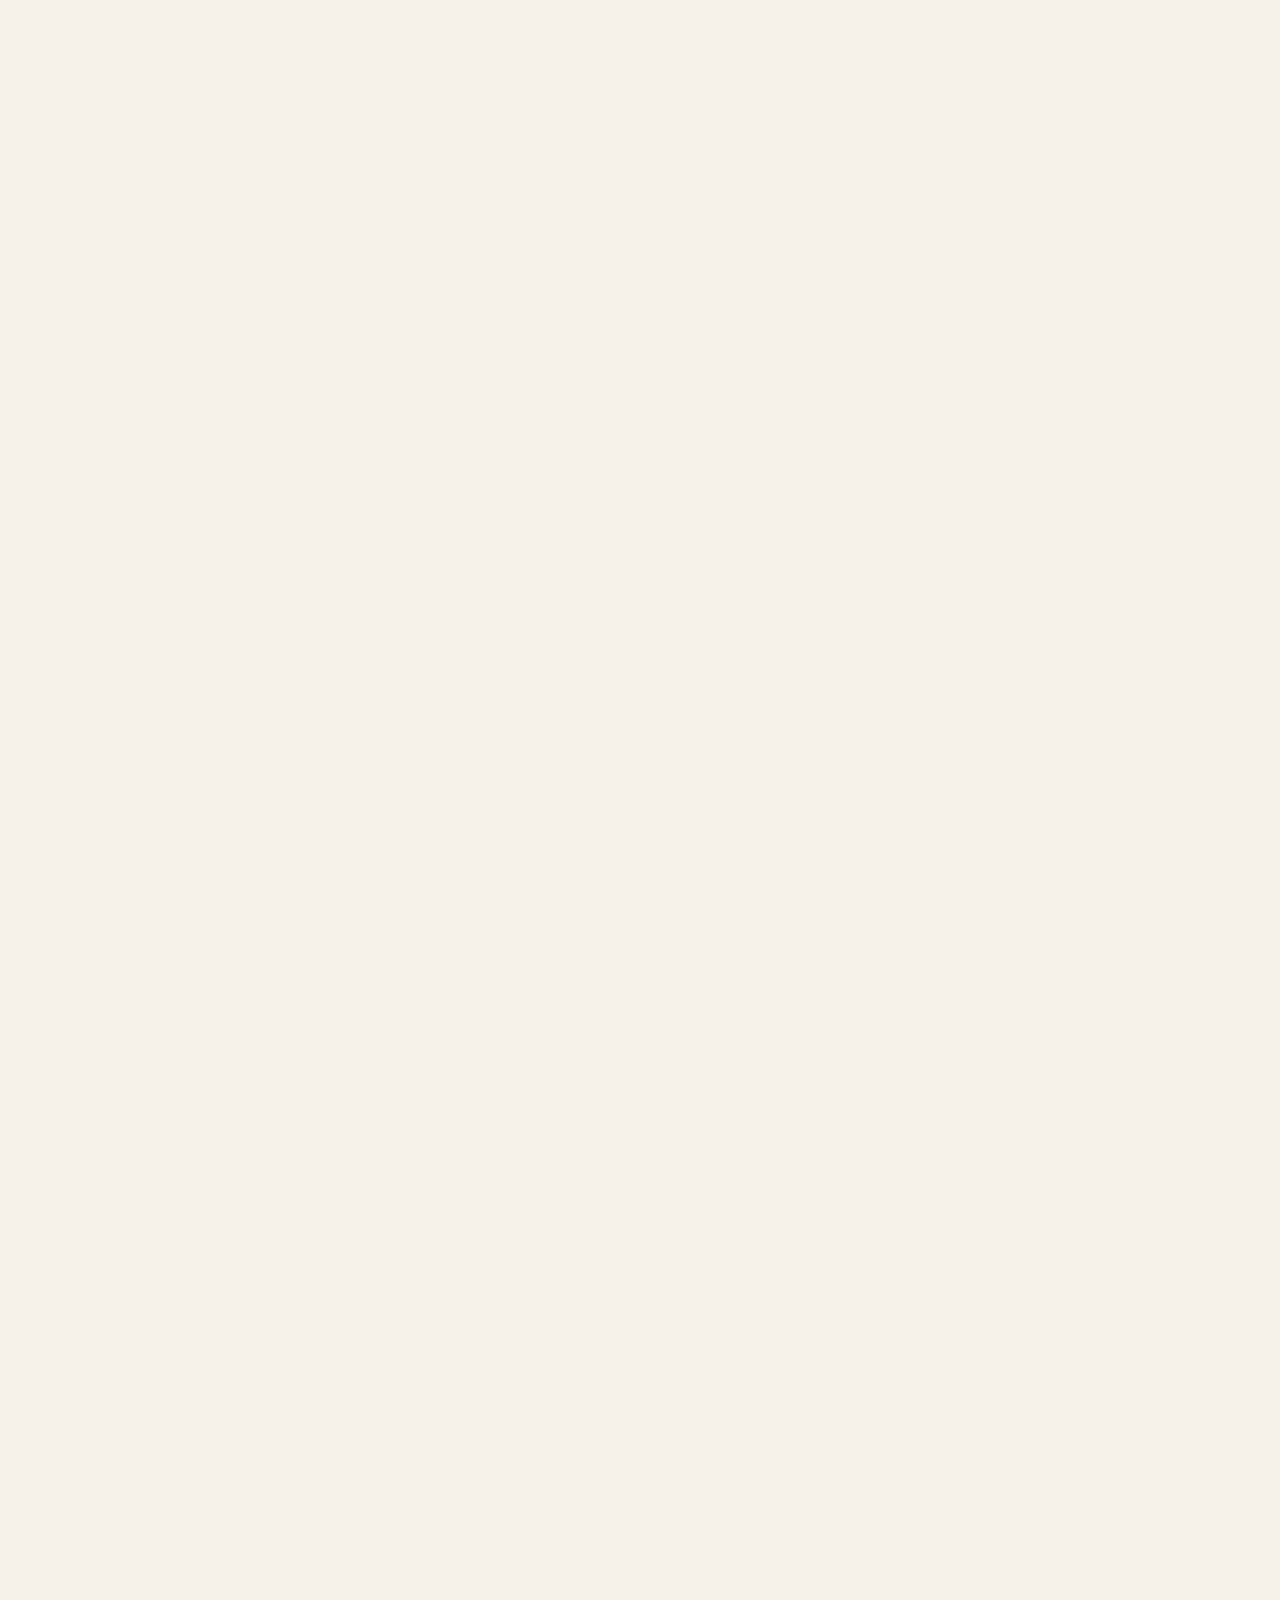
==== commit 8b18d3a0: "Add files via upload" ====
--- a/index.html
+++ b/index.html
@@ -209,8 +209,8 @@
     <div class="about-top">
       <button id="about-close" class="about-close" type="button" aria-label="Cerrar guía de captura" autofocus>×</button>
       <span class="about-kicker">Acerca de</span>
-      <h2 id="about-title">Guía para Gerentes de Tienda</h2>
-      <p id="about-intro">Lee con atención las imágenes y descripciones vigentes de Forms.</p>
+      <h2 id="about-title">Conoce Evidencias OPS</h2>
+      <p id="about-intro">Un espacio para acompañar a tu tienda y dar seguimiento a cada actividad.</p>
     </div>
     <div class="about-body">
       <div class="capture-guide">
@@ -219,24 +219,25 @@
           <div class="guide-detail">
             <div class="ceco-example" role="img" aria-label="Ejemplo de CeCo: 38117"><span aria-hidden="true">3</span><span aria-hidden="true">8</span><span aria-hidden="true">1</span><span aria-hidden="true">1</span><span aria-hidden="true">7</span></div>
             <small class="ceco-example-label">Ejemplo · usa el CeCo de tu tienda</small>
-            <p>Confirma tu tienda. Sólo números, sin espacios ni letras.</p>
+            <p>Confirma el CeCo de tu tienda. Un código incorrecto puede afectar la visibilidad de tu reporte.</p>
           </div>
         </details>
         <details>
           <summary><span class="guide-number" aria-hidden="true">2</span><strong>Revisa la actividad vigente</strong></summary>
-          <div class="guide-detail"><p>Hay altas y bajas de actividades. Lee sus imágenes y descripciones actuales en Forms. Realiza una actividad por envío.</p></div>
+          <div class="guide-detail"><p>Las actividades se actualizan. Lee con atención las imágenes y descripciones de Forms antes de responder.</p></div>
         </details>
         <details>
           <summary><span class="guide-number" aria-hidden="true">3</span><strong>Carga lo que se solicita</strong></summary>
-          <div class="guide-detail"><p>Confirma cantidades y archivos legibles de tu tienda. Si pide «Antes» y «Después», carga cada uno donde corresponde.</p></div>
+          <div class="guide-detail"><p>Una actividad por envío. Registra las cantidades y evidencias solicitadas para tu tienda.</p></div>
         </details>
       </div>
-      <aside class="correction-note"><strong>¿Necesitas corregir?</strong><p>Reenvía Forms con el mismo CeCo y actividad. Al actualizarse el tablero, se toma la respuesta más reciente.</p></aside>
+      <aside class="correction-note"><strong>¿Corregir o actualizar?</strong><p>Realiza nuevamente la encuesta con el mismo CeCo y actividad. En la siguiente carga se toma la respuesta más reciente.</p></aside>
       <div class="about-actions">
-        <a class="about-forms" href="https://forms.cloud.microsoft/e/5aXteVaGKm" target="_blank" rel="noopener noreferrer">Abrir Forms externo <span aria-hidden="true">↗</span></a>
+        <a class="about-forms" href="https://forms.cloud.microsoft/e/5aXteVaGKm" target="_blank" rel="noopener noreferrer">Realizar Forms <span aria-hidden="true">↗</span></a>
         <a id="about-evidence-link" class="about-review" href="#evidencias">Ver evidencias</a>
       </div>
-      <p class="forms-context">Forms es externo. Este tablero utiliza sus respuestas.</p>
+      <p class="forms-context">Puedes usar cualquier correo corporativo. Forms es externo; el tablero utiliza sus respuestas.</p>
+      <a class="about-document" href="./assets/about/Sistema_de_Evidencias_OPS.pdf" download="Sistema de Evidencias OPS.pdf" data-project-document><span class="document-icon" aria-hidden="true"><svg viewBox="0 0 24 24"><path d="M14 3H5v18h14V8l-5-5ZM14 3v5h5M12 11v6m-3-3 3 3 3-3"/></svg></span><span><strong>Descargar guía del proyecto</strong><small>Sistema de Evidencias OPS · PDF</small></span><span aria-hidden="true">↓</span></a>
       <section class="about-team" aria-label="Equipo del proyecto">
         <p class="about-team-message">Con cariño, para acompañar tu operación.</p>
         <div class="about-people">
--- a/styles.css
+++ b/styles.css
@@ -572,3 +572,14 @@
   .executive-footer .footer-brand .footer-wordmark { width: min(280px, 100%); }
 }
 @media (prefers-reduced-motion: reduce) { .refresh-button[aria-busy="true"] svg { animation: none; } }
+
+/* Conoce el proyecto: acciones claras, verdes y sin texto repetido. */
+.about-document { display: flex; align-items: center; gap: 14px; min-height: 68px; padding: 14px 16px; margin: 16px 0 0; border: 1px solid #d2dfd7; border-radius: 14px; color: #124e3b; background: #f1f6f2; text-decoration: none; }
+.about-document:hover { background: #e5efe8; border-color: #709881; }
+.about-document > span:nth-child(2) { flex: 1; min-width: 0; }
+.about-document strong, .about-document small { display: block; }
+.about-document small { margin-top: 4px; font-size: .78rem; color: #53685c; }
+.document-icon { display: grid; place-items: center; width: 38px; height: 38px; flex: 0 0 38px; border-radius: 10px; background: white; }
+.document-icon svg { width: 24px; height: 24px; fill: none; stroke: currentColor; stroke-width: 1.7; stroke-linecap: round; stroke-linejoin: round; }
+thead { background: #174c3b; color: #fff; }
+.activity-focus-table thead, .quantity-response-table thead, .survey-response-table thead { background: #174c3b; }
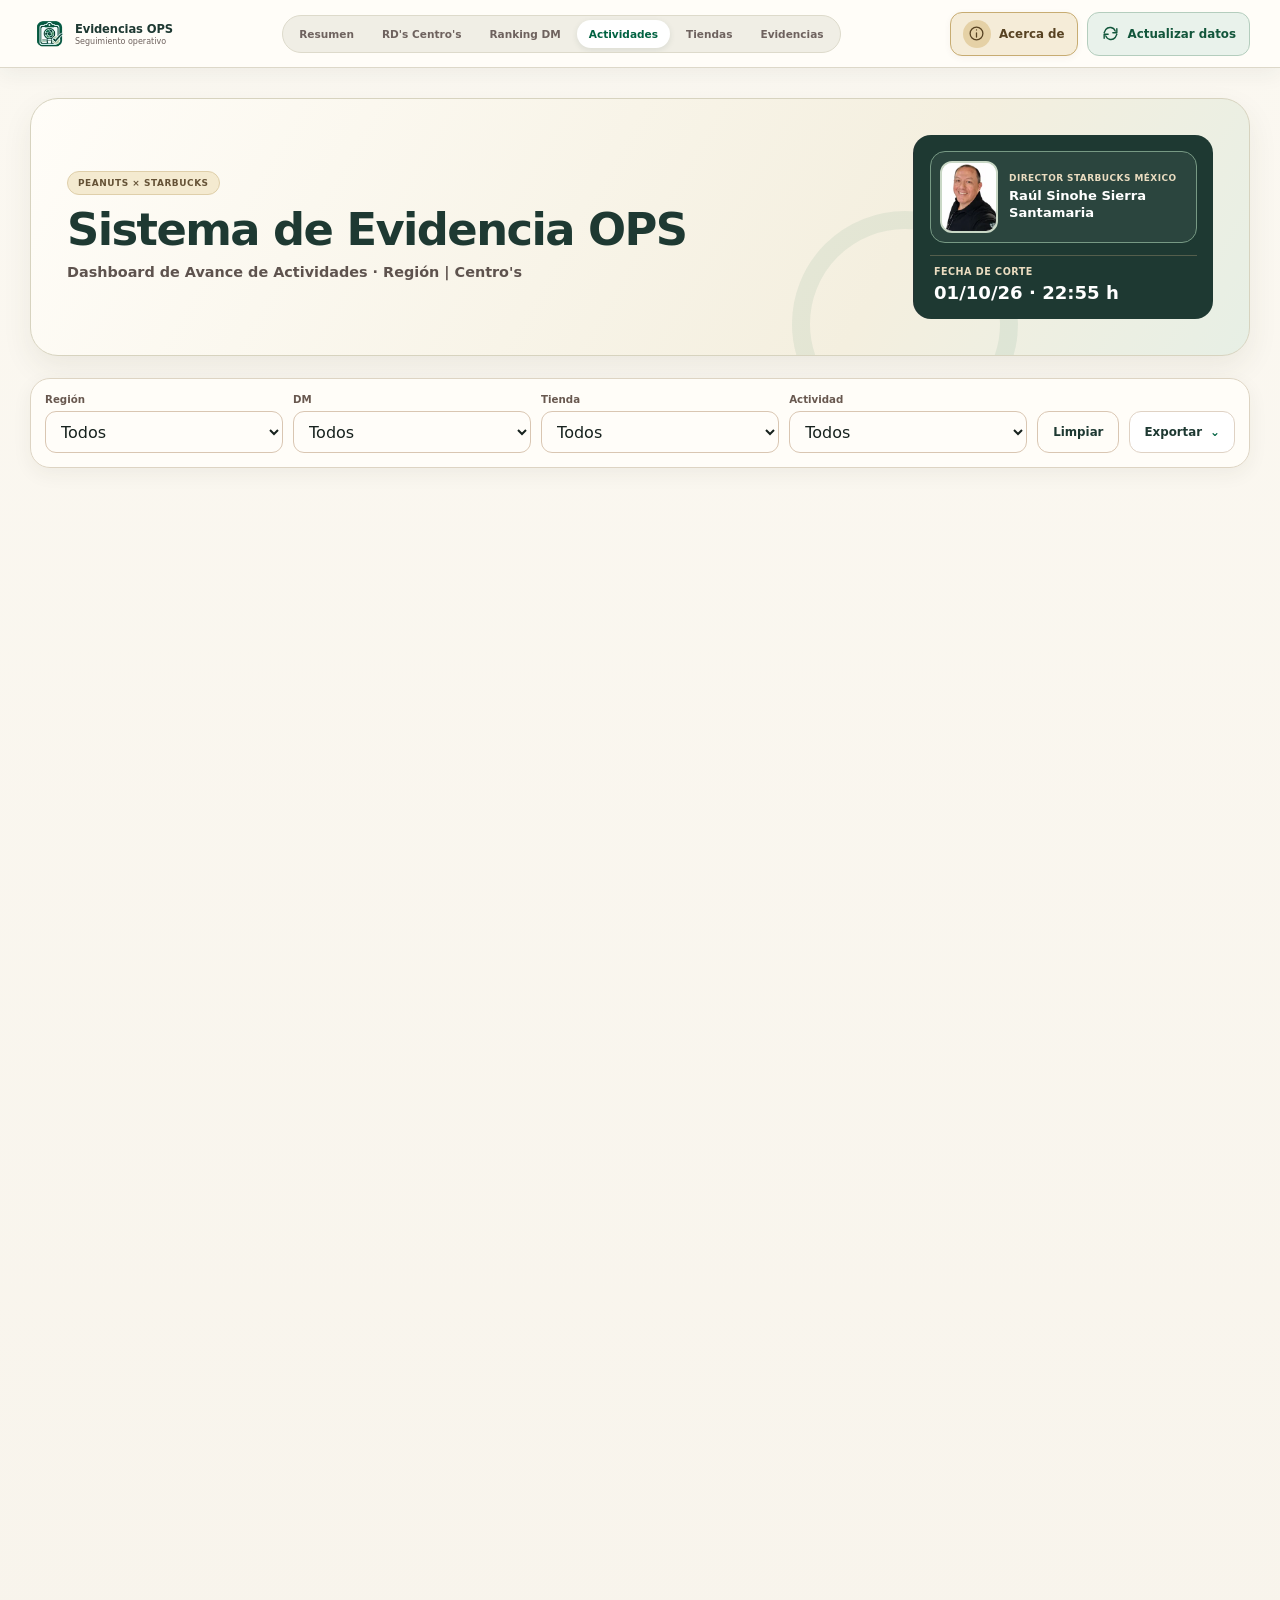
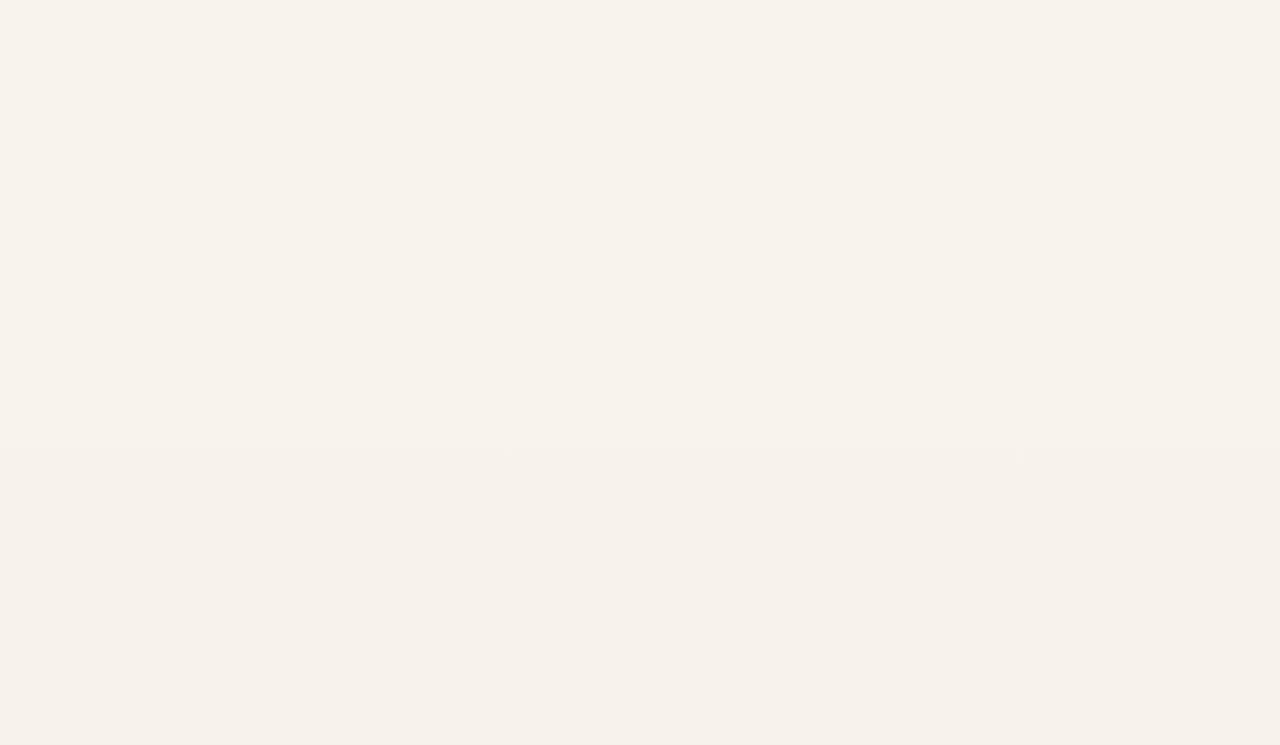
==== commit 1020f10e: "Add files via upload" ====
--- a/index.html
+++ b/index.html
@@ -86,7 +86,7 @@
       <div class="summary" aria-live="polite">
         <article class="main-score">
           <div class="score-ring" id="score-ring"><strong id="score-value">0%</strong><span>cumplimiento</span></div>
-          <div><p class="eyebrow">Vista actual</p><h3 id="score-title">Centro Norte</h3><p id="score-message">Calculando seguimiento…</p></div>
+          <div><p class="eyebrow">Vista actual</p><h3 id="score-title">Todas las regiones</h3><p id="score-message" hidden></p></div>
         </article>
         <div id="kpi-grid" class="kpi-grid"></div>
       </div>
@@ -99,7 +99,7 @@
 
     <section id="ranking" class="dashboard-section" aria-labelledby="ranking-heading">
       <header class="section-title"><div><h2 id="ranking-heading">Ranking DM</h2></div></header>
-      <div class="section-block"><div id="dm-team" class="dm-team"></div></div>
+      <div class="section-block"><div id="dm-team" class="dm-team"></div><button id="dm-toggle" class="button quiet dm-toggle" type="button" aria-expanded="false" aria-controls="dm-team" hidden>Ver todos los DM</button></div>
     </section>
 
     <section id="actividades" class="dashboard-section" aria-labelledby="activities-heading">
@@ -161,9 +161,9 @@
     </section>
 
     <section id="tiendas" class="dashboard-section" aria-labelledby="stores-heading">
-      <header class="section-title"><div><h2 id="stores-heading">Tiendas</h2><p>Detalle operativo ordenado por avance.</p></div></header>
-      <details id="store-details" class="evidence-disclosure" open>
-        <summary><span>Consultar avance general por tienda</span></summary>
+      <header class="section-title"><div><h2 id="stores-heading">Tiendas</h2></div></header>
+      <details id="store-details" class="evidence-disclosure">
+        <summary><span>Consultar avance general por tienda</span><small id="store-count">—</small></summary>
         <div class="evidence-content"><div class="table-shell"><table><thead><tr><th>Ranking</th><th>CeCo</th><th>Tienda</th><th>Realizadas</th><th>Avance</th><th>Estado</th></tr></thead><tbody id="store-table"></tbody></table></div></div>
       </details>
     </section>
--- a/styles.css
+++ b/styles.css
@@ -583,3 +583,19 @@
 .document-icon svg { width: 24px; height: 24px; fill: none; stroke: currentColor; stroke-width: 1.7; stroke-linecap: round; stroke-linejoin: round; }
 thead { background: #174c3b; color: #fff; }
 .activity-focus-table thead, .quantity-response-table thead, .survey-response-table thead { background: #174c3b; }
+
+/* Vista ejecutiva: el catálogo crece sin alargar la consulta inicial. */
+.organization-grid { grid-template-columns: repeat(auto-fit, minmax(min(245px, 100%), 1fr)); }
+.organization-card { border-color: #dce3d9; background: #fffefa; box-shadow: 0 3px 12px rgba(30,57,50,.035); }
+.organization-card:hover, .organization-card:focus-visible { border-color: #86aa96; background: #f0f6ef; }
+.main-score { background: linear-gradient(125deg, #f0f6ed, #fffdf8); border-color: #d6dfcd; }
+.kpi { border-color: #dfe4d9; background: #fffefa; }
+.kpi::after { display: none; }
+.dm-toggle { display: block; margin: 18px auto 0; min-height: 44px; border-color: #b8ccbc; color: #006241; background: #eef5ed; }
+.organization-copy strong { overflow-wrap: anywhere; }
+@media (max-width: 620px) { .organization-grid { grid-template-columns: 1fr; } .organization-card { padding: 14px 16px; } }
+.organization-card { grid-template-columns: 64px minmax(0, 1fr); gap: 8px 12px; }
+.organization-card img, .organization-card .organization-avatar { grid-column: 1; grid-row: 1 / span 2; width: 64px; height: 82px; }
+.organization-copy { grid-column: 2; grid-row: 1; }
+.director-progress { grid-column: 2; grid-row: 2; justify-items: start; }
+.region-progress { grid-column: 1 / -1; grid-row: 3; }
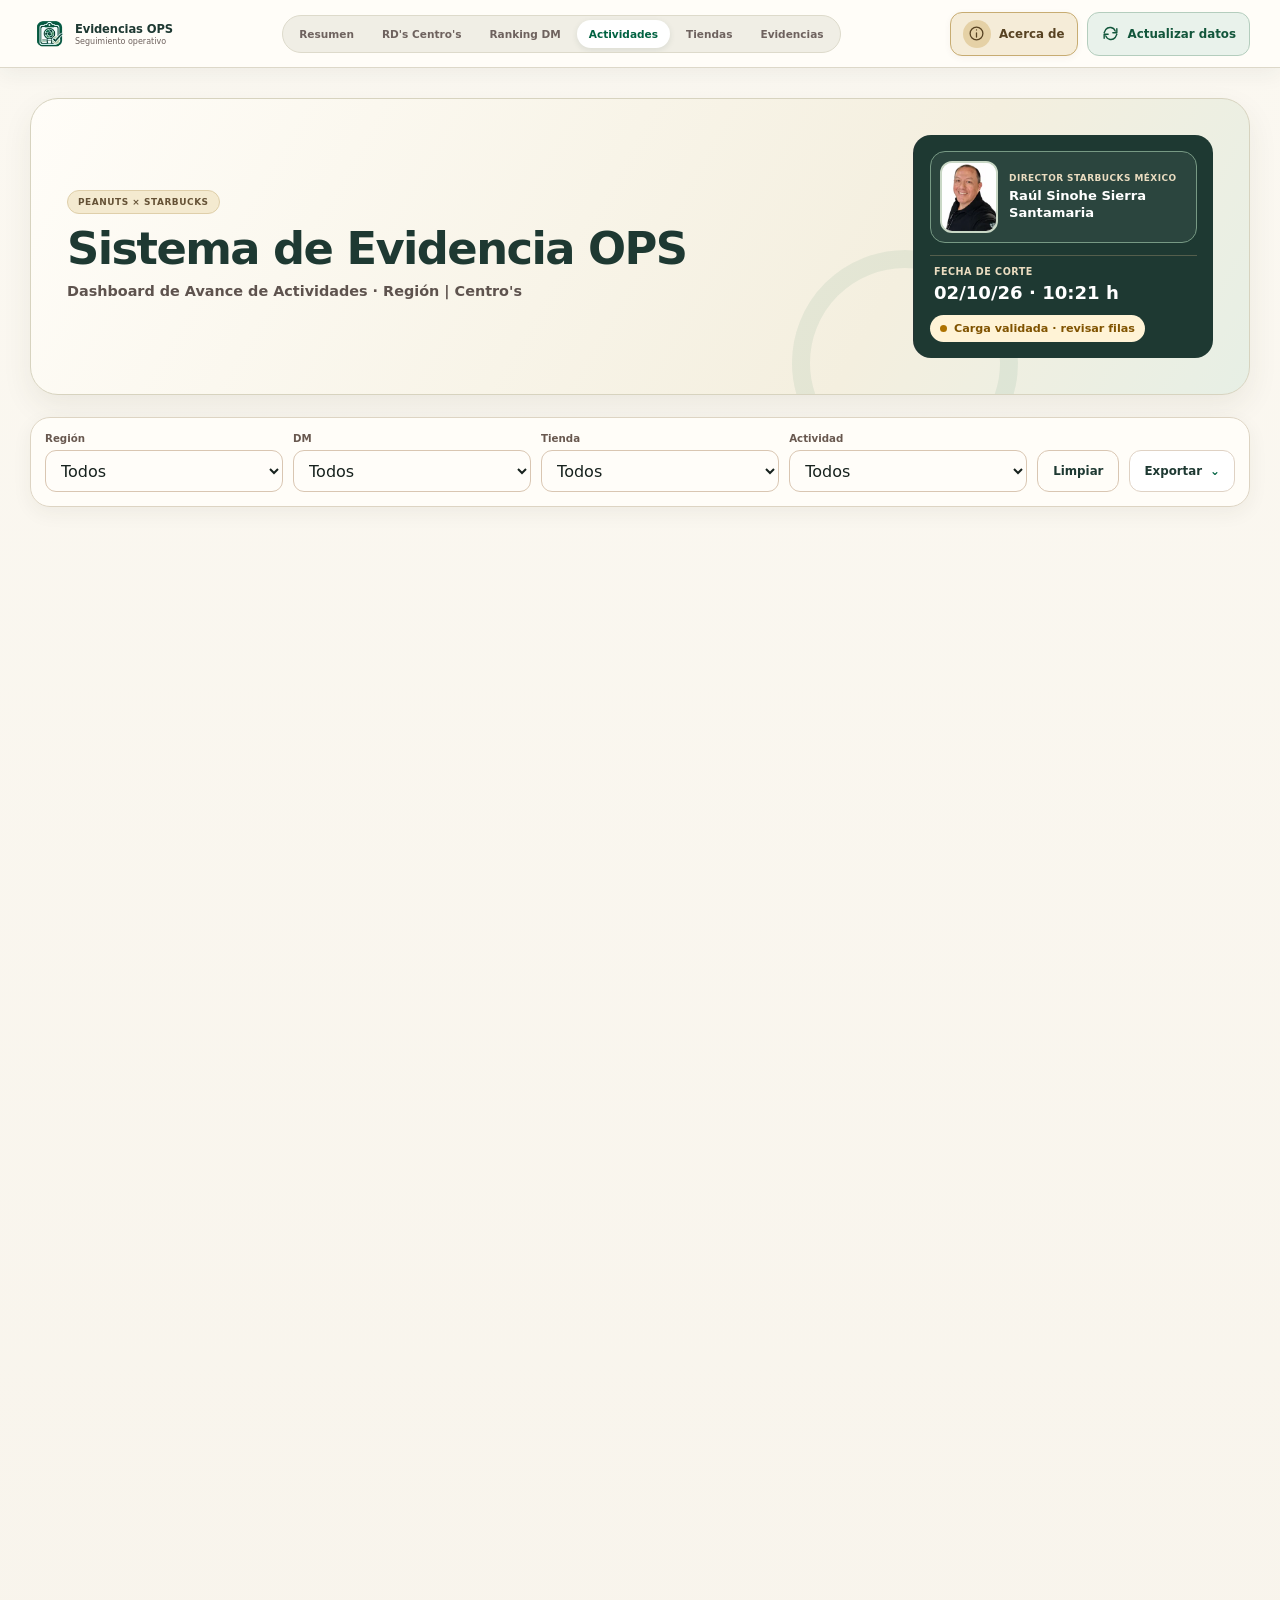
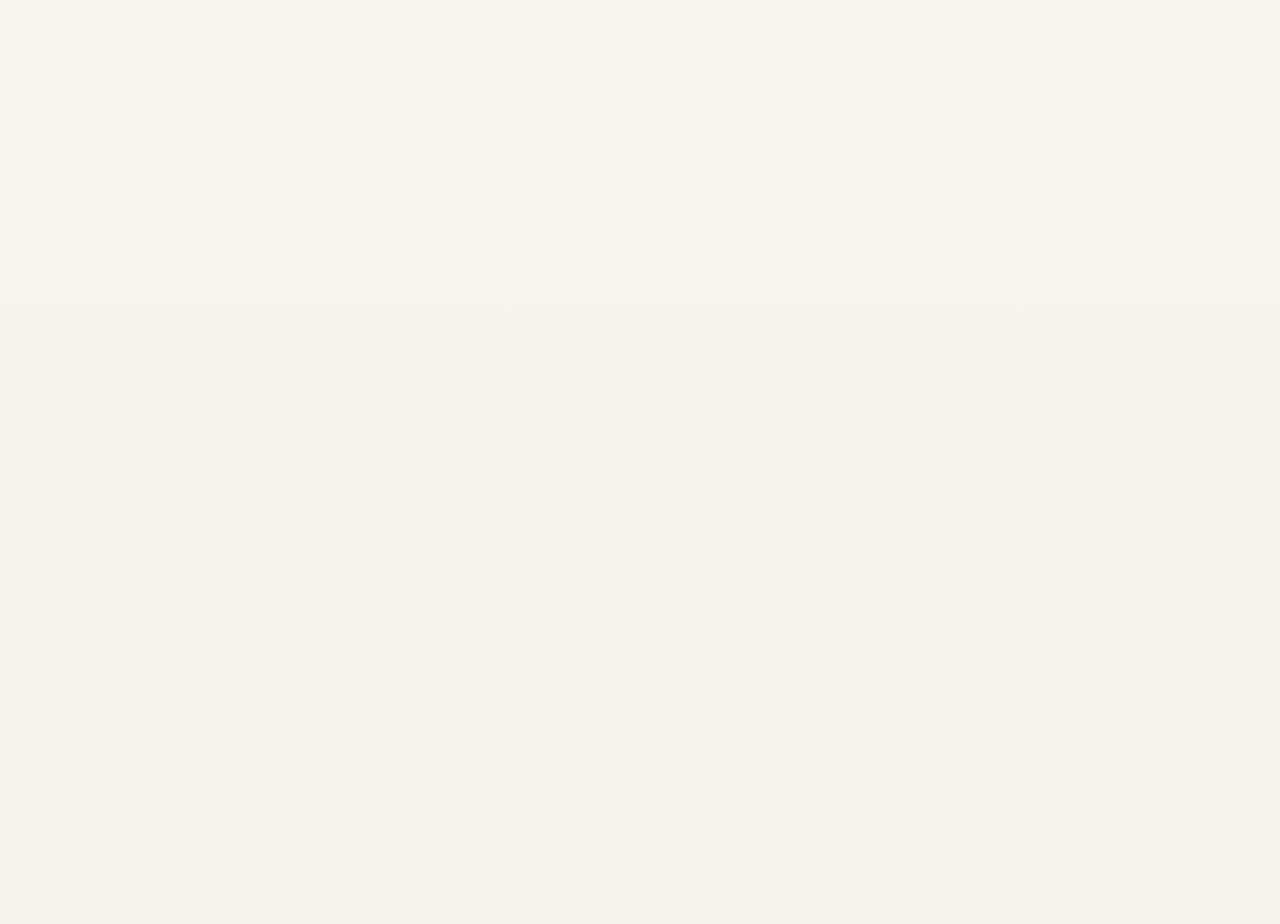
==== commit 1ca70a5e: "fix: validar carga OPS, respetar CMS y publicar limpieza segura" ====
--- a/index.html
+++ b/index.html
@@ -34,7 +34,6 @@
       <a href="#evidencias">Evidencias</a>
     </nav>
     <div class="header-actions">
-      <span id="connection-status" class="connection" hidden aria-hidden="true"><i></i>Actualizado</span>
       <button class="button quiet about-trigger" type="button" data-open-about aria-haspopup="dialog" aria-controls="about-dialog" aria-label="Acerca de · Guía para Gerentes de Tienda"><span class="about-symbol" aria-hidden="true"><svg viewBox="0 0 24 24"><circle cx="12" cy="12" r="9"/><path d="M12 11v6M12 7h.01"/></svg></span>Acerca de</button>
       <button id="install-button" class="button quiet" type="button" hidden>Instalar</button>
       <button id="refresh-button" class="refresh-button" type="button" aria-label="Actualizar datos del tablero" title="Consultar la información publicada más reciente" aria-busy="false">
@@ -58,6 +57,7 @@
           <span><small id="director-role">Director Starbucks México</small><strong id="director-name">Raúl Sinohe Sierra Santamaria</strong></span>
         </article>
         <div class="cut-chip"><span>Fecha de corte</span><strong id="last-updated">—</strong></div>
+      <span id="connection-status" class="connection" role="status" aria-live="polite" data-state="loading"><i aria-hidden="true"></i>Consultando…</span>
       </div>
     </section>
 
@@ -85,7 +85,7 @@
       <header class="section-title"><div><h2 id="summary-heading">Resumen</h2></div><img class="section-character character-lucy" src="./assets/campaign/lucy-fall.webp" alt="" width="112" height="150" aria-hidden="true" loading="lazy" decoding="async"></header>
       <div class="summary" aria-live="polite">
         <article class="main-score">
-          <div class="score-ring" id="score-ring"><strong id="score-value">0%</strong><span>cumplimiento</span></div>
+          <div class="score-ring" id="score-ring"><strong id="score-value">—</strong><span>cumplimiento</span></div>
           <div><p class="eyebrow">Vista actual</p><h3 id="score-title">Todas las regiones</h3><p id="score-message" hidden></p></div>
         </article>
         <div id="kpi-grid" class="kpi-grid"></div>
@@ -260,6 +260,7 @@
 
   <button id="back-to-top" class="back-to-top" type="button" aria-label="Volver al inicio" hidden>↑ Arriba</button>
 
+  <script src="./data-contract.js" defer></script>
   <script src="./app.js" defer></script>
 </body>
 </html>
--- a/styles.css
+++ b/styles.css
@@ -27,6 +27,14 @@
 .header-actions { display: flex; justify-content: flex-end; align-items: center; gap: 9px; }
 .connection { display: flex; align-items: center; gap: 7px; color: var(--muted); font-size: .7rem; font-weight: 700; }
 .connection i { width: 7px; height: 7px; border-radius: 50%; background: #1b966a; }
+.connection { border-radius: 999px; padding: 7px 10px; background: #edf2ef; }
+.connection[data-state="ready"] { color: #006241; background: #e5f3eb; }
+.connection[data-state="review"] { color: #805300; background: #fff3d6; }
+.connection[data-state="review"] i { background: #ad7200; }
+.connection[data-state="error"] { color: #a12323; background: #fff0ef; }
+.connection[data-state="error"] i { background: #a12323; }
+.connection[data-state="loading"] i { background: #68766e; }
+:disabled { cursor: wait; opacity: .65; }
 .icon-button { display: grid; width: 42px; height: 42px; place-items: center; border: 1px solid var(--line); border-radius: 12px; background: white; color: var(--dark); cursor: pointer; }
 .button { min-height: 42px; border: 1px solid transparent; border-radius: 12px; padding: 0 15px; color: var(--dark); font-size: .74rem; font-weight: 800; cursor: pointer; }
 .button.quiet { border-color: var(--line); background: white; }
@@ -599,3 +607,13 @@
 .organization-copy { grid-column: 2; grid-row: 1; }
 .director-progress { grid-column: 2; grid-row: 2; justify-items: start; }
 .region-progress { grid-column: 1 / -1; grid-row: 3; }
+
+/* Estado de carga visible también en móvil, independiente del avance operativo. */
+.hero-status .connection { display: flex; width: fit-content; max-width: 100%; }
+.connection[data-state="ready"] i { background: #006241; box-shadow: none; }
+.connection[data-state="review"] i, .connection[data-state="error"] i,
+.connection[data-state="loading"] i { box-shadow: none; }
+@media (max-width: 430px) {
+  #refresh-button { display: inline-flex; width: 36px; min-height: 36px; padding: 7px; }
+  #refresh-label { display: none; }
+}
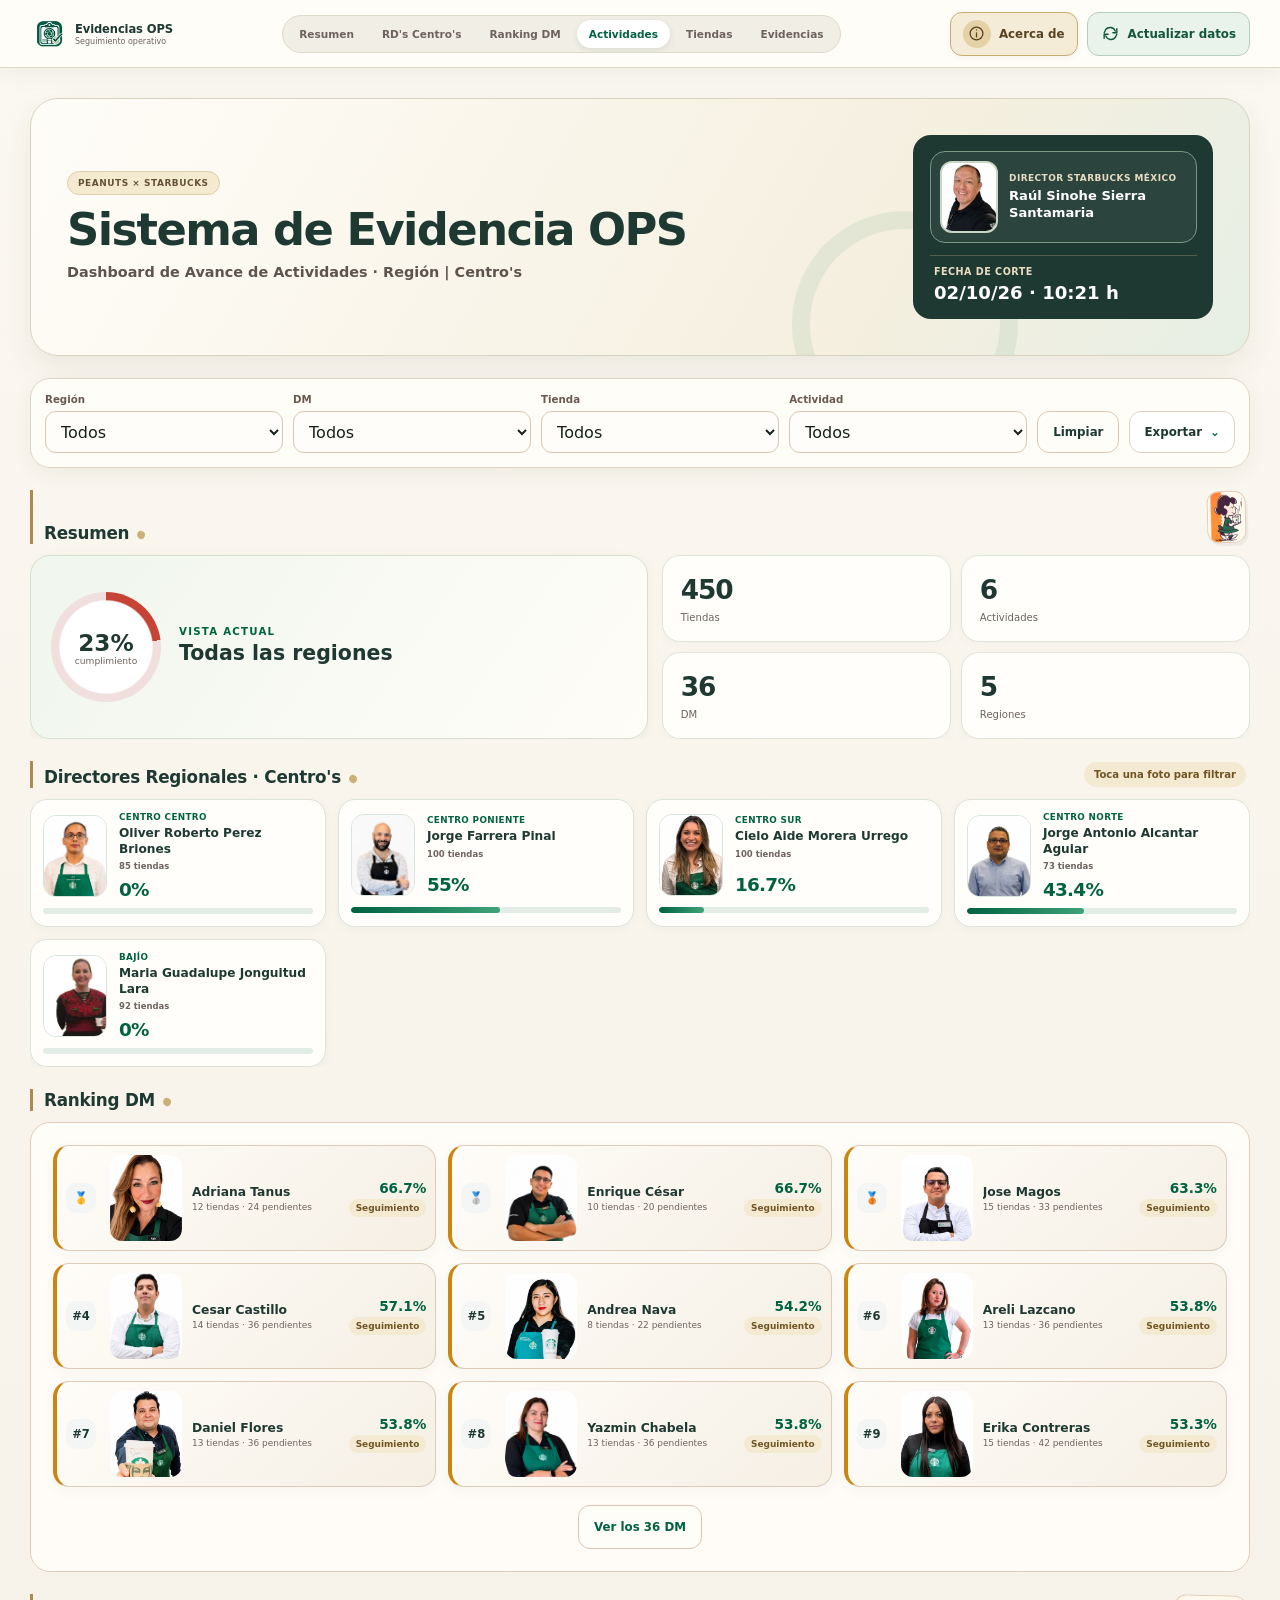
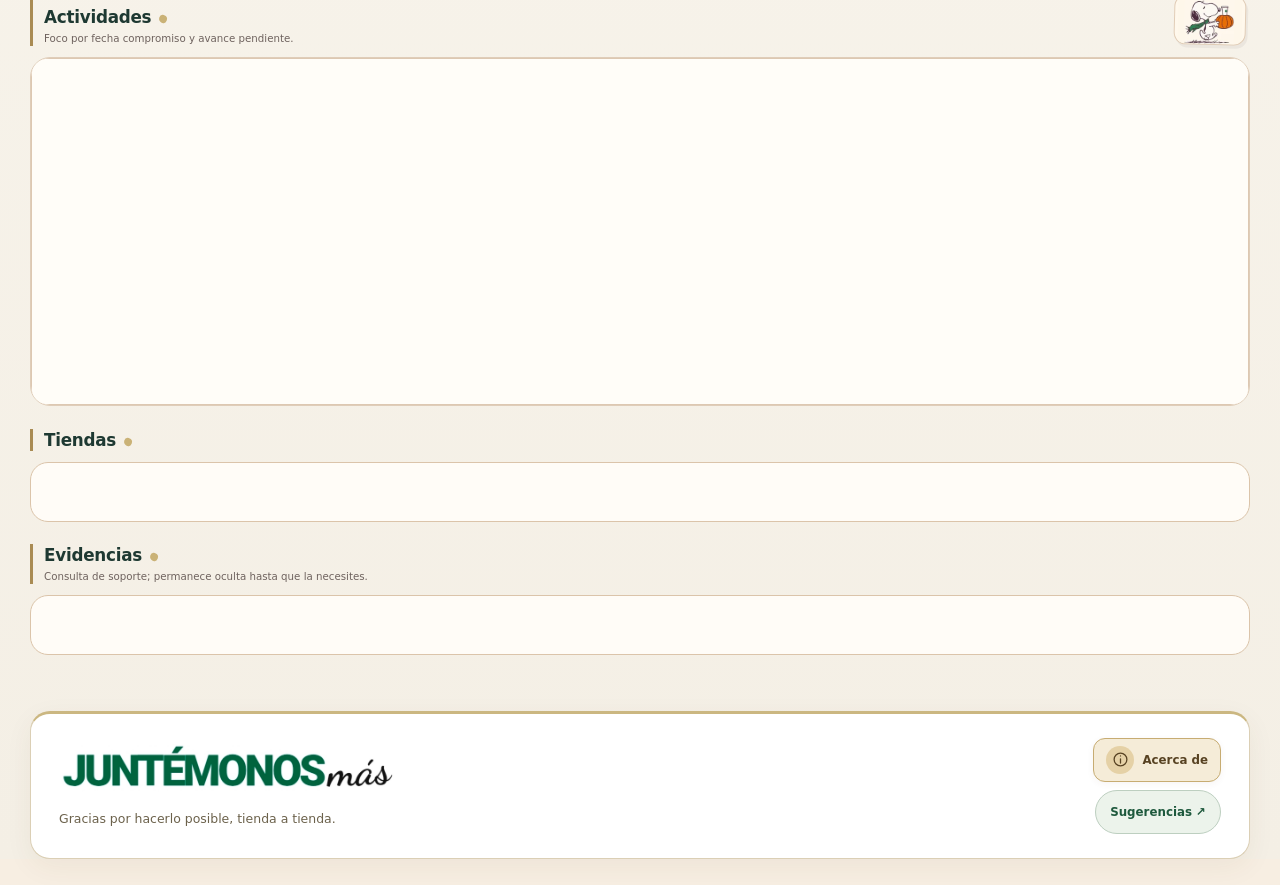
==== commit 3d4c0794: "Add files via upload" ====
--- a/index.html
+++ b/index.html
@@ -57,7 +57,6 @@
           <span><small id="director-role">Director Starbucks México</small><strong id="director-name">Raúl Sinohe Sierra Santamaria</strong></span>
         </article>
         <div class="cut-chip"><span>Fecha de corte</span><strong id="last-updated">—</strong></div>
-      <span id="connection-status" class="connection" role="status" aria-live="polite" data-state="loading"><i aria-hidden="true"></i>Consultando…</span>
       </div>
     </section>
 
@@ -208,41 +207,54 @@
   <dialog id="about-dialog" class="about-dialog" aria-labelledby="about-title" aria-describedby="about-intro">
     <div class="about-top">
       <button id="about-close" class="about-close" type="button" aria-label="Cerrar guía de captura" autofocus>×</button>
-      <span class="about-kicker">Acerca de</span>
+      <span class="about-kicker">Acerca de · Excelencia Operativa</span>
       <h2 id="about-title">Conoce Evidencias OPS</h2>
-      <p id="about-intro">Un espacio para acompañar a tu tienda y dar seguimiento a cada actividad.</p>
+      <p id="about-intro">Una captura correcta en Forms es el primer paso para dar seguimiento confiable a tu tienda.</p>
     </div>
     <div class="about-body">
+      <p class="about-purpose"><strong>Primero tu tienda, después el tablero.</strong> Registra con cuidado, confirma tu envío y revisa el avance publicado.</p>
       <div class="capture-guide">
         <details class="ceco-rule" open>
-          <summary><span class="guide-number" aria-hidden="true">1</span><strong>CeCo: exactamente 5 dígitos</strong></summary>
+          <summary><span class="guide-number" aria-hidden="true">1</span><strong>Primero, completa Forms correctamente</strong></summary>
           <div class="guide-detail">
+            <p class="guide-key"><strong>CeCo: exactamente 5 dígitos</strong></p>
             <div class="ceco-example" role="img" aria-label="Ejemplo de CeCo: 38117"><span aria-hidden="true">3</span><span aria-hidden="true">8</span><span aria-hidden="true">1</span><span aria-hidden="true">1</span><span aria-hidden="true">7</span></div>
             <small class="ceco-example-label">Ejemplo · usa el CeCo de tu tienda</small>
-            <p>Confirma el CeCo de tu tienda. Un código incorrecto puede afectar la visibilidad de tu reporte.</p>
+            <p>Usa el CeCo real de tu tienda, sin letras ni dígitos adicionales. Selecciona la actividad que estás registrando y confirma que corresponde a tu tienda.</p>
           </div>
         </details>
         <details>
-          <summary><span class="guide-number" aria-hidden="true">2</span><strong>Revisa la actividad vigente</strong></summary>
-          <div class="guide-detail"><p>Las actividades se actualizan. Lee con atención las imágenes y descripciones de Forms antes de responder.</p></div>
+          <summary><span class="guide-number" aria-hidden="true">2</span><strong>Valida antes de enviar</strong></summary>
+          <div class="guide-detail"><ul class="about-checklist"><li>Lee las imágenes y descripciones de la actividad vigente.</li><li>Registra las cantidades en el rango solicitado; escribe 0 sólo cuando corresponda.</li><li>Adjunta todas las evidencias solicitadas, claras y de tu tienda.</li></ul><p>Una actividad por envío. Revisa las respuestas y espera la confirmación de Forms.</p></div>
         </details>
         <details>
-          <summary><span class="guide-number" aria-hidden="true">3</span><strong>Carga lo que se solicita</strong></summary>
-          <div class="guide-detail"><p>Una actividad por envío. Registra las cantidades y evidencias solicitadas para tu tienda.</p></div>
+          <summary><span class="guide-number" aria-hidden="true">3</span><strong>Comprueba tu avance</strong></summary>
+          <div class="guide-detail"><p>Después de la siguiente carga, filtra tu tienda y actividad. Confirma la fecha de corte y revisa el avance y las evidencias publicadas.</p><p>Si tu envío aún no aparece, revisa su llenado y el resumen de carga de esta guía.</p></div>
         </details>
       </div>
-      <aside class="correction-note"><strong>¿Corregir o actualizar?</strong><p>Realiza nuevamente la encuesta con el mismo CeCo y actividad. En la siguiente carga se toma la respuesta más reciente.</p></aside>
+      <aside class="correction-note"><strong>¿Corregir o actualizar?</strong><p>Realiza nuevamente la encuesta con el CeCo correcto y la misma actividad. Tu nuevo envío se evalúa en la siguiente carga; debe pasar las validaciones para contar en el avance.</p></aside>
       <div class="about-actions">
         <a class="about-forms" href="https://forms.cloud.microsoft/e/5aXteVaGKm" target="_blank" rel="noopener noreferrer">Realizar Forms <span aria-hidden="true">↗</span></a>
         <a id="about-evidence-link" class="about-review" href="#evidencias">Ver evidencias</a>
       </div>
       <p class="forms-context">Puedes usar cualquier correo corporativo. Forms es externo; el tablero utiliza sus respuestas.</p>
+      <section id="about-load-panel" class="about-load-panel" aria-labelledby="about-load-heading" data-state="loading">
+        <header class="about-panel-heading"><div><span class="about-section-label">Seguimiento confiable</span><h3 id="about-load-heading">Resumen de la carga</h3></div><span id="connection-status" class="connection" role="status" aria-live="polite" data-state="loading"><i aria-hidden="true"></i>Consultando…</span></header>
+        <p id="about-load-summary" class="about-load-summary" role="status" aria-live="polite">Estamos consultando la información publicada.</p>
+        <p class="about-load-cut">Fecha de corte de la carga disponible: <strong id="about-load-date">Sin datos</strong></p>
+        <details id="about-load-details" class="about-load-details" hidden><summary>Ver qué revisar y cómo corregirlo</summary><ul id="about-load-findings" class="about-load-findings"></ul></details>
+      </section>
+      <section class="about-refresh-panel" aria-labelledby="about-refresh-heading">
+        <div><span class="about-section-label">Después de capturar</span><h3 id="about-refresh-heading">Actualizar datos</h3><p>Consulta la última versión publicada del tablero. No envía Forms ni incorpora nuevas respuestas por sí solo.</p><small>Si acabas de responder, espera la siguiente carga y confirma la fecha de corte.</small></div>
+        <button id="about-refresh-button" class="about-refresh-button" type="button"><svg viewBox="0 0 24 24" aria-hidden="true"><path d="M20 6v5h-5M4 18v-5h5M18 9a7 7 0 0 0-12-2L4 11M6 15a7 7 0 0 0 12 2l2-4"/></svg><span id="about-refresh-label">Actualizar datos</span></button>
+      </section>
       <a class="about-document" href="./assets/about/Sistema_de_Evidencias_OPS.pdf" download="Sistema de Evidencias OPS.pdf" data-project-document><span class="document-icon" aria-hidden="true"><svg viewBox="0 0 24 24"><path d="M14 3H5v18h14V8l-5-5ZM14 3v5h5M12 11v6m-3-3 3 3 3-3"/></svg></span><span><strong>Descargar guía del proyecto</strong><small>Sistema de Evidencias OPS · PDF</small></span><span aria-hidden="true">↓</span></a>
       <section class="about-team" aria-label="Equipo del proyecto">
+        <span class="about-section-label">Excelencia Operativa · Tienda a tienda</span>
         <p class="about-team-message">Con cariño, para acompañar tu operación.</p>
         <div class="about-people">
-          <article class="about-person"><img src="./assets/about/enrique-cesar.jpeg" alt="" width="1079" height="1397" loading="lazy" decoding="async"><strong>Enrique Cesar</strong></article>
-          <article class="about-person"><img src="./assets/about/jorge-alcantar.png" alt="" width="1154" height="1363" loading="lazy" decoding="async"><strong>Jorge Alcantar</strong></article>
+          <article class="about-person"><img src="./assets/about/enrique-cesar.jpeg" alt="Enrique Cesar" width="1079" height="1397" loading="lazy" decoding="async"><div><strong>Enrique Cesar</strong><small>Diseño del proyecto</small></div></article>
+          <article class="about-person"><img src="./assets/about/jorge-alcantar.png" alt="Jorge Alcantar" width="1154" height="1363" loading="lazy" decoding="async"><div><strong>Jorge Alcantar</strong><small>Diseño del proyecto</small></div></article>
         </div>
       </section>
     </div>
--- a/styles.css
+++ b/styles.css
@@ -617,3 +617,63 @@
   #refresh-button { display: inline-flex; width: 36px; min-height: 36px; padding: 7px; }
   #refresh-label { display: none; }
 }
+
+/* Acerca de · Excelencia Operativa: captura, validación y acompañamiento. */
+.about-dialog { width: min(740px, calc(100% - 32px)); }
+.about-top { position: sticky; z-index: 2; top: 0; padding: 22px 28px 20px; background: linear-gradient(120deg, #006241, #1e3932); }
+.about-top h2 { margin-top: 8px; font-size: clamp(1.35rem, 4vw, 1.7rem); }
+.about-body { display: grid; gap: 18px; padding: 24px 28px 28px; }
+.about-purpose { margin: 0; border-left: 3px solid #bda366; padding: 2px 0 2px 12px; color: #52685a; font-size: .82rem; line-height: 1.55; }
+.about-purpose strong { display: block; margin-bottom: 3px; color: #1e3932; }
+.capture-guide, .forms-context { margin: 0; }
+.guide-key { margin-top: 0; color: #006241; }
+.about-checklist { display: grid; gap: 7px; margin: 0 0 10px; padding-left: 18px; color: #52685a; font-size: .82rem; line-height: 1.5; }
+.about-actions { margin-top: 0; }
+.correction-note { margin: 0; }
+.about-section-label { display: block; margin-bottom: 6px; color: #617165; font-size: .62rem; font-weight: 800; letter-spacing: .06em; text-transform: uppercase; }
+.about-panel-heading { display: flex; align-items: flex-start; justify-content: space-between; gap: 12px; }
+.about-panel-heading h3, .about-refresh-panel h3 { margin: 0; color: #1e3932; font-size: 1.05rem; letter-spacing: -.015em; }
+.about-load-panel { min-width: 0; border: 1px solid #d1e2d7; border-radius: 18px; background: #f0f7f2; padding: 18px; }
+.about-load-panel[data-state="review"] { border-color: #e0c690; background: #fff8e9; }
+.about-load-panel[data-state="error"] { border-color: #e6bbb7; background: #fff4f2; }
+.about-load-panel[data-state="loading"] { border-color: #dce3df; background: #f5f7f5; }
+.about-load-panel .connection { display: inline-flex; flex: 0 1 auto; gap: 6px; padding: 6px 9px; font-size: .66rem; line-height: 1.35; }
+.about-load-panel .connection i { flex: 0 0 7px; }
+.about-load-summary { margin: 12px 0 8px; color: #475c4e; font-size: .82rem; line-height: 1.55; }
+.about-load-cut { margin: 0; color: #68786e; font-size: .72rem; line-height: 1.5; }
+.about-load-cut strong { color: #314b3c; }
+.about-load-details { margin-top: 14px; border-top: 1px solid rgba(109,89,42,.2); padding-top: 10px; }
+.about-load-details summary { display: flex; min-height: 44px; align-items: center; color: #624819; font-size: .78rem; font-weight: 800; cursor: pointer; }
+.about-load-findings { display: grid; gap: 10px; margin: 8px 0 0; padding: 0; list-style: none; }
+.about-load-findings li { min-width: 0; border: 1px solid #e6d9be; border-radius: 11px; background: rgba(255,255,255,.75); padding: 12px; }
+.about-load-findings li > div { display: flex; gap: 12px; justify-content: space-between; align-items: center; }
+.about-load-findings strong { color: #493e25; font-size: .78rem; line-height: 1.4; }
+.about-finding-count { flex: 0 0 auto; border-radius: 999px; background: #f0e2bf; color: #624819; padding: 3px 9px; font-size: .75rem; font-weight: 800; }
+.about-load-findings p { margin: 7px 0 0; color: #645d4a; font-size: .76rem; line-height: 1.55; overflow-wrap: anywhere; }
+.about-refresh-panel { display: grid; grid-template-columns: minmax(0, 1fr) auto; align-items: center; gap: 16px; border: 1px solid #d5e1d8; border-radius: 18px; padding: 18px; background: #fff; }
+.about-refresh-panel p { margin: 9px 0 6px; color: #52685a; font-size: .8rem; line-height: 1.5; }
+.about-refresh-panel small { display: block; color: #647469; font-size: .73rem; line-height: 1.5; }
+.about-refresh-button { display: inline-flex; min-height: 46px; align-items: center; justify-content: center; gap: 8px; border: 1px solid #006241; border-radius: 11px; background: #006241; color: white; padding: 10px 14px; font-size: .76rem; font-weight: 800; cursor: pointer; }
+.about-refresh-button:hover { background: #1e3932; }
+.about-document { margin: 0; }
+.about-team { margin: 0; border-top: 1px solid #d9dfd5; padding-top: 18px; }
+.about-team-message { margin: 8px 0 16px; color: #1e3932; font-size: .97rem; font-weight: 750; letter-spacing: -.01em; }
+.about-person { min-width: 0; align-items: center; border: 1px solid #e2e4da; border-radius: 15px; background: #fff; padding: 12px; gap: 12px; }
+.about-person img { flex-basis: 66px; width: 66px; height: 84px; object-fit: contain; object-position: center bottom; border-radius: 10px; }
+.about-person > div { min-width: 0; }
+.about-person strong { display: block; color: #1e3932; font-size: .86rem; }
+.about-person small { display: block; margin-top: 5px; color: #6a776d; font-size: .67rem; line-height: 1.45; }
+@media (max-width: 600px) {
+  .about-dialog { width: calc(100% - 16px); max-height: calc(100dvh - 16px); border-radius: 18px; }
+  .about-top { padding: 18px 18px 16px; }
+  .about-top h2 { margin-right: 38px; }
+  .about-top p { font-size: .77rem; }
+  .about-body { padding: 18px 16px 22px; gap: 16px; }
+  .about-panel-heading { flex-direction: column; gap: 10px; }
+  .about-refresh-panel { grid-template-columns: 1fr; gap: 12px; }
+  .about-refresh-button { width: 100%; }
+  .about-person { align-items: center; padding: 10px; }
+  .about-person img { flex-basis: auto; width: 60px; height: 78px; }
+  .about-person strong { font-size: .78rem; }
+  .about-person > div { text-align: center; }
+}
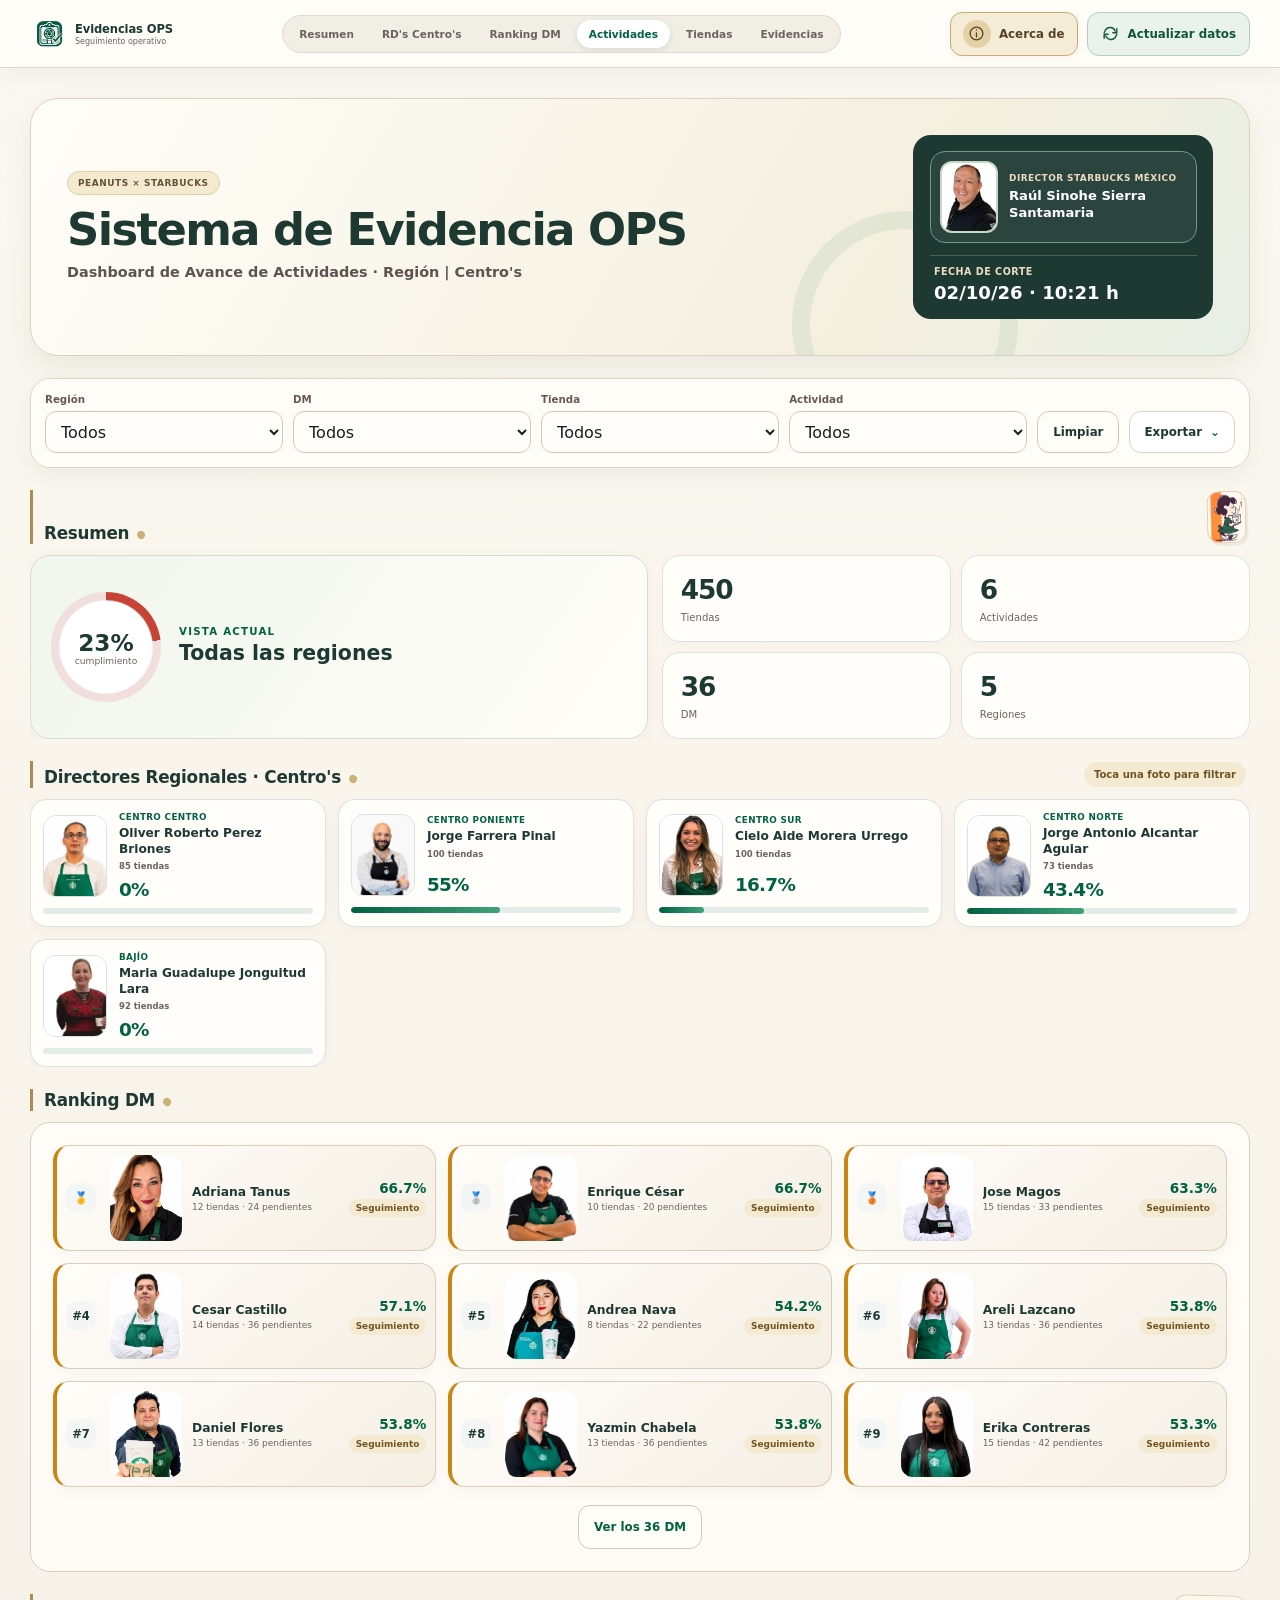
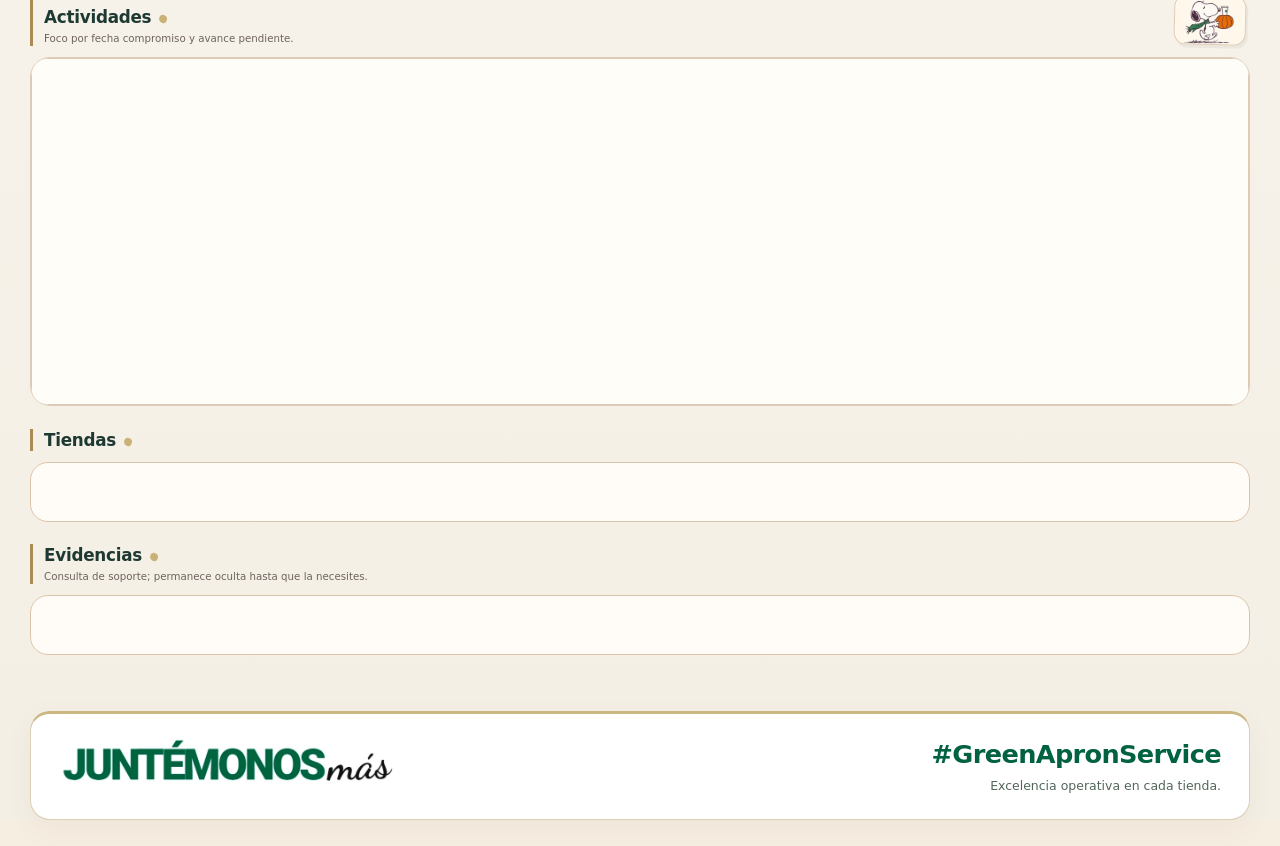
==== commit 9a30e8e3: "Add files via upload" ====
--- a/index.html
+++ b/index.html
@@ -262,8 +262,9 @@
 
   <footer class="campaign-footer executive-footer">
     <div class="footer-content">
-      <div class="footer-brand"><img class="footer-wordmark" src="./assets/ui/juntemonos-mas.jpeg" alt="Juntémonos más" width="1536" height="259" loading="lazy" decoding="async"><p>Gracias por hacerlo posible, tienda a tienda.</p></div>
-      <nav class="footer-links" aria-label="Guía y contacto">
+      <div class="footer-brand"><img class="footer-wordmark" src="./assets/ui/juntemonos-mas.jpeg" alt="Juntémonos más" width="1536" height="259" loading="lazy" decoding="async"></div>
+      <div class="footer-service"><strong>#GreenApronService</strong><p>Excelencia operativa en cada tienda.</p></div>
+      <nav class="footer-links" aria-label="Guía y contacto" hidden>
         <button class="about-trigger" type="button" data-open-about aria-haspopup="dialog" aria-controls="about-dialog" aria-label="Acerca de · Guía para Gerentes de Tienda"><span class="about-symbol" aria-hidden="true"><svg viewBox="0 0 24 24"><circle cx="12" cy="12" r="9"/><path d="M12 11v6M12 7h.01"/></svg></span>Acerca de</button>
         <a class="feedback-link" href="https://wa.me/message/ENKDSAHYHIGAN1" target="_blank" rel="noopener noreferrer" aria-label="Comentarios y sugerencias por WhatsApp">Sugerencias ↗</a>
       </nav>
--- a/styles.css
+++ b/styles.css
@@ -507,10 +507,11 @@
 .forms-context { margin: 9px 0 0; color: #58675d; font-size: .67rem; line-height: 1.4; }
 .about-team-message { margin: 0 0 12px; color: #675332; font-size: .81rem; font-weight: 650; line-height: 1.4; }
 body > footer.campaign-footer.executive-footer { display: block; width: min(calc(100% - (var(--page-gutter) * 2)), var(--content-width)); margin: 0 auto 26px; border: 1px solid #315a4a; border-radius: 20px; background: #1e3932; color: white; padding: 20px 26px; }
-.executive-footer .footer-content { display: flex; align-items: center; justify-content: space-between; gap: 20px; }
+.executive-footer .footer-content { display: grid; grid-template-columns: minmax(0, 1fr) auto; align-items: center; gap: 24px; }
 .executive-footer .footer-brand strong { color: #f0e5cf; font-size: 1.1rem; }
 .executive-footer .footer-brand img { width: 38px; height: 38px; border-radius: 9px; background: white; padding: 3px; }
 .footer-links { display: flex; flex-wrap: wrap; align-items: center; justify-content: flex-end; gap: 8px; }
+.executive-footer .footer-links[hidden] { display: none; }
 .footer-links a, .footer-links button { display: inline-flex; min-height: 44px; align-items: center; border: 1px solid #729b87; border-radius: 999px; background: transparent; color: white; padding: 8px 14px; font-size: .74rem; font-weight: 750; text-decoration: none; cursor: pointer; }
 .footer-links a:hover, .footer-links button:hover { background: #315d49; }
 @media (max-width: 720px) {
@@ -521,7 +522,7 @@
   .about-body { padding: 18px 20px 20px; }
   .about-person { flex-direction: column; align-items: flex-start; gap: 6px; }
   body > footer.campaign-footer.executive-footer { padding: 18px 20px; }
-  .executive-footer .footer-content { flex-direction: column; align-items: flex-start; gap: 14px; }
+  .executive-footer .footer-content { gap: 12px; }
   .footer-links { justify-content: flex-start; }
 }
 @media (max-width: 380px) {
@@ -568,16 +569,20 @@
 @keyframes refresh-turn { to { transform: rotate(360deg); } }
 .sr-only { position: absolute; width: 1px; height: 1px; overflow: hidden; clip-path: inset(50%); white-space: nowrap; }
 body > footer.campaign-footer.executive-footer { border: 1px solid #dbcfb5; border-top: 3px solid #cbb781; background: #fff; color: #1e3932; padding: 24px 28px; box-shadow: 0 8px 28px rgba(91,74,34,.06); }
-.executive-footer .footer-brand { display: grid; justify-items: start; gap: 9px; }
+.executive-footer .footer-brand { display: block; min-width: 0; }
 .executive-footer .footer-brand .footer-wordmark { width: min(340px, 100%); height: auto; border-radius: 0; background: white; padding: 0; }
-.executive-footer .footer-brand p { margin: 0; color: #6c624c; font-size: .78rem; line-height: 1.45; }
+.executive-footer .footer-wordmark { display: block; }
+.footer-service { min-width: 0; text-align: right; }
+.footer-service strong { display: block; color: #006241; font-size: clamp(.72rem, 2.4vw, 1.6rem); font-weight: 800; letter-spacing: -.025em; line-height: 1.2; white-space: nowrap; }
+.footer-service p { max-width: 32ch; margin: 7px 0 0 auto; color: #53665b; font-size: .78rem; line-height: 1.4; }
 .footer-links .feedback-link { border-color: #bdcfc0; background: #ecf3eb; color: #1e593d; }
 .footer-links .feedback-link:hover { border-color: #6d9a7e; background: #dcebe0; }
 @media (max-width: 720px) {
   .hero { background: linear-gradient(150deg, #fffdf8, #f0eddf); }
   .refresh-button { padding-inline: 9px; font-size: .65rem; gap: 6px; }
-  body > footer.campaign-footer.executive-footer { padding: 22px; }
+  body > footer.campaign-footer.executive-footer { padding: 18px 16px; }
   .executive-footer .footer-brand .footer-wordmark { width: min(280px, 100%); }
+  .footer-service p { max-width: 22ch; font-size: .65rem; }
 }
 @media (prefers-reduced-motion: reduce) { .refresh-button[aria-busy="true"] svg { animation: none; } }
 
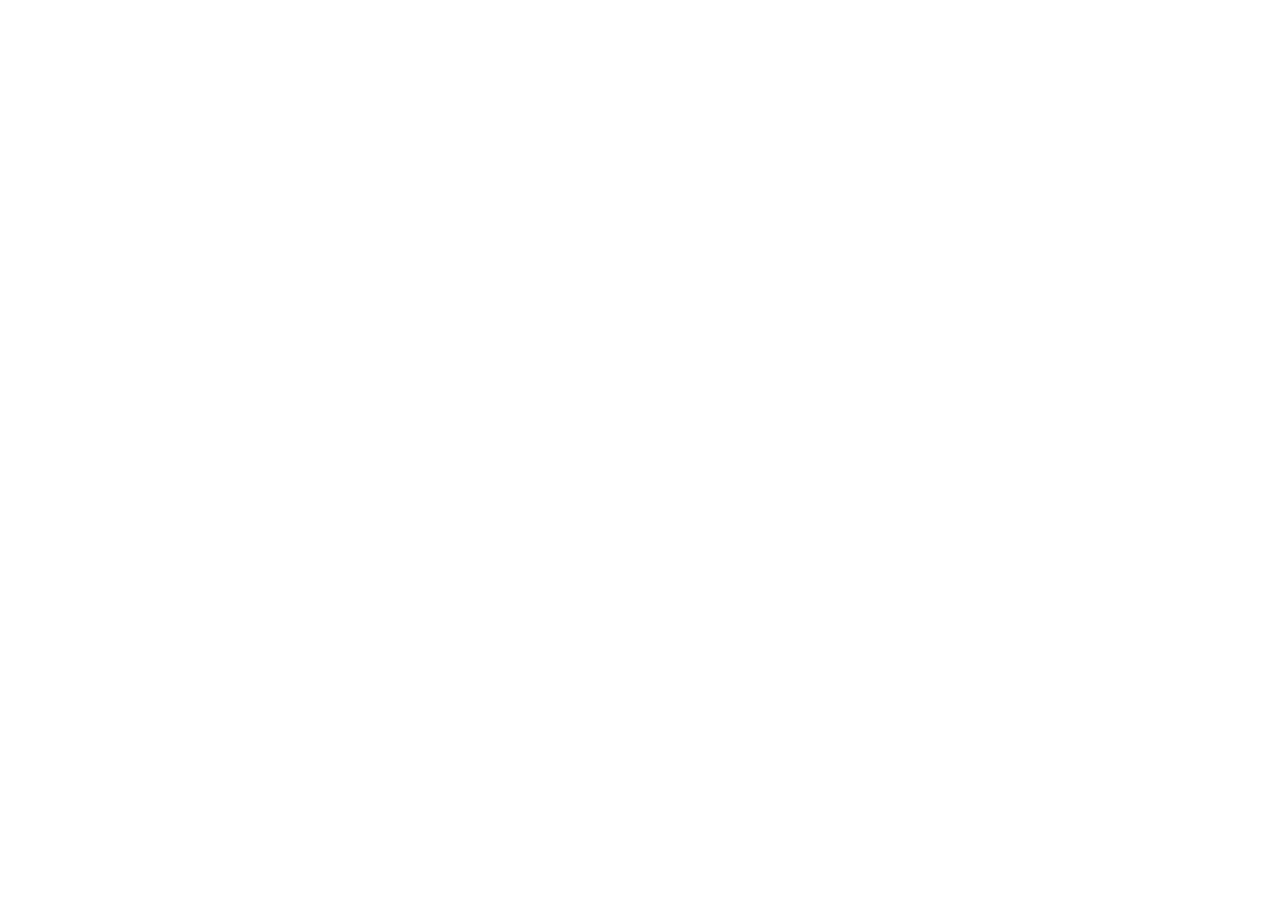
==== commit 3398fd71: "Preparar redirección del portal histórico hacia Azure" ====
--- a/index.html
+++ b/index.html
@@ -1,279 +1,2 @@
 <!doctype html>
-<html lang="es-MX">
-<head>
-  <meta charset="utf-8">
-  <meta name="viewport" content="width=device-width, initial-scale=1, viewport-fit=cover">
-  <meta http-equiv="Cache-Control" content="no-cache, no-store, must-revalidate">
-  <meta http-equiv="Pragma" content="no-cache">
-  <meta http-equiv="Expires" content="0">
-  <meta name="theme-color" content="#d9471c">
-  <meta name="description" content="Sistema de Evidencias OPS para seguimiento de actividades, tiendas abiertas y organigrama regional.">
-  <title>Sistema de Evidencia OPS</title>
-  <link rel="manifest" href="./manifest.webmanifest">
-  <link rel="icon" href="./assets/icons/icon-64.png" type="image/png">
-  <link rel="stylesheet" href="./styles.css">
-</head>
-<body>
-  <a class="skip-link" href="#main">Ir al contenido</a>
-  <div id="offline-banner" class="notice" hidden>Sin conexión · mostramos la última información disponible.</div>
-  <div id="error-banner" class="notice error" role="alert" hidden></div>
-
-  <header class="app-header">
-    <a class="header-brand" href="#main" aria-label="Sistema de Evidencias OPS · Inicio">
-      <img src="./assets/icons/icon-64.webp" alt="" width="36" height="36">
-      <span><strong>Evidencias OPS</strong><small>Seguimiento operativo</small></span>
-    </a>
-    <nav class="main-nav" aria-label="Navegación principal">
-      <a href="#resumen" aria-current="page">Resumen</a>
-      <a href="#organigrama">RD's Centro's</a>
-      <a href="#ranking">Ranking DM</a>
-      <a id="activities-nav" href="#actividades">Actividades</a>
-      <a id="quantity-nav" href="#inventario-jarras" hidden>Jarras</a>
-      <a id="survey-nav" href="#detalle-actividad" hidden>Detalle</a>
-      <a href="#tiendas">Tiendas</a>
-      <a href="#evidencias">Evidencias</a>
-    </nav>
-    <div class="header-actions">
-      <button class="button quiet about-trigger" type="button" data-open-about aria-haspopup="dialog" aria-controls="about-dialog" aria-label="Acerca de · Guía para Gerentes de Tienda"><span class="about-symbol" aria-hidden="true"><svg viewBox="0 0 24 24"><circle cx="12" cy="12" r="9"/><path d="M12 11v6M12 7h.01"/></svg></span>Acerca de</button>
-      <button id="install-button" class="button quiet" type="button" hidden>Instalar</button>
-      <button id="refresh-button" class="refresh-button" type="button" aria-label="Actualizar datos del tablero" title="Consultar la información publicada más reciente" aria-busy="false">
-        <svg viewBox="0 0 24 24" aria-hidden="true"><path d="M20 6v5h-5M4 18v-5h5M18 9a7 7 0 0 0-12-2L4 11M6 15a7 7 0 0 0 12 2l2-4"/></svg><span id="refresh-label">Actualizar datos</span>
-      </button>
-    </div>
-  </header>
-
-  <span id="refresh-status" class="sr-only" role="status" aria-live="polite"></span>
-
-  <main id="main" tabindex="-1" aria-busy="true">
-    <section class="hero">
-      <div class="hero-copy">
-        <span class="campaign-mark">Peanuts × Starbucks</span>
-        <h1>Sistema de Evidencia OPS</h1>
-        <p>Dashboard de Avance de Actividades · Región | Centro's</p>
-      </div>
-      <div class="hero-status">
-        <article class="hero-director" aria-label="Director Starbucks México">
-          <img id="director-photo" src="./assets/director/raul-sierra-hero.webp" alt="Raúl Sinohe Sierra Santamaria, Director Starbucks México" width="64" height="80" fetchpriority="high" decoding="async">
-          <span><small id="director-role">Director Starbucks México</small><strong id="director-name">Raúl Sinohe Sierra Santamaria</strong></span>
-        </article>
-        <div class="cut-chip"><span>Fecha de corte</span><strong id="last-updated">—</strong></div>
-      </div>
-    </section>
-
-    <section class="filters" aria-label="Filtros del dashboard">
-      <label><span>Región</span><select id="filter-region"><option value="">Todos</option></select></label>
-      <label><span>DM</span><select id="filter-dm"><option value="">Todos</option></select></label>
-      <label><span>Tienda</span><select id="filter-store"><option value="">Todos</option></select></label>
-      <label><span>Actividad</span><select id="filter-activity"><option value="">Todos</option></select></label>
-      <label id="quantity-filter-label" hidden><span>Cantidad</span><select id="filter-quantity"><option value="">Todas</option></select></label>
-      <button id="clear-filters" class="button quiet" type="button">Limpiar</button>
-      <details id="export-menu" class="export-menu"><summary>Exportar</summary><div class="export-actions" aria-label="Exportar reporte">
-        <button id="export-image" class="button primary" type="button"><svg viewBox="0 0 24 24" aria-hidden="true"><rect x="3" y="4" width="18" height="16" rx="2"/><circle cx="8.5" cy="9" r="1.5"/><path d="m4 17 5-5 4 4 2-2 5 5"/></svg>Exportar imagen</button>
-        <button id="export-pdf" class="button quiet" type="button"><svg viewBox="0 0 24 24" aria-hidden="true"><path d="M7 3h7l4 4v14H7zM14 3v5h5M9 15h6M9 18h4"/></svg>Exportar PDF</button>
-        <button id="export-excel" class="button quiet" type="button"><svg viewBox="0 0 24 24" aria-hidden="true"><path d="M5 3h10l4 4v14H5zM15 3v5h4M8 12l5 6M13 12l-5 6"/></svg>Exportar Excel</button>
-      </div></details>
-    </section>
-
-    <nav id="filter-toolbar" class="filter-toolbar" aria-label="Filtros aplicados" aria-live="polite" hidden>
-      <div><span class="filter-toolbar-label">Vista filtrada</span><div id="selected-filter-list" class="selected-filter-list"></div></div>
-      <a class="filter-results-link" href="#tiendas">Ver tiendas</a>
-      <button id="scope-reset" class="filter-reset" type="button">Restablecer</button>
-    </nav>
-
-    <section id="resumen" class="dashboard-section" aria-labelledby="summary-heading">
-      <header class="section-title"><div><h2 id="summary-heading">Resumen</h2></div><img class="section-character character-lucy" src="./assets/campaign/lucy-fall.webp" alt="" width="112" height="150" aria-hidden="true" loading="lazy" decoding="async"></header>
-      <div class="summary" aria-live="polite">
-        <article class="main-score">
-          <div class="score-ring" id="score-ring"><strong id="score-value">—</strong><span>cumplimiento</span></div>
-          <div><p class="eyebrow">Vista actual</p><h3 id="score-title">Todas las regiones</h3><p id="score-message" hidden></p></div>
-        </article>
-        <div id="kpi-grid" class="kpi-grid"></div>
-      </div>
-    </section>
-
-    <section id="organigrama" class="dashboard-section" aria-labelledby="organization-heading">
-      <header class="section-title"><div><h2 id="organization-heading">Directores Regionales · Centro's</h2></div><span class="tag organization-hint">Toca una foto para filtrar</span></header>
-      <div id="organization-grid" class="organization-grid" aria-live="polite"></div>
-    </section>
-
-    <section id="ranking" class="dashboard-section" aria-labelledby="ranking-heading">
-      <header class="section-title"><div><h2 id="ranking-heading">Ranking DM</h2></div></header>
-      <div class="section-block"><div id="dm-team" class="dm-team"></div><button id="dm-toggle" class="button quiet dm-toggle" type="button" aria-expanded="false" aria-controls="dm-team" hidden>Ver todos los DM</button></div>
-    </section>
-
-    <section id="actividades" class="dashboard-section" aria-labelledby="activities-heading">
-      <header class="section-title"><div><h2 id="activities-heading">Actividades</h2><p>Foco por fecha compromiso y avance pendiente.</p></div><img class="section-character character-snoopy" src="./assets/campaign/snoopy-fall.webp" alt="" width="164" height="124" aria-hidden="true" loading="lazy" decoding="async"></header>
-      <article class="panel activities-panel">
-        <div class="table-shell activity-table-shell"><table class="activity-focus-table">
-          <thead><tr><th>Foco</th><th>Actividad</th><th>Fecha compromiso</th><th>Realizadas</th><th>Avance</th><th>Estado</th></tr></thead>
-          <tbody id="activity-progress"></tbody>
-        </table></div>
-      </article>
-    </section>
-
-    <section id="inventario-jarras" class="dashboard-section quantity-section" aria-labelledby="quantity-heading" hidden>
-      <header class="section-title"><div><p class="eyebrow">Actividad seleccionada</p><h2 id="quantity-heading">Jarras en buen estado</h2></div><span id="quantity-response-chip" class="tag">—</span></header>
-      <div class="quantity-layout">
-        <article class="panel quantity-responders">
-          <header class="quantity-panel-head"><div><span class="quantity-step">1</span><div><h3>Respuesta por tienda</h3></div></div><strong id="quantity-response-rate">0%</strong></header>
-          <div class="quantity-progress" aria-hidden="true"><i id="quantity-response-bar"></i></div>
-          <div class="table-shell quantity-table-shell"><table>
-            <thead><tr><th>Tienda</th><th>DM</th><th>Blender</th><th>Cold Foam</th><th>Evidencia</th></tr></thead>
-            <tbody id="quantity-response-table"></tbody>
-          </table></div>
-        </article>
-        <article class="panel quantity-consolidation">
-          <header class="quantity-panel-head"><div><span class="quantity-step">2</span><div><h3 id="quantity-consolidation-title">Consolidado de respuestas</h3><p id="quantity-scope">Vista actual</p></div></div></header>
-          <div id="quantity-mode" class="quantity-mode" role="group" aria-label="Lectura del consolidado FHW" hidden>
-            <button type="button" data-fhw-mode="total" aria-pressed="true">Total</button>
-            <button type="button" data-fhw-mode="average" aria-pressed="false">Promedio</button>
-          </div>
-          <p id="quantity-reading" class="quantity-reading" hidden></p>
-          <div id="quantity-totals" class="quantity-totals" aria-live="polite" aria-atomic="true"></div>
-          <div id="quantity-bars" class="quantity-bars" aria-label="Comparativo de piezas"></div>
-          <div id="quantity-breakdowns" class="quantity-breakdowns"></div>
-        </article>
-      </div>
-    </section>
-
-    <section id="detalle-actividad" class="dashboard-section survey-section" aria-labelledby="survey-heading" hidden>
-      <header class="section-title"><div><p class="eyebrow">Actividad seleccionada</p><h2 id="survey-heading">Impacto operativo</h2></div><span id="survey-response-chip" class="tag">—</span></header>
-      <div class="survey-layout">
-        <article class="panel survey-general">
-          <header class="survey-panel-head"><div><span class="survey-step">1</span><div><h3>Respuesta general</h3><p id="survey-primary-label">Sólo respuestas con valor.</p></div></div><strong id="survey-response-rate">0%</strong></header>
-          <div class="quantity-progress" aria-hidden="true"><i id="survey-response-bar"></i></div>
-          <div id="survey-answer-bars" class="survey-bars" aria-label="Respuestas generales"></div>
-          <div class="table-shell survey-table-shell"><table>
-            <thead><tr><th>Tienda</th><th>DM</th><th>Respuesta</th></tr></thead>
-            <tbody id="survey-response-table"></tbody>
-          </table></div>
-        </article>
-        <article id="survey-impact-panel" class="panel survey-impact" hidden>
-          <header class="survey-panel-head"><div><span class="survey-step">2</span><div><h3 id="survey-detail-title">Tiendas que modificaron horario</h3><p id="survey-scope">Vista actual</p></div></div><strong id="survey-impact-count">0</strong></header>
-          <div id="survey-breakdowns" class="survey-breakdowns" aria-label="Desglose de horarios"></div>
-          <div class="table-shell survey-table-shell"><table>
-            <thead id="survey-impact-head"></thead>
-            <tbody id="survey-impact-table"></tbody>
-          </table></div>
-        </article>
-      </div>
-    </section>
-
-    <section id="tiendas" class="dashboard-section" aria-labelledby="stores-heading">
-      <header class="section-title"><div><h2 id="stores-heading">Tiendas</h2></div></header>
-      <details id="store-details" class="evidence-disclosure">
-        <summary><span>Consultar avance general por tienda</span><small id="store-count">—</small></summary>
-        <div class="evidence-content"><div class="table-shell"><table><thead><tr><th>Ranking</th><th>CeCo</th><th>Tienda</th><th>Realizadas</th><th>Avance</th><th>Estado</th></tr></thead><tbody id="store-table"></tbody></table></div></div>
-      </details>
-    </section>
-
-    <section id="evidencias" class="dashboard-section evidence-section" aria-labelledby="evidence-heading">
-      <header class="section-title"><div><h2 id="evidence-heading">Evidencias</h2><p>Consulta de soporte; permanece oculta hasta que la necesites.</p></div></header>
-      <details id="evidence-details" class="evidence-disclosure">
-        <summary><span>Consultar evidencias</span><small id="evidence-count">—</small></summary>
-        <div class="evidence-content">
-          <div class="evidence-filters" aria-label="Filtros de evidencias">
-            <label><span>Región</span><select id="evidence-filter-region"><option value="">Todos</option></select></label>
-            <label><span>DM</span><select id="evidence-filter-dm"><option value="">Todos</option></select></label>
-            <label><span>Actividad</span><select id="evidence-filter-activity"><option value="">Todos</option></select></label>
-            <label><span>Tienda</span><select id="evidence-filter-store"><option value="">Todos</option></select></label>
-          </div>
-          <button id="evidence-toggle" class="button compact" type="button" hidden>Ver todas</button>
-          <div class="evidence-head" aria-hidden="true"><span>Actividad</span><span>Tienda</span><span>Link del archivo</span></div>
-          <div id="evidence-grid" class="evidence-grid"></div>
-        </div>
-      </details>
-    </section>
-  </main>
-
-  <section id="export-modal" class="export-modal" role="dialog" aria-modal="true" aria-labelledby="export-modal-title" hidden>
-    <article class="export-card">
-      <button id="export-modal-close" class="export-close" type="button" aria-label="Cerrar exportación" hidden>Cerrar <span aria-hidden="true">×</span></button>
-      <img id="export-modal-image" src="./assets/ui/Damos_Seguimiento.webp" alt="Le damos seguimiento, estamos trabajando para ti" width="768" height="512" loading="lazy" decoding="async">
-      <div class="export-card-copy">
-        <p id="export-modal-kicker" class="eyebrow">Preparando exportación</p>
-        <h2 id="export-modal-title">Confirma tu exportación</h2>
-        <p id="export-modal-message">Revisa el alcance antes de descargar.</p>
-        <div id="export-modal-summary" class="export-filter-summary" aria-live="polite"></div>
-        <div class="export-progress" id="export-progress" aria-hidden="true" hidden><span></span></div>
-        <div class="export-modal-actions">
-          <button id="export-modal-cancel" class="button quiet" type="button">Cancelar</button>
-          <button id="export-modal-accept" class="button primary" type="button">Aceptar y descargar</button>
-        </div>
-      </div>
-    </article>
-  </section>
-
-  <dialog id="about-dialog" class="about-dialog" aria-labelledby="about-title" aria-describedby="about-intro">
-    <div class="about-top">
-      <button id="about-close" class="about-close" type="button" aria-label="Cerrar guía de captura" autofocus>×</button>
-      <span class="about-kicker">Acerca de · Excelencia Operativa</span>
-      <h2 id="about-title">Conoce Evidencias OPS</h2>
-      <p id="about-intro">Una captura correcta en Forms es el primer paso para dar seguimiento confiable a tu tienda.</p>
-    </div>
-    <div class="about-body">
-      <p class="about-purpose"><strong>Primero tu tienda, después el tablero.</strong> Registra con cuidado, confirma tu envío y revisa el avance publicado.</p>
-      <div class="capture-guide">
-        <details class="ceco-rule" open>
-          <summary><span class="guide-number" aria-hidden="true">1</span><strong>Primero, completa Forms correctamente</strong></summary>
-          <div class="guide-detail">
-            <p class="guide-key"><strong>CeCo: exactamente 5 dígitos</strong></p>
-            <div class="ceco-example" role="img" aria-label="Ejemplo de CeCo: 38117"><span aria-hidden="true">3</span><span aria-hidden="true">8</span><span aria-hidden="true">1</span><span aria-hidden="true">1</span><span aria-hidden="true">7</span></div>
-            <small class="ceco-example-label">Ejemplo · usa el CeCo de tu tienda</small>
-            <p>Usa el CeCo real de tu tienda, sin letras ni dígitos adicionales. Selecciona la actividad que estás registrando y confirma que corresponde a tu tienda.</p>
-          </div>
-        </details>
-        <details>
-          <summary><span class="guide-number" aria-hidden="true">2</span><strong>Valida antes de enviar</strong></summary>
-          <div class="guide-detail"><ul class="about-checklist"><li>Lee las imágenes y descripciones de la actividad vigente.</li><li>Registra las cantidades en el rango solicitado; escribe 0 sólo cuando corresponda.</li><li>Adjunta todas las evidencias solicitadas, claras y de tu tienda.</li></ul><p>Una actividad por envío. Revisa las respuestas y espera la confirmación de Forms.</p></div>
-        </details>
-        <details>
-          <summary><span class="guide-number" aria-hidden="true">3</span><strong>Comprueba tu avance</strong></summary>
-          <div class="guide-detail"><p>Después de la siguiente carga, filtra tu tienda y actividad. Confirma la fecha de corte y revisa el avance y las evidencias publicadas.</p><p>Si tu envío aún no aparece, revisa su llenado y el resumen de carga de esta guía.</p></div>
-        </details>
-      </div>
-      <aside class="correction-note"><strong>¿Corregir o actualizar?</strong><p>Realiza nuevamente la encuesta con el CeCo correcto y la misma actividad. Tu nuevo envío se evalúa en la siguiente carga; debe pasar las validaciones para contar en el avance.</p></aside>
-      <div class="about-actions">
-        <a class="about-forms" href="https://forms.cloud.microsoft/e/5aXteVaGKm" target="_blank" rel="noopener noreferrer">Realizar Forms <span aria-hidden="true">↗</span></a>
-        <a id="about-evidence-link" class="about-review" href="#evidencias">Ver evidencias</a>
-      </div>
-      <p class="forms-context">Puedes usar cualquier correo corporativo. Forms es externo; el tablero utiliza sus respuestas.</p>
-      <section id="about-load-panel" class="about-load-panel" aria-labelledby="about-load-heading" data-state="loading">
-        <header class="about-panel-heading"><div><span class="about-section-label">Seguimiento confiable</span><h3 id="about-load-heading">Resumen de la carga</h3></div><span id="connection-status" class="connection" role="status" aria-live="polite" data-state="loading"><i aria-hidden="true"></i>Consultando…</span></header>
-        <p id="about-load-summary" class="about-load-summary" role="status" aria-live="polite">Estamos consultando la información publicada.</p>
-        <p class="about-load-cut">Fecha de corte de la carga disponible: <strong id="about-load-date">Sin datos</strong></p>
-        <details id="about-load-details" class="about-load-details" hidden><summary>Ver qué revisar y cómo corregirlo</summary><ul id="about-load-findings" class="about-load-findings"></ul></details>
-      </section>
-      <section class="about-refresh-panel" aria-labelledby="about-refresh-heading">
-        <div><span class="about-section-label">Después de capturar</span><h3 id="about-refresh-heading">Actualizar datos</h3><p>Consulta la última versión publicada del tablero. No envía Forms ni incorpora nuevas respuestas por sí solo.</p><small>Si acabas de responder, espera la siguiente carga y confirma la fecha de corte.</small></div>
-        <button id="about-refresh-button" class="about-refresh-button" type="button"><svg viewBox="0 0 24 24" aria-hidden="true"><path d="M20 6v5h-5M4 18v-5h5M18 9a7 7 0 0 0-12-2L4 11M6 15a7 7 0 0 0 12 2l2-4"/></svg><span id="about-refresh-label">Actualizar datos</span></button>
-      </section>
-      <a class="about-document" href="./assets/about/Sistema_de_Evidencias_OPS.pdf" download="Sistema de Evidencias OPS.pdf" data-project-document><span class="document-icon" aria-hidden="true"><svg viewBox="0 0 24 24"><path d="M14 3H5v18h14V8l-5-5ZM14 3v5h5M12 11v6m-3-3 3 3 3-3"/></svg></span><span><strong>Descargar guía del proyecto</strong><small>Sistema de Evidencias OPS · PDF</small></span><span aria-hidden="true">↓</span></a>
-      <section class="about-team" aria-label="Equipo del proyecto">
-        <span class="about-section-label">Excelencia Operativa · Tienda a tienda</span>
-        <p class="about-team-message">Con cariño, para acompañar tu operación.</p>
-        <div class="about-people">
-          <article class="about-person"><img src="./assets/about/enrique-cesar.jpeg" alt="Enrique Cesar" width="1079" height="1397" loading="lazy" decoding="async"><div><strong>Enrique Cesar</strong><small>Diseño del proyecto</small></div></article>
-          <article class="about-person"><img src="./assets/about/jorge-alcantar.png" alt="Jorge Alcantar" width="1154" height="1363" loading="lazy" decoding="async"><div><strong>Jorge Alcantar</strong><small>Diseño del proyecto</small></div></article>
-        </div>
-      </section>
-    </div>
-  </dialog>
-
-  <footer class="campaign-footer executive-footer">
-    <div class="footer-content">
-      <div class="footer-brand"><img class="footer-wordmark" src="./assets/ui/juntemonos-mas.jpeg" alt="Juntémonos más" width="1536" height="259" loading="lazy" decoding="async"></div>
-      <div class="footer-service"><strong>#GreenApronService</strong><p>Excelencia operativa en cada tienda.</p></div>
-      <nav class="footer-links" aria-label="Guía y contacto" hidden>
-        <button class="about-trigger" type="button" data-open-about aria-haspopup="dialog" aria-controls="about-dialog" aria-label="Acerca de · Guía para Gerentes de Tienda"><span class="about-symbol" aria-hidden="true"><svg viewBox="0 0 24 24"><circle cx="12" cy="12" r="9"/><path d="M12 11v6M12 7h.01"/></svg></span>Acerca de</button>
-        <a class="feedback-link" href="https://wa.me/message/ENKDSAHYHIGAN1" target="_blank" rel="noopener noreferrer" aria-label="Comentarios y sugerencias por WhatsApp">Sugerencias ↗</a>
-      </nav>
-    </div>
-  </footer>
-
-  <button id="back-to-top" class="back-to-top" type="button" aria-label="Volver al inicio" hidden>↑ Arriba</button>
-
-  <script src="./data-contract.js" defer></script>
-  <script src="./app.js" defer></script>
-</body>
-</html>
+<html lang="es"><head><meta charset="utf-8"><meta name="viewport" content="width=device-width,initial-scale=1"><meta http-equiv="refresh" content="0; url=https://sistema-evidencias-d5c6h0eqcpgefbex.mexicocentral-01.azurewebsites.net/"><link rel="canonical" href="https://sistema-evidencias-d5c6h0eqcpgefbex.mexicocentral-01.azurewebsites.net/"><title>Sistema de Evidencias OPS · Azure</title><link rel="stylesheet" href="styles.css"></head><body><main><h1>Sistema de Evidencias OPS</h1><p>Tu registro y seguimiento continúan en Azure.</p><p><a href="https://sistema-evidencias-d5c6h0eqcpgefbex.mexicocentral-01.azurewebsites.net/" rel="noopener noreferrer">Abrir Sistema de Evidencias OPS en Azure</a></p></main></body></html>
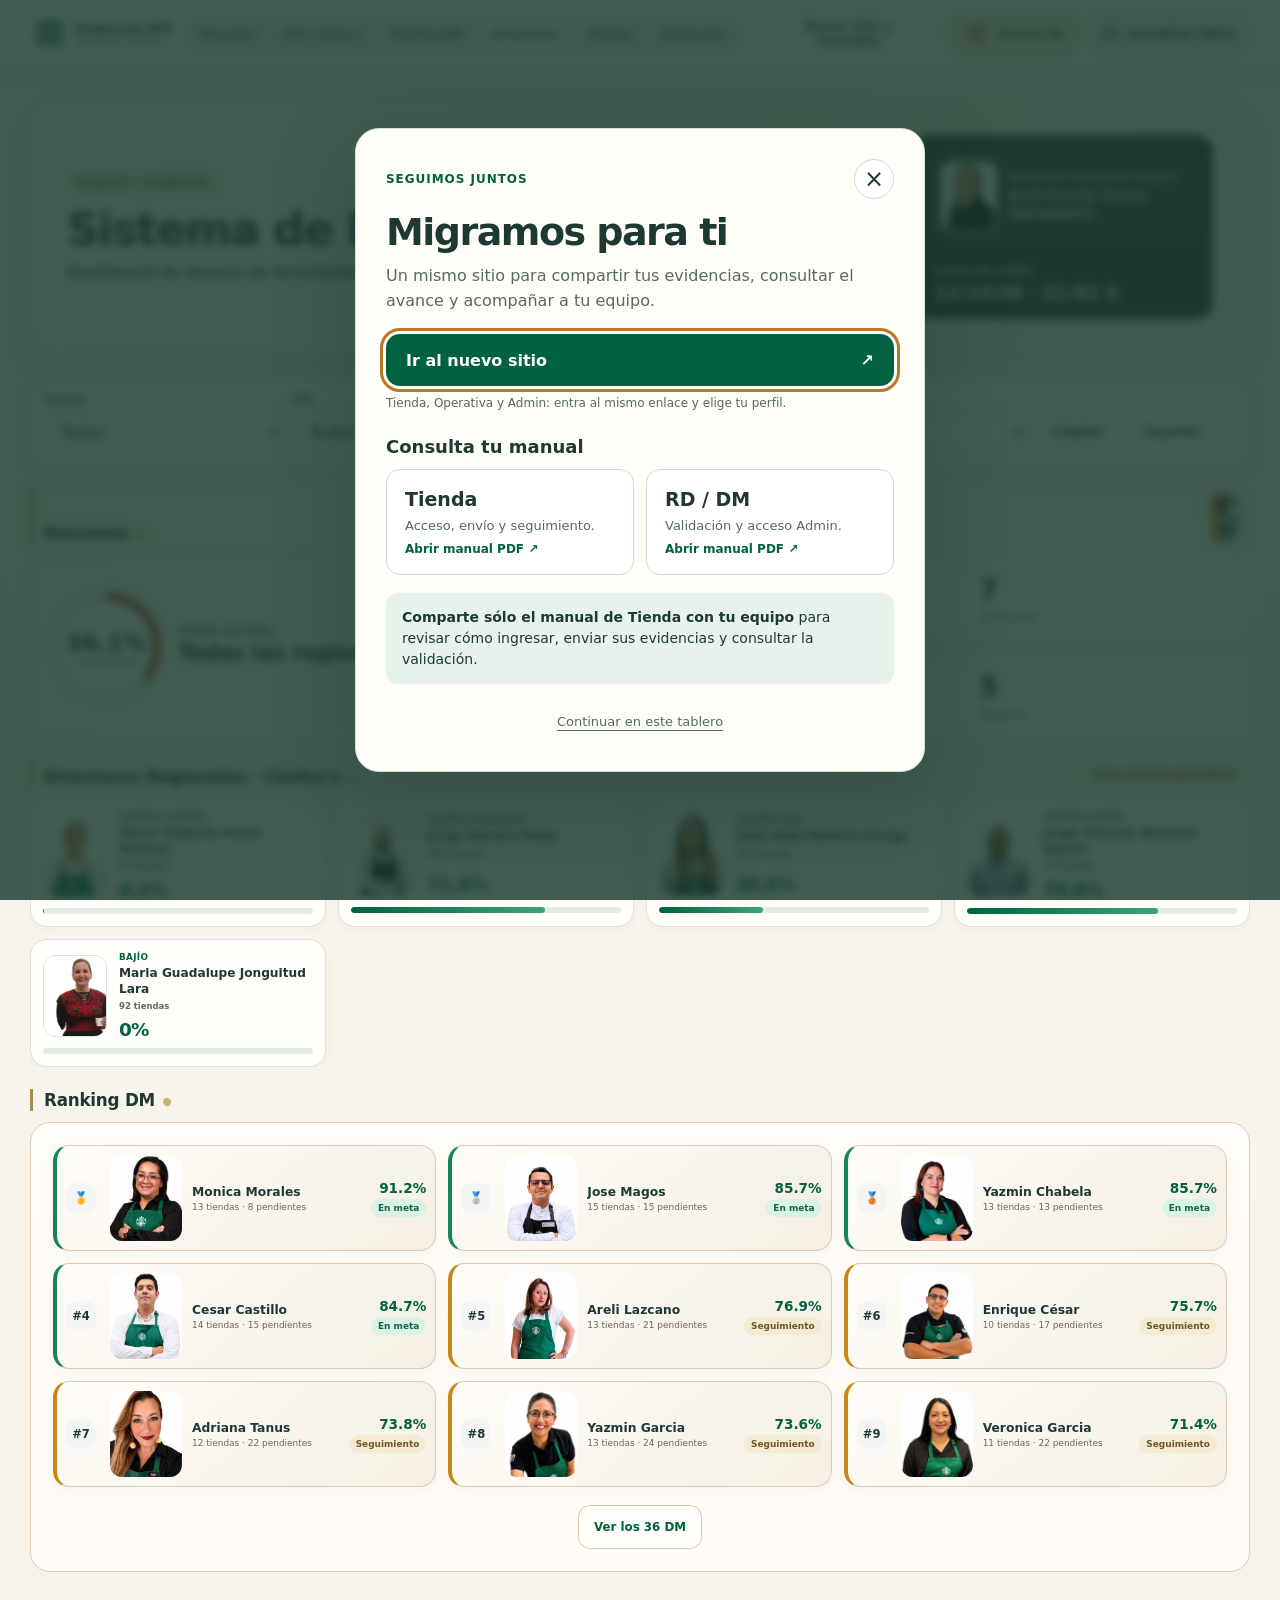
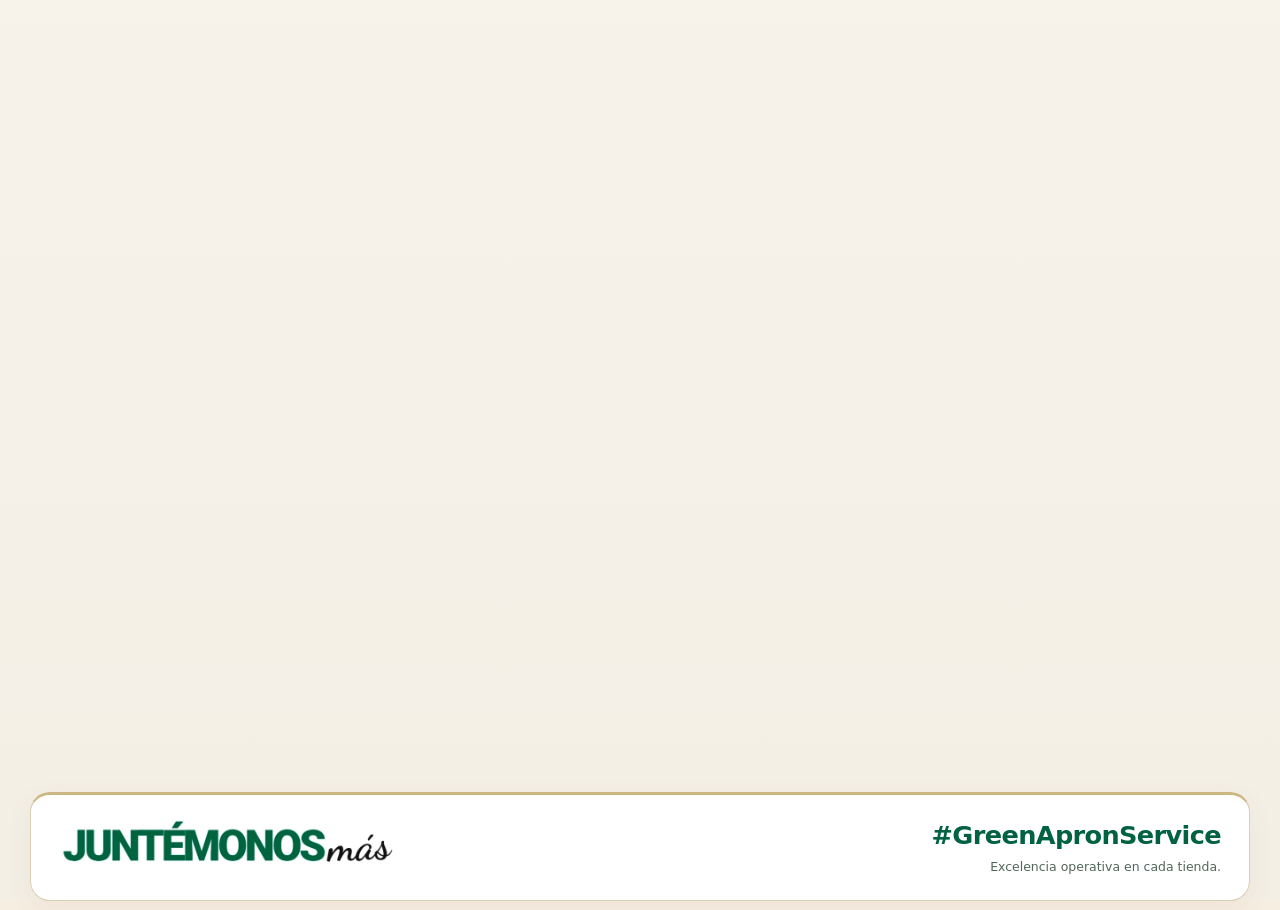
==== commit 8f91dc63: "Add files via upload" ====
--- a/index.html
+++ b/index.html
@@ -1,2 +1,362 @@
 <!doctype html>
-<html lang="es"><head><meta charset="utf-8"><meta name="viewport" content="width=device-width,initial-scale=1"><meta http-equiv="refresh" content="0; url=https://sistema-evidencias-d5c6h0eqcpgefbex.mexicocentral-01.azurewebsites.net/"><link rel="canonical" href="https://sistema-evidencias-d5c6h0eqcpgefbex.mexicocentral-01.azurewebsites.net/"><title>Sistema de Evidencias OPS · Azure</title><link rel="stylesheet" href="styles.css"></head><body><main><h1>Sistema de Evidencias OPS</h1><p>Tu registro y seguimiento continúan en Azure.</p><p><a href="https://sistema-evidencias-d5c6h0eqcpgefbex.mexicocentral-01.azurewebsites.net/" rel="noopener noreferrer">Abrir Sistema de Evidencias OPS en Azure</a></p></main></body></html>
+<html lang="es-MX">
+<head>
+  <meta charset="utf-8">
+  <meta name="viewport" content="width=device-width, initial-scale=1, viewport-fit=cover">
+  <meta http-equiv="Cache-Control" content="no-cache, no-store, must-revalidate">
+  <meta http-equiv="Pragma" content="no-cache">
+  <meta http-equiv="Expires" content="0">
+  <meta name="theme-color" content="#d9471c">
+  <meta name="description" content="Sistema de Evidencias OPS para seguimiento de actividades, tiendas abiertas y organigrama regional.">
+  <title>Sistema de Evidencia OPS</title>
+  <link rel="manifest" href="./manifest.webmanifest">
+  <link rel="icon" href="./assets/icons/icon-64.png" type="image/png">
+  <link rel="stylesheet" href="./styles.css">
+</head>
+<body>
+  <a class="skip-link" href="#main">Ir al contenido</a>
+  <div id="offline-banner" class="notice" hidden>Sin conexión · mostramos la última información disponible.</div>
+  <div id="error-banner" class="notice error" role="alert" hidden></div>
+
+  <header class="app-header">
+    <a class="header-brand" href="#main" aria-label="Sistema de Evidencias OPS · Inicio">
+      <img src="./assets/icons/icon-64.webp" alt="" width="36" height="36">
+      <span><strong>Evidencias OPS</strong><small>Seguimiento operativo</small></span>
+    </a>
+    <nav class="main-nav" aria-label="Navegación principal">
+      <a href="#resumen" aria-current="page">Resumen</a>
+      <a href="#organigrama">RD's Centro's</a>
+      <a href="#ranking">Ranking DM</a>
+      <a id="activities-nav" href="#actividades">Actividades</a>
+      <a id="quantity-nav" href="#inventario-jarras" hidden>Jarras</a>
+      <a id="survey-nav" href="#detalle-actividad" hidden>Detalle</a>
+      <a href="#tiendas">Tiendas</a>
+      <a href="#evidencias">Evidencias</a>
+    </nav>
+    <div class="header-actions">
+      <button class="button quiet" id="ops-migration-open" type="button" aria-haspopup="dialog" aria-controls="ops-migration-dialog">Nuevo sitio y manuales</button>
+      <button class="button quiet about-trigger" type="button" data-open-about aria-haspopup="dialog" aria-controls="about-dialog" aria-label="Acerca de · Guía para Gerentes de Tienda"><span class="about-symbol" aria-hidden="true"><svg viewBox="0 0 24 24"><circle cx="12" cy="12" r="9"/><path d="M12 11v6M12 7h.01"/></svg></span>Acerca de</button>
+      <button id="install-button" class="button quiet" type="button" hidden>Instalar</button>
+      <button id="refresh-button" class="refresh-button" type="button" aria-label="Actualizar datos del tablero" title="Consultar la información publicada más reciente" aria-busy="false">
+        <svg viewBox="0 0 24 24" aria-hidden="true"><path d="M20 6v5h-5M4 18v-5h5M18 9a7 7 0 0 0-12-2L4 11M6 15a7 7 0 0 0 12 2l2-4"/></svg><span id="refresh-label">Actualizar datos</span>
+      </button>
+    </div>
+  </header>
+
+  <span id="refresh-status" class="sr-only" role="status" aria-live="polite"></span>
+
+  <main id="main" tabindex="-1" aria-busy="true">
+    <section class="hero">
+      <div class="hero-copy">
+        <span class="campaign-mark">Peanuts × Starbucks</span>
+        <h1>Sistema de Evidencia OPS</h1>
+        <p>Dashboard de Avance de Actividades · Región | Centro's</p>
+      </div>
+      <div class="hero-status">
+        <article class="hero-director" aria-label="Director Starbucks México">
+          <img id="director-photo" src="./assets/director/raul-sierra-hero.webp" alt="Raúl Sinohe Sierra Santamaria, Director Starbucks México" width="64" height="80" fetchpriority="high" decoding="async">
+          <span><small id="director-role">Director Starbucks México</small><strong id="director-name">Raúl Sinohe Sierra Santamaria</strong></span>
+        </article>
+        <div class="cut-chip"><span>Fecha de corte</span><strong id="last-updated">—</strong></div>
+      </div>
+    </section>
+
+    <section class="filters" aria-label="Filtros del dashboard">
+      <label><span>Región</span><select id="filter-region"><option value="">Todos</option></select></label>
+      <label><span>DM</span><select id="filter-dm"><option value="">Todos</option></select></label>
+      <label><span>Tienda</span><select id="filter-store"><option value="">Todos</option></select></label>
+      <label><span>Actividad</span><select id="filter-activity"><option value="">Todos</option></select></label>
+      <label id="quantity-filter-label" hidden><span>Cantidad</span><select id="filter-quantity"><option value="">Todas</option></select></label>
+      <button id="clear-filters" class="button quiet" type="button">Limpiar</button>
+      <details id="export-menu" class="export-menu"><summary>Exportar</summary><div class="export-actions" aria-label="Exportar reporte">
+        <button id="export-image" class="button primary" type="button"><svg viewBox="0 0 24 24" aria-hidden="true"><rect x="3" y="4" width="18" height="16" rx="2"/><circle cx="8.5" cy="9" r="1.5"/><path d="m4 17 5-5 4 4 2-2 5 5"/></svg>Exportar imagen</button>
+        <button id="export-pdf" class="button quiet" type="button"><svg viewBox="0 0 24 24" aria-hidden="true"><path d="M7 3h7l4 4v14H7zM14 3v5h5M9 15h6M9 18h4"/></svg>Exportar PDF</button>
+        <button id="export-excel" class="button quiet" type="button"><svg viewBox="0 0 24 24" aria-hidden="true"><path d="M5 3h10l4 4v14H5zM15 3v5h4M8 12l5 6M13 12l-5 6"/></svg>Exportar Excel</button>
+      </div></details>
+    </section>
+
+    <nav id="filter-toolbar" class="filter-toolbar" aria-label="Filtros aplicados" aria-live="polite" hidden>
+      <div><span class="filter-toolbar-label">Vista filtrada</span><div id="selected-filter-list" class="selected-filter-list"></div></div>
+      <a class="filter-results-link" href="#tiendas">Ver tiendas</a>
+      <button id="scope-reset" class="filter-reset" type="button">Restablecer</button>
+    </nav>
+
+    <section id="resumen" class="dashboard-section" aria-labelledby="summary-heading">
+      <header class="section-title"><div><h2 id="summary-heading">Resumen</h2></div><img class="section-character character-lucy" src="./assets/campaign/lucy-fall.webp" alt="" width="112" height="150" aria-hidden="true" loading="lazy" decoding="async"></header>
+      <div class="summary" aria-live="polite">
+        <article class="main-score">
+          <div class="score-ring" id="score-ring"><strong id="score-value">—</strong><span>cumplimiento</span></div>
+          <div><p class="eyebrow">Vista actual</p><h3 id="score-title">Todas las regiones</h3><p id="score-message" hidden></p></div>
+        </article>
+        <div id="kpi-grid" class="kpi-grid"></div>
+      </div>
+    </section>
+
+    <section id="organigrama" class="dashboard-section" aria-labelledby="organization-heading">
+      <header class="section-title"><div><h2 id="organization-heading">Directores Regionales · Centro's</h2></div><span class="tag organization-hint">Toca una foto para filtrar</span></header>
+      <div id="organization-grid" class="organization-grid" aria-live="polite"></div>
+    </section>
+
+    <section id="ranking" class="dashboard-section" aria-labelledby="ranking-heading">
+      <header class="section-title"><div><h2 id="ranking-heading">Ranking DM</h2></div></header>
+      <div class="section-block"><div id="dm-team" class="dm-team"></div><button id="dm-toggle" class="button quiet dm-toggle" type="button" aria-expanded="false" aria-controls="dm-team" hidden>Ver todos los DM</button></div>
+    </section>
+
+    <section id="actividades" class="dashboard-section" aria-labelledby="activities-heading">
+      <header class="section-title"><div><h2 id="activities-heading">Actividades</h2><p>Foco por fecha compromiso y avance pendiente.</p></div><img class="section-character character-snoopy" src="./assets/campaign/snoopy-fall.webp" alt="" width="164" height="124" aria-hidden="true" loading="lazy" decoding="async"></header>
+      <article class="panel activities-panel">
+        <div class="table-shell activity-table-shell"><table class="activity-focus-table">
+          <thead><tr><th>Foco</th><th>Actividad</th><th>Fecha compromiso</th><th>Realizadas</th><th>Avance</th><th>Estado</th></tr></thead>
+          <tbody id="activity-progress"></tbody>
+        </table></div>
+      </article>
+    </section>
+
+    <section id="inventario-jarras" class="dashboard-section quantity-section" aria-labelledby="quantity-heading" hidden>
+      <header class="section-title"><div><p class="eyebrow">Actividad seleccionada</p><h2 id="quantity-heading">Jarras en buen estado</h2></div><span id="quantity-response-chip" class="tag">—</span></header>
+      <div class="quantity-layout">
+        <article class="panel quantity-responders">
+          <header class="quantity-panel-head"><div><span class="quantity-step">1</span><div><h3>Respuesta por tienda</h3></div></div><strong id="quantity-response-rate">0%</strong></header>
+          <div class="quantity-progress" aria-hidden="true"><i id="quantity-response-bar"></i></div>
+          <div class="table-shell quantity-table-shell"><table>
+            <thead><tr><th>Tienda</th><th>DM</th><th>Blender</th><th>Cold Foam</th><th>Evidencia</th></tr></thead>
+            <tbody id="quantity-response-table"></tbody>
+          </table></div>
+        </article>
+        <article class="panel quantity-consolidation">
+          <header class="quantity-panel-head"><div><span class="quantity-step">2</span><div><h3 id="quantity-consolidation-title">Consolidado de respuestas</h3><p id="quantity-scope">Vista actual</p></div></div></header>
+          <div id="quantity-mode" class="quantity-mode" role="group" aria-label="Lectura del consolidado FHW" hidden>
+            <button type="button" data-fhw-mode="total" aria-pressed="true">Total</button>
+            <button type="button" data-fhw-mode="average" aria-pressed="false">Promedio</button>
+          </div>
+          <p id="quantity-reading" class="quantity-reading" hidden></p>
+          <div id="quantity-totals" class="quantity-totals" aria-live="polite" aria-atomic="true"></div>
+          <div id="quantity-bars" class="quantity-bars" aria-label="Comparativo de piezas"></div>
+          <div id="quantity-breakdowns" class="quantity-breakdowns"></div>
+        </article>
+      </div>
+    </section>
+
+    <section id="detalle-actividad" class="dashboard-section survey-section" aria-labelledby="survey-heading" hidden>
+      <header class="section-title"><div><p class="eyebrow">Actividad seleccionada</p><h2 id="survey-heading">Impacto operativo</h2></div><span id="survey-response-chip" class="tag">—</span></header>
+      <div class="survey-layout">
+        <article class="panel survey-general">
+          <header class="survey-panel-head"><div><span class="survey-step">1</span><div><h3>Respuesta general</h3><p id="survey-primary-label">Sólo respuestas con valor.</p></div></div><strong id="survey-response-rate">0%</strong></header>
+          <div class="quantity-progress" aria-hidden="true"><i id="survey-response-bar"></i></div>
+          <div id="survey-answer-bars" class="survey-bars" aria-label="Respuestas generales"></div>
+          <div class="table-shell survey-table-shell"><table>
+            <thead><tr><th>Tienda</th><th>DM</th><th>Respuesta</th></tr></thead>
+            <tbody id="survey-response-table"></tbody>
+          </table></div>
+        </article>
+        <article id="survey-impact-panel" class="panel survey-impact" hidden>
+          <header class="survey-panel-head"><div><span class="survey-step">2</span><div><h3 id="survey-detail-title">Tiendas que modificaron horario</h3><p id="survey-scope">Vista actual</p></div></div><strong id="survey-impact-count">0</strong></header>
+          <div id="survey-breakdowns" class="survey-breakdowns" aria-label="Desglose de horarios"></div>
+          <div class="table-shell survey-table-shell"><table>
+            <thead id="survey-impact-head"></thead>
+            <tbody id="survey-impact-table"></tbody>
+          </table></div>
+        </article>
+      </div>
+    </section>
+
+    <section id="tiendas" class="dashboard-section" aria-labelledby="stores-heading">
+      <header class="section-title"><div><h2 id="stores-heading">Tiendas</h2></div></header>
+      <details id="store-details" class="evidence-disclosure">
+        <summary><span>Consultar avance general por tienda</span><small id="store-count">—</small></summary>
+        <div class="evidence-content"><div class="table-shell"><table><thead><tr><th>Ranking</th><th>CeCo</th><th>Tienda</th><th>Realizadas</th><th>Avance</th><th>Estado</th></tr></thead><tbody id="store-table"></tbody></table></div></div>
+      </details>
+    </section>
+
+    <section id="evidencias" class="dashboard-section evidence-section" aria-labelledby="evidence-heading">
+      <header class="section-title"><div><h2 id="evidence-heading">Evidencias</h2><p>Consulta de soporte; permanece oculta hasta que la necesites.</p></div></header>
+      <details id="evidence-details" class="evidence-disclosure">
+        <summary><span>Consultar evidencias</span><small id="evidence-count">—</small></summary>
+        <div class="evidence-content">
+          <div class="evidence-filters" aria-label="Filtros de evidencias">
+            <label><span>Región</span><select id="evidence-filter-region"><option value="">Todos</option></select></label>
+            <label><span>DM</span><select id="evidence-filter-dm"><option value="">Todos</option></select></label>
+            <label><span>Actividad</span><select id="evidence-filter-activity"><option value="">Todos</option></select></label>
+            <label><span>Tienda</span><select id="evidence-filter-store"><option value="">Todos</option></select></label>
+          </div>
+          <button id="evidence-toggle" class="button compact" type="button" hidden>Ver todas</button>
+          <div class="evidence-head" aria-hidden="true"><span>Actividad</span><span>Tienda</span><span>Link del archivo</span></div>
+          <div id="evidence-grid" class="evidence-grid"></div>
+        </div>
+      </details>
+    </section>
+  </main>
+
+  <section id="export-modal" class="export-modal" role="dialog" aria-modal="true" aria-labelledby="export-modal-title" hidden>
+    <article class="export-card">
+      <button id="export-modal-close" class="export-close" type="button" aria-label="Cerrar exportación" hidden>Cerrar <span aria-hidden="true">×</span></button>
+      <img id="export-modal-image" src="./assets/ui/Damos_Seguimiento.webp" alt="Le damos seguimiento, estamos trabajando para ti" width="768" height="512" loading="lazy" decoding="async">
+      <div class="export-card-copy">
+        <p id="export-modal-kicker" class="eyebrow">Preparando exportación</p>
+        <h2 id="export-modal-title">Confirma tu exportación</h2>
+        <p id="export-modal-message">Revisa el alcance antes de descargar.</p>
+        <div id="export-modal-summary" class="export-filter-summary" aria-live="polite"></div>
+        <div class="export-progress" id="export-progress" aria-hidden="true" hidden><span></span></div>
+        <div class="export-modal-actions">
+          <button id="export-modal-cancel" class="button quiet" type="button">Cancelar</button>
+          <button id="export-modal-accept" class="button primary" type="button">Aceptar y descargar</button>
+        </div>
+      </div>
+    </article>
+  </section>
+
+  <dialog id="about-dialog" class="about-dialog" aria-labelledby="about-title" aria-describedby="about-intro">
+    <div class="about-top">
+      <button id="about-close" class="about-close" type="button" aria-label="Cerrar guía de captura" autofocus>×</button>
+      <span class="about-kicker">Acerca de · Excelencia Operativa</span>
+      <h2 id="about-title">Conoce Evidencias OPS</h2>
+      <p id="about-intro">Una captura correcta en Forms es el primer paso para dar seguimiento confiable a tu tienda.</p>
+    </div>
+    <div class="about-body">
+      <p class="about-purpose"><strong>Primero tu tienda, después el tablero.</strong> Registra con cuidado, confirma tu envío y revisa el avance publicado.</p>
+      <div class="capture-guide">
+        <details class="ceco-rule" open>
+          <summary><span class="guide-number" aria-hidden="true">1</span><strong>Primero, completa Forms correctamente</strong></summary>
+          <div class="guide-detail">
+            <p class="guide-key"><strong>CeCo: exactamente 5 dígitos</strong></p>
+            <div class="ceco-example" role="img" aria-label="Ejemplo de CeCo: 38117"><span aria-hidden="true">3</span><span aria-hidden="true">8</span><span aria-hidden="true">1</span><span aria-hidden="true">1</span><span aria-hidden="true">7</span></div>
+            <small class="ceco-example-label">Ejemplo · usa el CeCo de tu tienda</small>
+            <p>Usa el CeCo real de tu tienda, sin letras ni dígitos adicionales. Selecciona la actividad que estás registrando y confirma que corresponde a tu tienda.</p>
+          </div>
+        </details>
+        <details>
+          <summary><span class="guide-number" aria-hidden="true">2</span><strong>Valida antes de enviar</strong></summary>
+          <div class="guide-detail"><ul class="about-checklist"><li>Lee las imágenes y descripciones de la actividad vigente.</li><li>Registra las cantidades en el rango solicitado; escribe 0 sólo cuando corresponda.</li><li>Adjunta todas las evidencias solicitadas, claras y de tu tienda.</li></ul><p>Una actividad por envío. Revisa las respuestas y espera la confirmación de Forms.</p></div>
+        </details>
+        <details>
+          <summary><span class="guide-number" aria-hidden="true">3</span><strong>Comprueba tu avance</strong></summary>
+          <div class="guide-detail"><p>Después de la siguiente carga, filtra tu tienda y actividad. Confirma la fecha de corte y revisa el avance y las evidencias publicadas.</p><p>Si tu envío aún no aparece, revisa su llenado y el resumen de carga de esta guía.</p></div>
+        </details>
+      </div>
+      <aside class="correction-note"><strong>¿Corregir o actualizar?</strong><p>Realiza nuevamente la encuesta con el CeCo correcto y la misma actividad. Tu nuevo envío se evalúa en la siguiente carga; debe pasar las validaciones para contar en el avance.</p></aside>
+      <div class="about-actions">
+        <a class="about-forms" href="https://forms.cloud.microsoft/e/5aXteVaGKm" target="_blank" rel="noopener noreferrer">Realizar Forms <span aria-hidden="true">↗</span></a>
+        <a id="about-evidence-link" class="about-review" href="#evidencias">Ver evidencias</a>
+      </div>
+      <p class="forms-context">Puedes usar cualquier correo corporativo. Forms es externo; el tablero utiliza sus respuestas.</p>
+      <section id="about-load-panel" class="about-load-panel" aria-labelledby="about-load-heading" data-state="loading">
+        <header class="about-panel-heading"><div><span class="about-section-label">Seguimiento confiable</span><h3 id="about-load-heading">Resumen de la carga</h3></div><span id="connection-status" class="connection" role="status" aria-live="polite" data-state="loading"><i aria-hidden="true"></i>Consultando…</span></header>
+        <p id="about-load-summary" class="about-load-summary" role="status" aria-live="polite">Estamos consultando la información publicada.</p>
+        <p class="about-load-cut">Fecha de corte de la carga disponible: <strong id="about-load-date">Sin datos</strong></p>
+        <details id="about-load-details" class="about-load-details" hidden><summary>Ver qué revisar y cómo corregirlo</summary><ul id="about-load-findings" class="about-load-findings"></ul></details>
+      </section>
+      <section class="about-refresh-panel" aria-labelledby="about-refresh-heading">
+        <div><span class="about-section-label">Después de capturar</span><h3 id="about-refresh-heading">Actualizar datos</h3><p>Consulta la última versión publicada del tablero. No envía Forms ni incorpora nuevas respuestas por sí solo.</p><small>Si acabas de responder, espera la siguiente carga y confirma la fecha de corte.</small></div>
+        <button id="about-refresh-button" class="about-refresh-button" type="button"><svg viewBox="0 0 24 24" aria-hidden="true"><path d="M20 6v5h-5M4 18v-5h5M18 9a7 7 0 0 0-12-2L4 11M6 15a7 7 0 0 0 12 2l2-4"/></svg><span id="about-refresh-label">Actualizar datos</span></button>
+      </section>
+      <a class="about-document" href="./assets/about/Sistema_de_Evidencias_OPS.pdf" download="Sistema de Evidencias OPS.pdf" data-project-document><span class="document-icon" aria-hidden="true"><svg viewBox="0 0 24 24"><path d="M14 3H5v18h14V8l-5-5ZM14 3v5h5M12 11v6m-3-3 3 3 3-3"/></svg></span><span><strong>Descargar guía del proyecto</strong><small>Sistema de Evidencias OPS · PDF</small></span><span aria-hidden="true">↓</span></a>
+      <section class="about-team" aria-label="Equipo del proyecto">
+        <span class="about-section-label">Excelencia Operativa · Tienda a tienda</span>
+        <p class="about-team-message">Con cariño, para acompañar tu operación.</p>
+        <div class="about-people">
+          <article class="about-person"><img src="./assets/about/enrique-cesar.jpeg" alt="Enrique Cesar" width="1079" height="1397" loading="lazy" decoding="async"><div><strong>Enrique Cesar</strong><small>Diseño del proyecto</small></div></article>
+          <article class="about-person"><img src="./assets/about/jorge-alcantar.png" alt="Jorge Alcantar" width="1154" height="1363" loading="lazy" decoding="async"><div><strong>Jorge Alcantar</strong><small>Diseño del proyecto</small></div></article>
+        </div>
+      </section>
+    </div>
+  </dialog>
+
+  <footer class="campaign-footer executive-footer">
+    <div class="footer-content">
+      <div class="footer-brand"><img class="footer-wordmark" src="./assets/ui/juntemonos-mas.jpeg" alt="Juntémonos más" width="1536" height="259" loading="lazy" decoding="async"></div>
+      <div class="footer-service"><strong>#GreenApronService</strong><p>Excelencia operativa en cada tienda.</p></div>
+      <nav class="footer-links" aria-label="Guía y contacto" hidden>
+        <button class="about-trigger" type="button" data-open-about aria-haspopup="dialog" aria-controls="about-dialog" aria-label="Acerca de · Guía para Gerentes de Tienda"><span class="about-symbol" aria-hidden="true"><svg viewBox="0 0 24 24"><circle cx="12" cy="12" r="9"/><path d="M12 11v6M12 7h.01"/></svg></span>Acerca de</button>
+        <a class="feedback-link" href="https://wa.me/message/ENKDSAHYHIGAN1" target="_blank" rel="noopener noreferrer" aria-label="Comentarios y sugerencias por WhatsApp">Sugerencias ↗</a>
+      </nav>
+    </div>
+  </footer>
+
+  <button id="back-to-top" class="back-to-top" type="button" aria-label="Volver al inicio" hidden>↑ Arriba</button>
+
+  <!-- Aviso de migración independiente del tablero y de sus fuentes de datos. -->
+  <style>
+    #ops-migration-dialog { box-sizing: border-box; width: min(570px, calc(100% - 28px)); max-height: calc(100dvh - 32px); margin: auto; padding: 0; border: 1px solid #d3e3d9; border-radius: 24px; background: #fffdf8; color: #1d3932; box-shadow: 0 24px 80px #142e3440; overflow: auto; font-family: inherit; }
+    #ops-migration-dialog::backdrop { background: #19392ed1; backdrop-filter: blur(4px); }
+    #ops-migration-dialog .ops-migration-content { padding: 30px; }
+    #ops-migration-dialog .ops-migration-top { display: flex; align-items: center; justify-content: space-between; gap: 12px; }
+    #ops-migration-dialog .ops-migration-eyebrow { margin: 0; color: #006241; font-size: 12px; font-weight: 800; letter-spacing: .08em; }
+    #ops-migration-dialog .ops-migration-close { display: grid; place-items: center; flex: 0 0 40px; width: 40px; height: 40px; padding: 0; border: 1px solid #c9dcd2; border-radius: 50%; color: #1d3932; background: white; font-size: 24px; cursor: pointer; }
+    #ops-migration-dialog h2 { margin: 12px 0 10px; font-size: clamp(28px, 6vw, 38px); line-height: 1.15; letter-spacing: -.04em; color: #1d3932; }
+    #ops-migration-dialog .ops-migration-intro { margin: 0 0 20px; color: #526b63; font-size: 16px; line-height: 1.55; }
+    #ops-migration-dialog .ops-migration-site { display: flex; align-items: center; justify-content: space-between; gap: 12px; padding: 16px 20px; border-radius: 14px; background: #006241; color: white; text-decoration: none; font-size: 16px; font-weight: 800; min-height: 52px; box-sizing: border-box; }
+    #ops-migration-dialog .ops-migration-caption { margin: 8px 0 24px; color: #526b63; font-size: 12px; line-height: 1.5; }
+    #ops-migration-dialog h3 { margin: 0 0 12px; font-size: 18px; color: #1d3932; }
+    #ops-migration-dialog .ops-migration-manuals { display: grid; grid-template-columns: 1fr 1fr; gap: 12px; }
+    #ops-migration-dialog .ops-migration-manual { display: grid; gap: 7px; padding: 18px; border: 1px solid #c9dcd2; border-radius: 14px; text-decoration: none; background: white; color: #1d3932; min-width: 0; }
+    #ops-migration-dialog .ops-migration-manual strong { font-size: 19px; }
+    #ops-migration-dialog .ops-migration-manual span { color: #526b63; font-size: 13px; line-height: 1.4; }
+    #ops-migration-dialog .ops-migration-manual small { color: #006241; font-size: 12px; font-weight: 800; }
+    #ops-migration-dialog .ops-migration-share { margin: 18px 0; padding: 14px 16px; border-radius: 12px; background: #e7f2ec; font-size: 14px; line-height: 1.5; }
+    #ops-migration-dialog .ops-migration-stay { display: block; margin: 0 auto; padding: 12px 18px; border: 0; border-radius: 9px; background: transparent; color: #526b63; font: inherit; font-size: 13px; cursor: pointer; text-decoration: underline; text-underline-offset: 4px; }
+    #ops-migration-dialog a:focus-visible, #ops-migration-dialog button:focus-visible { outline: 3px solid #b67826; outline-offset: 3px; }
+    #ops-migration-dialog a:hover { filter: brightness(.97); }
+    @media (max-width: 380px) { #ops-migration-dialog .ops-migration-content { padding: 20px; } #ops-migration-dialog .ops-migration-manual { padding: 13px; } }
+    @media print { #ops-migration-dialog, #ops-migration-open { display: none !important; } }
+  </style>
+  <dialog id="ops-migration-dialog" aria-labelledby="ops-migration-title" aria-describedby="ops-migration-description">
+    <div class="ops-migration-content">
+      <div class="ops-migration-top">
+        <p class="ops-migration-eyebrow">SEGUIMOS JUNTOS</p>
+        <button class="ops-migration-close" type="button" data-ops-migration-close aria-label="Cerrar aviso de migración">×</button>
+      </div>
+      <h2 id="ops-migration-title">Migramos para ti</h2>
+      <p class="ops-migration-intro" id="ops-migration-description">Un mismo sitio para compartir tus evidencias, consultar el avance y acompañar a tu equipo.</p>
+      <a class="ops-migration-site" href="https://sistema-evidencias-d5c6h0eqcpgefbex.mexicocentral-01.azurewebsites.net/" target="_blank" rel="noopener noreferrer" autofocus>Ir al nuevo sitio <span aria-hidden="true">↗</span></a>
+      <p class="ops-migration-caption">Tienda, Operativa y Admin: entra al mismo enlace y elige tu perfil.</p>
+      <h3>Consulta tu manual</h3>
+      <div class="ops-migration-manuals">
+        <a class="ops-migration-manual" href="./assets/about/Sis_Evidencia_Tienda.pdf" target="_blank" rel="noopener noreferrer" data-project-document>
+          <strong>Tienda</strong><span>Acceso, envío y seguimiento.</span><small>Abrir manual PDF ↗</small>
+        </a>
+        <a class="ops-migration-manual" href="./assets/about/Sis_Evidencia_DM_RD_Admin.pdf" target="_blank" rel="noopener noreferrer" data-project-document>
+          <strong>RD / DM</strong><span>Validación y acceso Admin.</span><small>Abrir manual PDF ↗</small>
+        </a>
+      </div>
+      <p class="ops-migration-share"><strong>Comparte sólo el manual de Tienda con tu equipo</strong> para revisar cómo ingresar, enviar sus evidencias y consultar la validación.</p>
+      <button class="ops-migration-stay" type="button" data-ops-migration-close>Continuar en este tablero</button>
+    </div>
+  </dialog>
+  <script>
+    (() => {
+      'use strict';
+      const dialog = document.getElementById('ops-migration-dialog');
+      const trigger = document.getElementById('ops-migration-open');
+      if (!dialog || !trigger || typeof dialog.showModal !== 'function') return;
+      let previousFocus;
+      const open = () => {
+        if (dialog.open) return;
+        previousFocus = document.activeElement;
+        dialog.showModal();
+        dialog.scrollTop = 0;
+      };
+      const close = () => { if (dialog.open) dialog.close(); };
+      trigger.addEventListener('click', open);
+      dialog.querySelectorAll('[data-ops-migration-close]').forEach(button => button.addEventListener('click', close));
+      dialog.addEventListener('close', () => {
+        const target = previousFocus && previousFocus !== document.body && previousFocus.isConnected ? previousFocus : trigger;
+        target.focus({ preventScroll: true });
+      });
+      // No propagar Escape al tablero: sus filtros deben conservarse.
+      dialog.addEventListener('keydown', event => {
+        if (event.key === 'Escape') { event.preventDefault(); event.stopPropagation(); close(); }
+        if (event.key === 'Tab') {
+          const controls = [...dialog.querySelectorAll('a[href], button:not([disabled])')];
+          const first = controls[0], last = controls[controls.length - 1];
+          if (event.shiftKey && document.activeElement === first) { event.preventDefault(); last.focus(); }
+          else if (!event.shiftKey && document.activeElement === last) { event.preventDefault(); first.focus(); }
+        }
+      }, true);
+      if (document.readyState === 'loading') document.addEventListener('DOMContentLoaded', open, { once: true });
+      else open();
+    })();
+  </script>
+  <script src="./data-contract.js" defer></script>
+  <script src="./app.js" defer></script>
+</body>
+</html>
